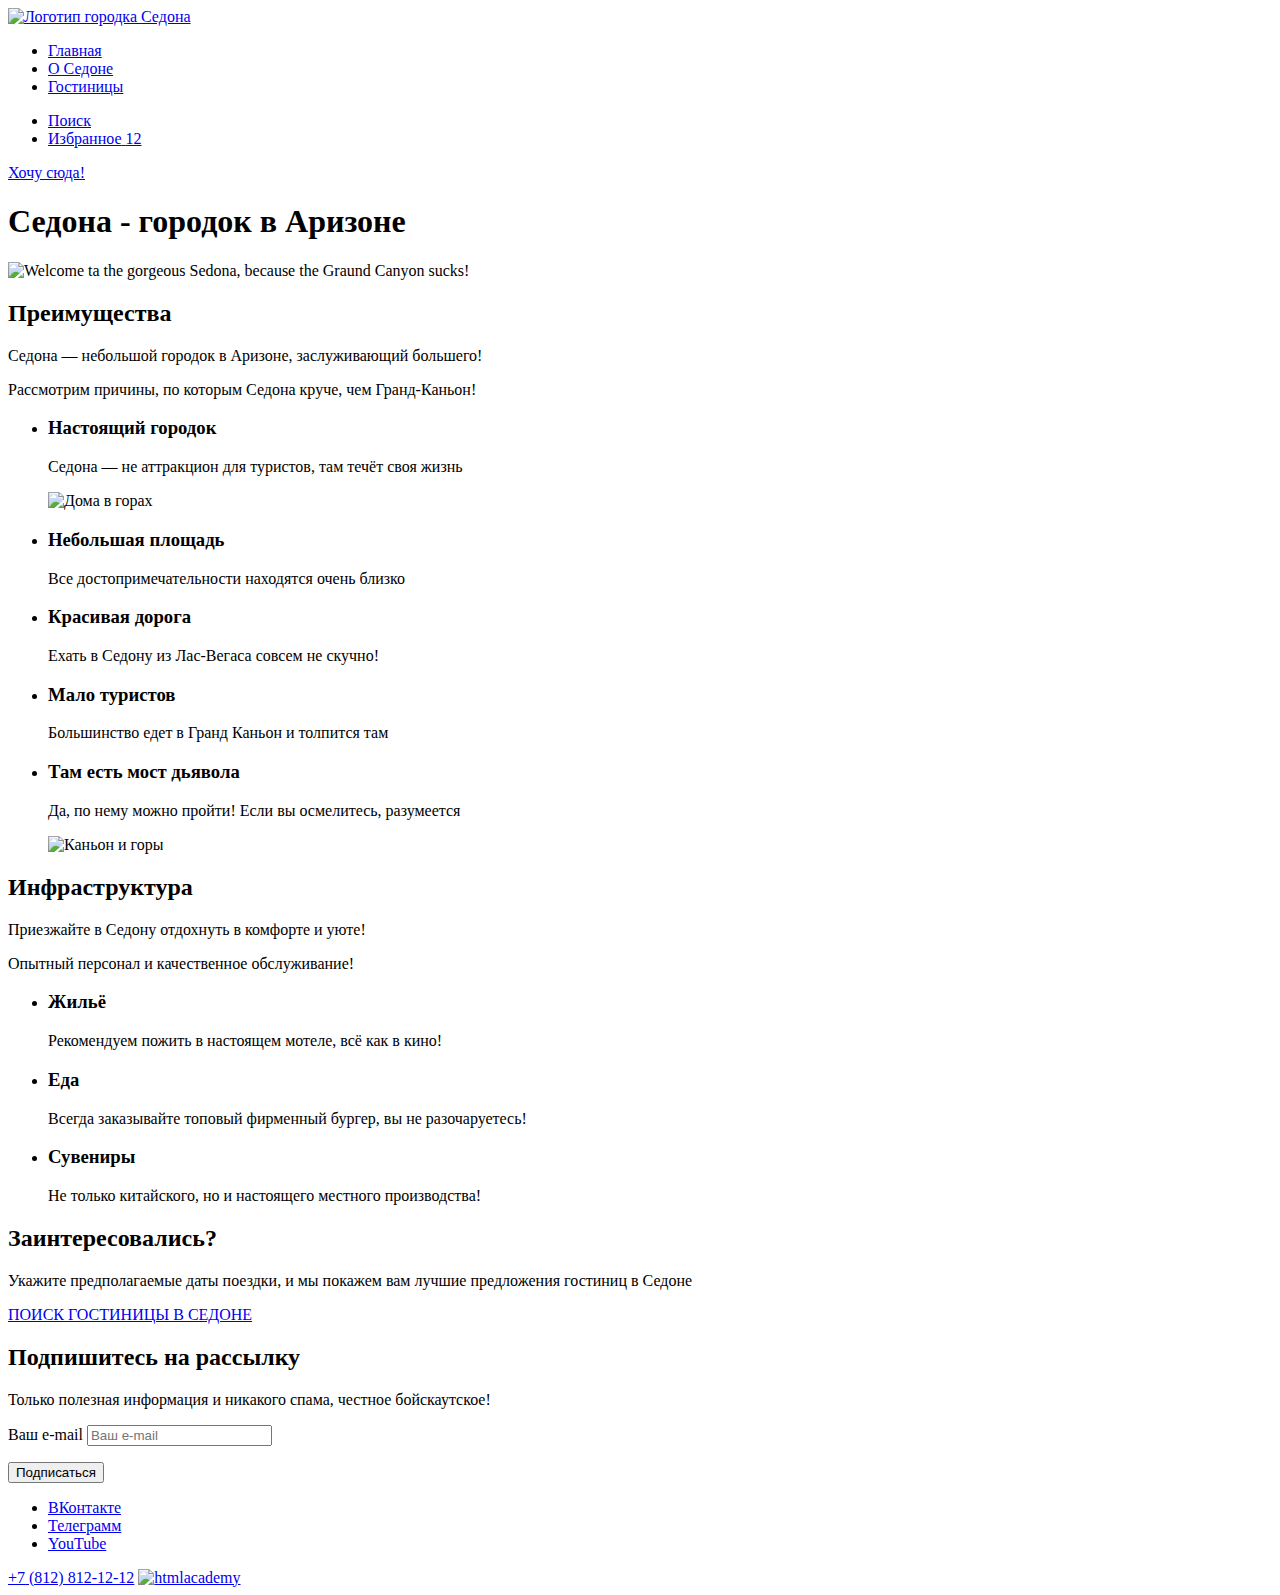
==== index.html @ f375169c "Добавляет разметку всех страниц" ====
<!DOCTYPE html>
<html lang="ru">
    <head>
        <meta charset="UTF-8" />
        <meta name="viewport" content="width=device-width, initial-scale=1.0" />
        <title>Гостиницы Седоны</title>
    </head>
    <body>
        <header class="page-header">
            <nav class="navigation">
                <a class="navigation-logo" href="#">
                    <img
                        class="page-header-logo"
                        src="#"
                        alt="Логотип городка Седона"
                    />
                </a>
                <ul class="navigation-list">
                    <li class="navigation-item">
                        <a
                            class="navigation-link navigation-link-current"
                            href="#"
                            >Главная</a
                        >
                    </li>
                    <li class="navigation-item">
                        <a class="navigation-link" href="#">О Седоне</a>
                    </li>
                    <li class="navigation-item">
                        <a class="navigation-link" href="catalog.html"
                            >Гостиницы</a
                        >
                    </li>
                </ul>

                <ul class="navigation-user">
                    <li class="navigation-user-item">
                        <a class="navigation-user-link" href="#">
                            <span class="visually-hidden">Поиск</span>
                        </a>
                    </li>
                    <li class="navigation-user-item">
                        <a
                            class="navigation-user-link navigation-user-link-favorite"
                            href="#"
                        >
                            <span class="visually-hidden">Избранное</span>
                            <span class="favorite-icon">12</span>
                        </a>
                    </li>
                </ul>
            </nav>
            <a class="header-button" href="#">Хочу сюда!</a>
        </header>

        <main class="main-index">
            <section class="hero">
                <h1 class="visually-hidden">Седона - городок в Аризоне</h1>
                <img
                    class="hero-img"
                    src="#"
                    alt="Welcome ta the gorgeous Sedona, because the Graund Canyon sucks!"
                />
            </section>

            <section class="advantages">
                <h2 class="visually-hidden">Преимущества</h2>
                <p class="leader">
                    Седона — небольшой городок в Аризоне, заслуживающий
                    большего!
                </p>
                <p class="advantages-list-title">
                    Рассмотрим причины, по которым Седона круче, чем
                    Гранд-Каньон!
                </p>
                <ul class="advantages-list">
                    <li class="advantages-item advantages-item-wide">
                        <h3 class="advantages-title">Настоящий городок</h3>
                        <p class="advantages-description">
                            Седона — не аттракцион для туристов, там течёт своя
                            жизнь
                        </p>
                        <img
                            class="advantages-img"
                            src="#"
                            alt="Дома в горах"
                        />
                    </li>
                    <li class="advantages-item">
                        <h3 class="advantages-title">Небольшая площадь</h3>
                        <p class="advantages-description">
                            Все достопримечательности находятся очень близко
                        </p>
                    </li>
                    <li class="advantages-item advantages-item-dark">
                        <h3 class="advantages-title">Красивая дорога</h3>
                        <p class="advantages-description">
                            Ехать в Седону из Лас-Вегаса совсем не скучно!
                        </p>
                    </li>
                    <li class="advantages-item">
                        <h3 class="advantages-title">Мало туристов</h3>
                        <p class="advantages-description">
                            Большинство едет в Гранд Каньон и толпится там
                        </p>
                    </li>
                    <li
                        class="advantages-item advantages-item-wide advantages-item-wide-reverse"
                    >
                        <h3 class="advantages-title">Там есть мост дьявола</h3>
                        <p class="advantages-description">
                            Да, по нему можно пройти! Если вы осмелитесь,
                            разумеется
                        </p>
                        <img src="#" alt="Каньон и горы" />
                    </li>
                </ul>
            </section>

            <section class="infrastructure">
                <h2 class="visually-hidden">Инфраструктура</h2>
                <p class="infrastructure-leader">
                    Приезжайте в Седону отдохнуть в комфорте и уюте!
                </p>
                <p class="infrastructure-leader-text">
                    Опытный персонал и качественное обслуживание!
                </p>
                <ul class="infrastructure-list">
                    <li class="infrastructure-item infrastructure-item-home">
                        <h3 class="infrastructure-title">Жильё</h3>
                        <p class="infrastructure-description">
                            Рекомендуем пожить в настоящем мотеле, всё как в
                            кино!
                        </p>
                    </li>
                    <li class="infrastructure-item infrastructure-item-meal">
                        <h3 class="infrastructure-title">Еда</h3>
                        <p class="infrastructure-description">
                            Всегда заказывайте топовый фирменный бургер, вы не
                            разочаруетесь!
                        </p>
                    </li>
                    <li
                        class="infrastructure-item infrastructure-item-souvenir"
                    >
                        <h3 class="infrastructure-title">Сувениры</h3>
                        <p class="infrastructure-description">
                            Не только китайского, но и настоящего местного
                            производства!
                        </p>
                    </li>
                </ul>
            </section>

            <section class="search">
                <h2 class="search-title">Заинтересовались?</h2>
                <p class="search-description">
                    Укажите предполагаемые даты поездки, и мы покажем вам лучшие
                    предложения гостиниц в Седоне
                </p>
                <a class="search-button" href="#">ПОИСК ГОСТИНИЦЫ В СЕДОНЕ</a>
            </section>

            <section class="subscribe">
                <h2 class="subscribe-title">Подпишитесь на рассылку</h2>
                <p class="subscribe-description">
                    Только полезная информация и никакого спама, честное
                    бойскаутское!
                </p>
                <form
                    class="subscribe-form"
                    action="https://htmlacademy.ru/"
                    method="get"
                >
                    <p class="subscribe-form-name">
                        <label class="visually-hidden" for="user-email"
                            >Ваш e-mail</label
                        >
                        <input
                            class="field"
                            type="text"
                            name="user-email"
                            id="user-email"
                            placeholder="Ваш e-mail"
                            required
                        />
                    </p>
                    <button class="subscribe-button" type="submit">
                        Подписаться
                    </button>
                </form>
            </section>
        </main>

        <footer class="page-footer">
            <ul class="footer-social-list">
                <li class="footer-social-item">
                    <a
                        class="footer-social-link"
                        href="https://vk.com/htmlacademy"
                    >
                        <span class="visually-hidden">ВКонтакте</span>
                    </a>
                </li>
                <li class="footer-social-item">
                    <a
                        class="footer-social-link"
                        href="https://t.me/htmlacademy"
                    >
                        <span class="visually-hidden">Телеграмм</span>
                    </a>
                </li>
                <li class="footer-social-item">
                    <a
                        class="footer-social-link"
                        href="https://www.youtube.com/user/htmlacademyru"
                    >
                        <span class="visually-hidden">YouTube</span>
                    </a>
                </li>
            </ul>
            <a class="footer-phone" href="tel:+78128121212"
                >+7 (812) 812-12-12</a
            >
            <a class="copyright" href="https://htmlacademy.ru/">
                <!-- img, svg  или другой формат картинки -->
                <img src="#" alt="htmlacademy" />
            </a>
        </footer>
    </body>
</html>
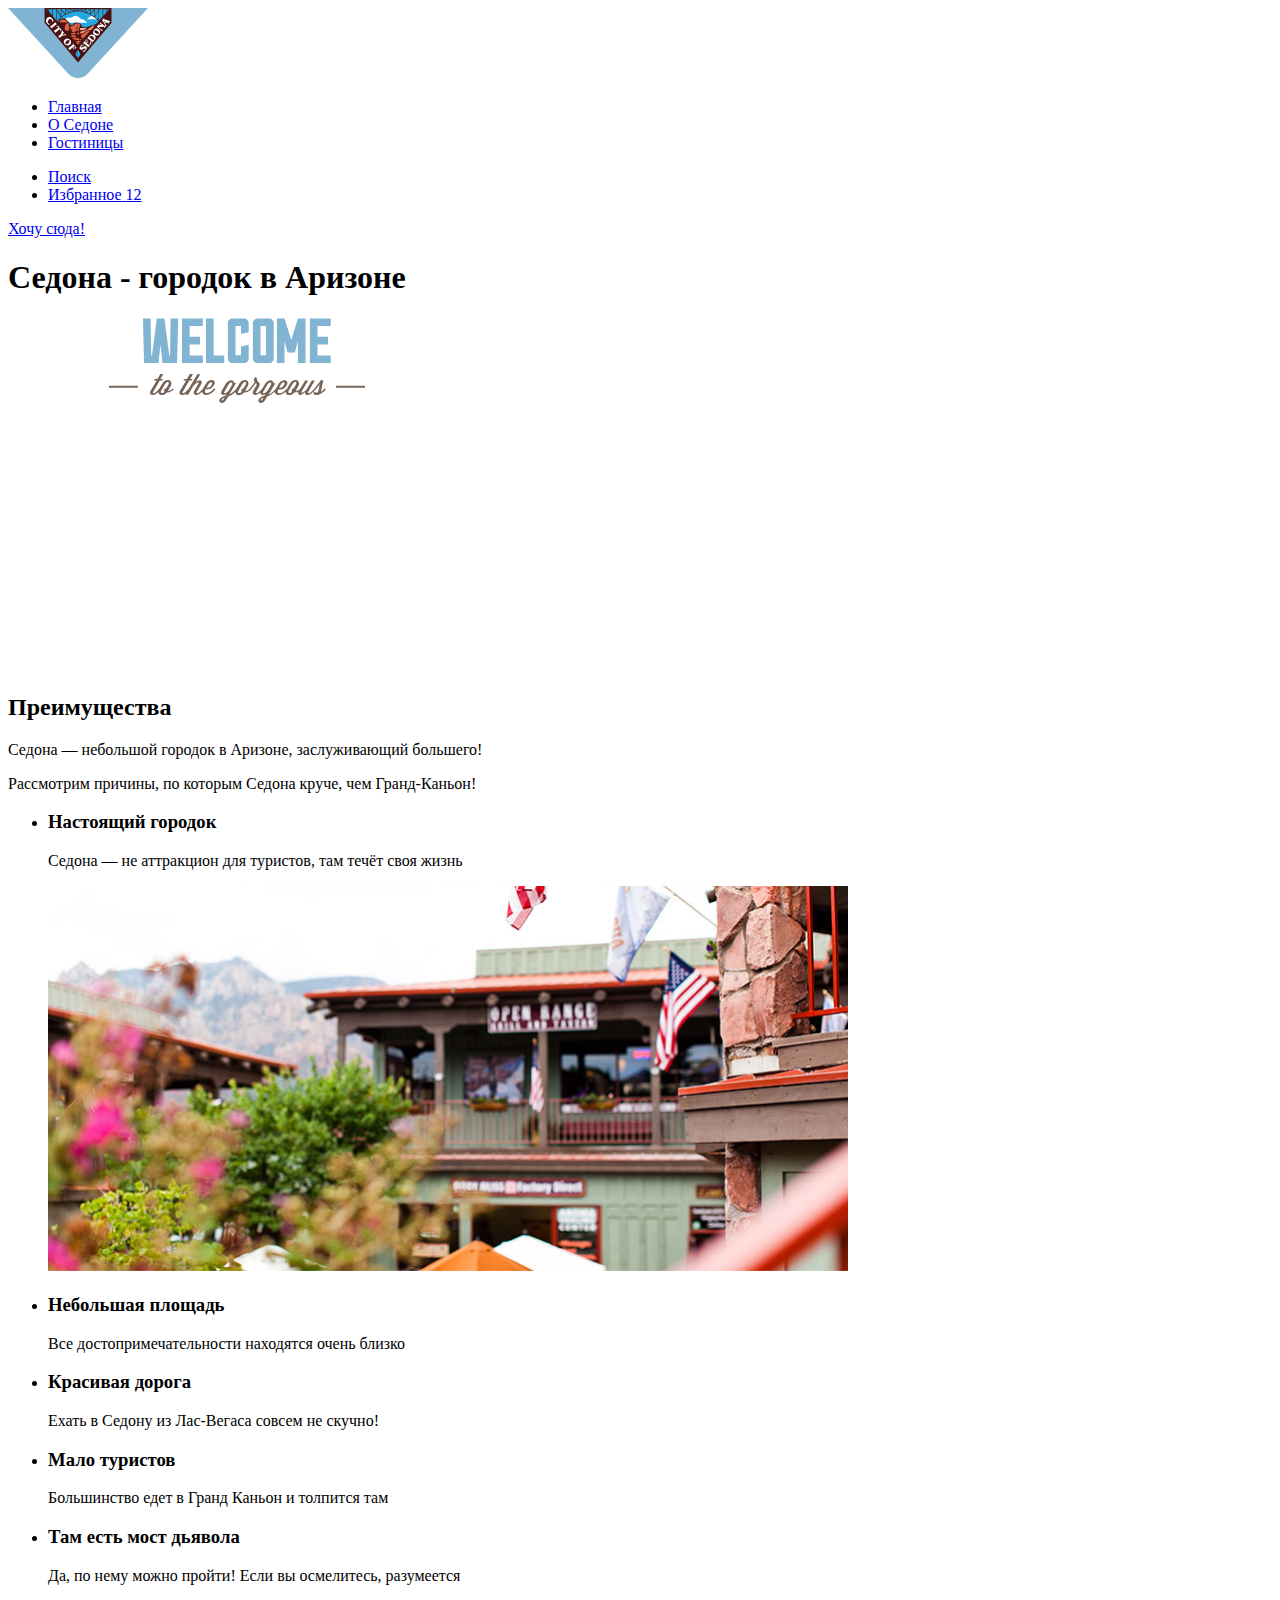
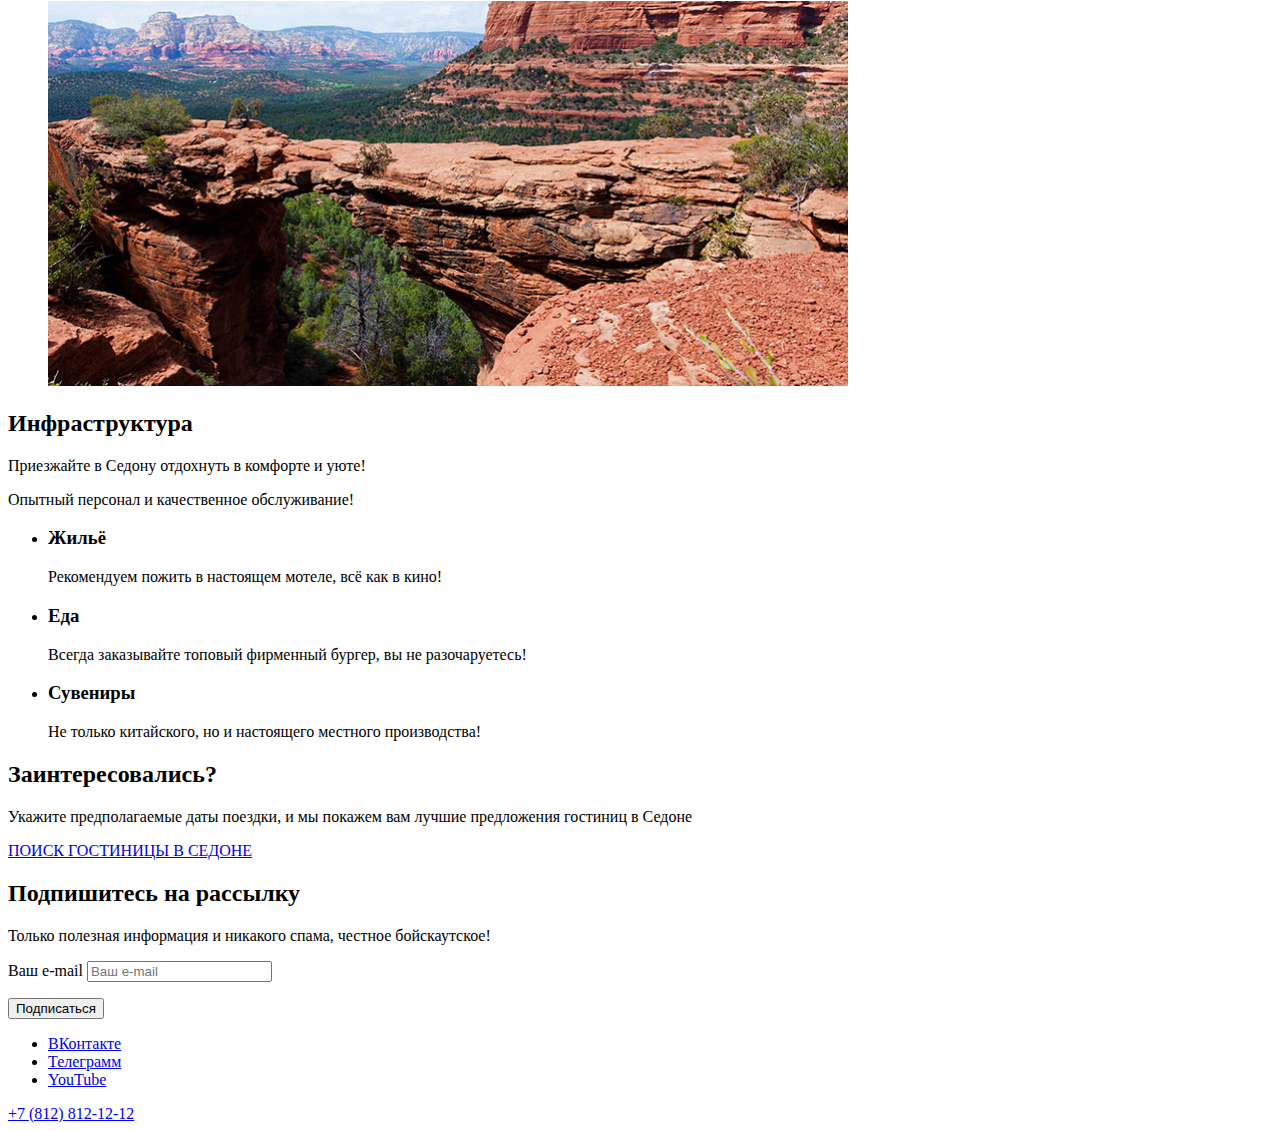
==== commit a77e06a0: "Добавляет все изображения" ====
--- a/index.html
+++ b/index.html
@@ -1,35 +1,26 @@
 <!DOCTYPE html>
 <html lang="ru">
     <head>
-        <meta charset="UTF-8" />
-        <meta name="viewport" content="width=device-width, initial-scale=1.0" />
-        <title>Гостиницы Седоны</title>
+        <meta charset="UTF-8"/>
+        <meta name="viewport" content="width=device-width, initial-scale=1.0"/>
+        <title>Седона. Городок в Аризоне</title>
+        <!--  -->
     </head>
     <body>
         <header class="page-header">
             <nav class="navigation">
                 <a class="navigation-logo" href="#">
-                    <img
-                        class="page-header-logo"
-                        src="#"
-                        alt="Логотип городка Седона"
-                    />
+                    <img class="page-header-logo" src="images/logo.svg" width="140" height="70" alt="Логотип городка Седона"/>
                 </a>
                 <ul class="navigation-list">
                     <li class="navigation-item">
-                        <a
-                            class="navigation-link navigation-link-current"
-                            href="#"
-                            >Главная</a
-                        >
+                        <a class="navigation-link navigation-link-current" href="#">Главная</a>
                     </li>
                     <li class="navigation-item">
                         <a class="navigation-link" href="#">О Седоне</a>
                     </li>
                     <li class="navigation-item">
-                        <a class="navigation-link" href="catalog.html"
-                            >Гостиницы</a
-                        >
+                        <a class="navigation-link" href="catalog.html">Гостиницы</a>
                     </li>
                 </ul>
 
@@ -40,10 +31,7 @@
                         </a>
                     </li>
                     <li class="navigation-user-item">
-                        <a
-                            class="navigation-user-link navigation-user-link-favorite"
-                            href="#"
-                        >
+                        <a class="navigation-user-link navigation-user-link-favorite" href="#">
                             <span class="visually-hidden">Избранное</span>
                             <span class="favorite-icon">12</span>
                         </a>
@@ -56,35 +44,24 @@
         <main class="main-index">
             <section class="hero">
                 <h1 class="visually-hidden">Седона - городок в Аризоне</h1>
-                <img
-                    class="hero-img"
-                    src="#"
-                    alt="Welcome ta the gorgeous Sedona, because the Graund Canyon sucks!"
-                />
+                <img class="hero-img" src="images/welcome.svg" width="458" height="352" alt="Welcome ta the gorgeous Sedona, because the Graund Canyon sucks!"/>
             </section>
 
             <section class="advantages">
                 <h2 class="visually-hidden">Преимущества</h2>
                 <p class="leader">
-                    Седона — небольшой городок в Аризоне, заслуживающий
-                    большего!
+                    Седона — небольшой городок в Аризоне, заслуживающий большего!
                 </p>
                 <p class="advantages-list-title">
-                    Рассмотрим причины, по которым Седона круче, чем
-                    Гранд-Каньон!
+                    Рассмотрим причины, по которым Седона круче, чем Гранд-Каньон!
                 </p>
                 <ul class="advantages-list">
                     <li class="advantages-item advantages-item-wide">
                         <h3 class="advantages-title">Настоящий городок</h3>
                         <p class="advantages-description">
-                            Седона — не аттракцион для туристов, там течёт своя
-                            жизнь
+                            Седона — не аттракцион для туристов, там течёт своя жизнь
                         </p>
-                        <img
-                            class="advantages-img"
-                            src="#"
-                            alt="Дома в горах"
-                        />
+                        <img class="advantages-img" src="images/photo-1.jpg" width="800" height="385" alt="Дома в горах"/>
                     </li>
                     <li class="advantages-item">
                         <h3 class="advantages-title">Небольшая площадь</h3>
@@ -105,14 +82,12 @@
                         </p>
                     </li>
                     <li
-                        class="advantages-item advantages-item-wide advantages-item-wide-reverse"
-                    >
-                        <h3 class="advantages-title">Там есть мост дьявола</h3>
+                        class="advantages-item advantages-item-wide advantages-item-wide-reverse">
+                        <h3 class="advantages-title">Там есть мост дьявола</h3> <!-- нужно использовать <br> -->
                         <p class="advantages-description">
-                            Да, по нему можно пройти! Если вы осмелитесь,
-                            разумеется
+                            Да, по нему можно пройти! Если вы осмелитесь, разумеется
                         </p>
-                        <img src="#" alt="Каньон и горы" />
+                        <img class="advantages-img" src="images/photo-2.jpg" width="800" height="385" alt="Каньон и горы"/>
                     </li>
                 </ul>
             </section>
@@ -129,24 +104,23 @@
                     <li class="infrastructure-item infrastructure-item-home">
                         <h3 class="infrastructure-title">Жильё</h3>
                         <p class="infrastructure-description">
-                            Рекомендуем пожить в настоящем мотеле, всё как в
-                            кино!
+                            <!-- нужно использовать &nbsp; - символ неразрывного пробела и <br>  -->
+                            Рекомендуем пожить в настоящем мотеле, всё как в кино!
                         </p>
                     </li>
                     <li class="infrastructure-item infrastructure-item-meal">
                         <h3 class="infrastructure-title">Еда</h3>
                         <p class="infrastructure-description">
-                            Всегда заказывайте топовый фирменный бургер, вы не
-                            разочаруетесь!
+                            <!-- нужно использовать &nbsp; - символ неразрывного пробела и <br> -->
+                            Всегда заказывайте топовый фирменный бургер, вы не разочаруетесь!
                         </p>
                     </li>
                     <li
-                        class="infrastructure-item infrastructure-item-souvenir"
-                    >
+                        class="infrastructure-item infrastructure-item-souvenir">
                         <h3 class="infrastructure-title">Сувениры</h3>
                         <p class="infrastructure-description">
-                            Не только китайского, но и настоящего местного
-                            производства!
+                            <!-- нужно использовать &nbsp; - символ неразрывного пробела и <br> -->
+                            Не только китайского, но и настоящего местного производства!
                         </p>
                     </li>
                 </ul>
@@ -155,8 +129,8 @@
             <section class="search">
                 <h2 class="search-title">Заинтересовались?</h2>
                 <p class="search-description">
-                    Укажите предполагаемые даты поездки, и мы покажем вам лучшие
-                    предложения гостиниц в Седоне
+                    <!-- нужно использовать <br> -->
+                    Укажите предполагаемые даты поездки, и мы покажем вам лучшие предложения гостиниц в Седоне
                 </p>
                 <a class="search-button" href="#">ПОИСК ГОСТИНИЦЫ В СЕДОНЕ</a>
             </section>
@@ -164,26 +138,12 @@
             <section class="subscribe">
                 <h2 class="subscribe-title">Подпишитесь на рассылку</h2>
                 <p class="subscribe-description">
-                    Только полезная информация и никакого спама, честное
-                    бойскаутское!
+                    Только полезная информация и никакого спама, честное бойскаутское!
                 </p>
-                <form
-                    class="subscribe-form"
-                    action="https://htmlacademy.ru/"
-                    method="get"
-                >
+                <form class="subscribe-form" action="https://htmlacademy.ru/" method="get" >
                     <p class="subscribe-form-name">
-                        <label class="visually-hidden" for="user-email"
-                            >Ваш e-mail</label
-                        >
-                        <input
-                            class="field"
-                            type="text"
-                            name="user-email"
-                            id="user-email"
-                            placeholder="Ваш e-mail"
-                            required
-                        />
+                        <label class="visually-hidden" for="user-email">Ваш e-mail</label>
+                        <input class="field" type="text" name="user-email" id="user-email" placeholder="Ваш e-mail" required/>
                     </p>
                     <button class="subscribe-button" type="submit">
                         Подписаться
@@ -195,36 +155,31 @@
         <footer class="page-footer">
             <ul class="footer-social-list">
                 <li class="footer-social-item">
-                    <a
-                        class="footer-social-link"
-                        href="https://vk.com/htmlacademy"
-                    >
+                    <a class="footer-social-link" href="https://vk.com/htmlacademy">
                         <span class="visually-hidden">ВКонтакте</span>
+                        <!-- svg картинки ВКонтакте-->
+                        <!-- <svg class="footer-social-img" xmlns="http://www.w3.org/2000/svg" width="25" height="15" fill="none"><path fill="#83B3D3" fill-rule="evenodd" clip-rule="evenodd" d="M24.12 1.8c.16-.54 0-.94-.8-.94H20.7c-.67 0-.98.34-1.15.73 0 0-1.33 3.2-3.22 5.27-.61.6-.9.8-1.23.8-.16 0-.41-.2-.41-.75v-5.1c0-.66-.19-.95-.74-.95H9.82c-.42 0-.67.3-.67.59 0 .62.95.76 1.04 2.51v3.8c0 .83-.15.98-.48.98-.9 0-3.06-3.2-4.34-6.88-.25-.72-.5-1-1.18-1H1.57c-.75 0-.9.34-.9.73 0 .68.89 4.07 4.14 8.55 2.17 3.06 5.23 4.72 8 4.72 1.68 0 1.88-.37 1.88-1v-2.32c0-.74.16-.88.7-.88.38 0 1.05.19 2.6 1.66 1.79 1.75 2.08 2.54 3.08 2.54h2.63c.75 0 1.12-.37.9-1.1-.23-.72-1.08-1.77-2.2-3.02-.62-.71-1.54-1.48-1.82-1.86-.39-.5-.28-.71 0-1.15 0 0 3.2-4.42 3.54-5.93Z"/></svg> -->
                     </a>
                 </li>
                 <li class="footer-social-item">
-                    <a
-                        class="footer-social-link"
-                        href="https://t.me/htmlacademy"
-                    >
+                    <a class="footer-social-link" href="https://t.me/htmlacademy">
                         <span class="visually-hidden">Телеграмм</span>
+                        <!-- svg картинки Телеграмм-->
+                        <!-- <svg class="footer-social-img" xmlns="http://www.w3.org/2000/svg" width="18" height="16" fill="none"><path fill="#83B3D3" d="M16.79.96.84 7.1c-1.09.44-1.08 1.05-.2 1.32l4.1 1.28 9.47-5.98c.44-.27.85-.13.52.17l-7.68 6.93-.28 4.22c.41 0 .6-.2.83-.41l1.99-1.94 4.13 3.06c.77.42 1.31.2 1.5-.71l2.72-12.8c.28-1.1-.43-1.61-1.16-1.28Z"/></svg> -->
                     </a>
                 </li>
                 <li class="footer-social-item">
-                    <a
-                        class="footer-social-link"
-                        href="https://www.youtube.com/user/htmlacademyru"
-                    >
+                    <a class="footer-social-link" href="https://www.youtube.com/user/htmlacademyru">
                         <span class="visually-hidden">YouTube</span>
+                        <!-- svg картинки YouTube-->
+                        <!-- <svg class="footer-social-img" xmlns="http://www.w3.org/2000/svg" width="23" height="18" fill="none"><path fill="#83B3D3" d="M18.94.36H3.51C1.65.36.33 1.95.33 3.76v10.09c0 1.91 1.32 3.5 3.18 3.5h15.65c1.64 0 3.17-1.59 3.17-3.4V3.76c-.22-1.8-1.53-3.4-3.39-3.4ZM7.99 12.89V4.82l7.34 4.04-7.34 4.03Z"/></svg> -->
                     </a>
                 </li>
             </ul>
-            <a class="footer-phone" href="tel:+78128121212"
-                >+7 (812) 812-12-12</a
-            >
+            <a class="footer-phone" href="tel:+78128121212">+7 (812) 812-12-12</a>
             <a class="copyright" href="https://htmlacademy.ru/">
-                <!-- img, svg  или другой формат картинки -->
-                <img src="#" alt="htmlacademy" />
+                <!-- svg картинки .htmlacademy-->
+                <!-- <svg xmlns="http://www.w3.org/2000/svg" width="115" height="33" fill="none"><path fill="#000" d="M0 13.26v2.6h2.5v-2.6H0ZM11.6 4.86c-1.6 0-2.8.7-3.6 1.7h-.1V.36h-2v15.5h2v-5.3c0-2.1 1.3-3.6 3.3-3.6 1.8 0 2.9 1.4 2.9 3.2v5.7h2v-6.1c.1-3-1.8-4.9-4.5-4.9ZM26.6 5.16h-4.8v-3.7h-2v3.8h-1.9v2h1.9v6c0 1.7 1 2.7 2.7 2.7h4.1v-2h-3.7c-.7 0-1.1-.4-1.1-1.1v-5.7h4.8v-2ZM41.1 4.96c-1.6 0-2.9.8-3.5 2.1h-.1c-.6-1.2-1.8-2.1-3.4-2.1-1.4 0-2.5.8-3.1 1.8h-.1v-1.6H29v10.6h2v-5.4c0-2 1-3.5 2.6-3.5 1.5 0 2.4 1 2.4 2.6v6.3h2v-5.6c0-2.4 1.4-3.3 2.6-3.3 1.5 0 2.4 1 2.4 2.6v6.3h2v-6.5c.1-2.5-1.4-4.3-3.9-4.3ZM47.8 13.06c0 1.7 1 2.7 2.8 2.7h2v-2h-1.7c-.7 0-1.1-.4-1.1-1.1V.36h-2v12.7ZM28.9 20.06c-.9-1.1-2.2-1.8-3.9-1.8-3.1 0-5.4 2.3-5.4 5.6s2.3 5.6 5.4 5.6c1.8 0 3-.8 3.8-1.9h.1v1.6h2v-10.6h-2v1.5Zm-3.6 7.4c-2.2 0-3.6-1.6-3.6-3.6s1.4-3.6 3.6-3.6 3.6 1.6 3.6 3.6c0 1.9-1.4 3.6-3.6 3.6ZM44.2 22.36c-.5-2.4-2.6-4.1-5.4-4.1a5.4 5.4 0 0 0-5.6 5.6c0 3.1 2.2 5.6 5.6 5.6 2.8 0 4.9-1.8 5.4-4.2h-2.1a3.4 3.4 0 0 1-3.3 2.3c-2.2 0-3.6-1.6-3.6-3.6s1.4-3.6 3.6-3.6c1.6 0 2.8 1 3.3 2.2h2.1v-.2ZM55.1 20.06c-.9-1.1-2.2-1.8-3.9-1.8-3.1 0-5.4 2.3-5.4 5.6s2.3 5.6 5.4 5.6c1.8 0 3-.8 3.8-1.9h.1v1.6h2v-10.6h-2v1.5Zm-3.6 7.4c-2.2 0-3.6-1.6-3.6-3.6s1.4-3.6 3.6-3.6 3.6 1.6 3.6 3.6c0 1.9-1.5 3.6-3.6 3.6ZM68.7 20.16c-.9-1.1-2.2-1.9-3.9-1.9-3.1 0-5.4 2.3-5.4 5.6s2.2 5.6 5.4 5.6c1.7 0 3-.8 3.8-1.8h.1v1.5h2v-15.4h-2v6.4Zm-3.6 7.3c-2.2 0-3.6-1.6-3.6-3.6s1.4-3.6 3.6-3.6 3.6 1.6 3.6 3.6c-.1 2-1.5 3.6-3.6 3.6ZM78.3 18.26c-3.3 0-5.5 2.5-5.5 5.6 0 3 2.1 5.6 5.5 5.6 2.5 0 4.5-1.3 5.2-3.6h-2.1c-.5 1-1.6 1.6-3 1.6-1.9 0-3.3-1.3-3.4-2.9h8.8c.2-3.6-2-6.3-5.5-6.3Zm0 1.9c1.7 0 3 1 3.3 2.6h-6.5c.3-1.5 1.5-2.6 3.2-2.6ZM98.2 18.26c-1.6 0-2.9.8-3.6 2h-.1c-.6-1.2-1.8-2-3.4-2-1.4 0-2.5.7-3.1 1.8v-1.5h-1.9v10.6h2v-5.4c0-2 1-3.4 2.6-3.5 1.5 0 2.4 1 2.4 2.6v6.3h2v-5.6c0-2.4 1.4-3.3 2.6-3.3 1.5 0 2.4 1 2.4 2.6v6.3h2v-6.5c.1-2.6-1.4-4.4-3.9-4.4ZM109.4 27.36l-3.6-8.9h-2.2l4.8 11.6c-.3.9-.7 1.2-1.7 1.2h-2.5v2h2.5c1.8 0 2.8-.8 3.5-2.6l4.7-12.2h-2.1l-3.4 8.9Z"/></svg> -->
             </a>
         </footer>
     </body>
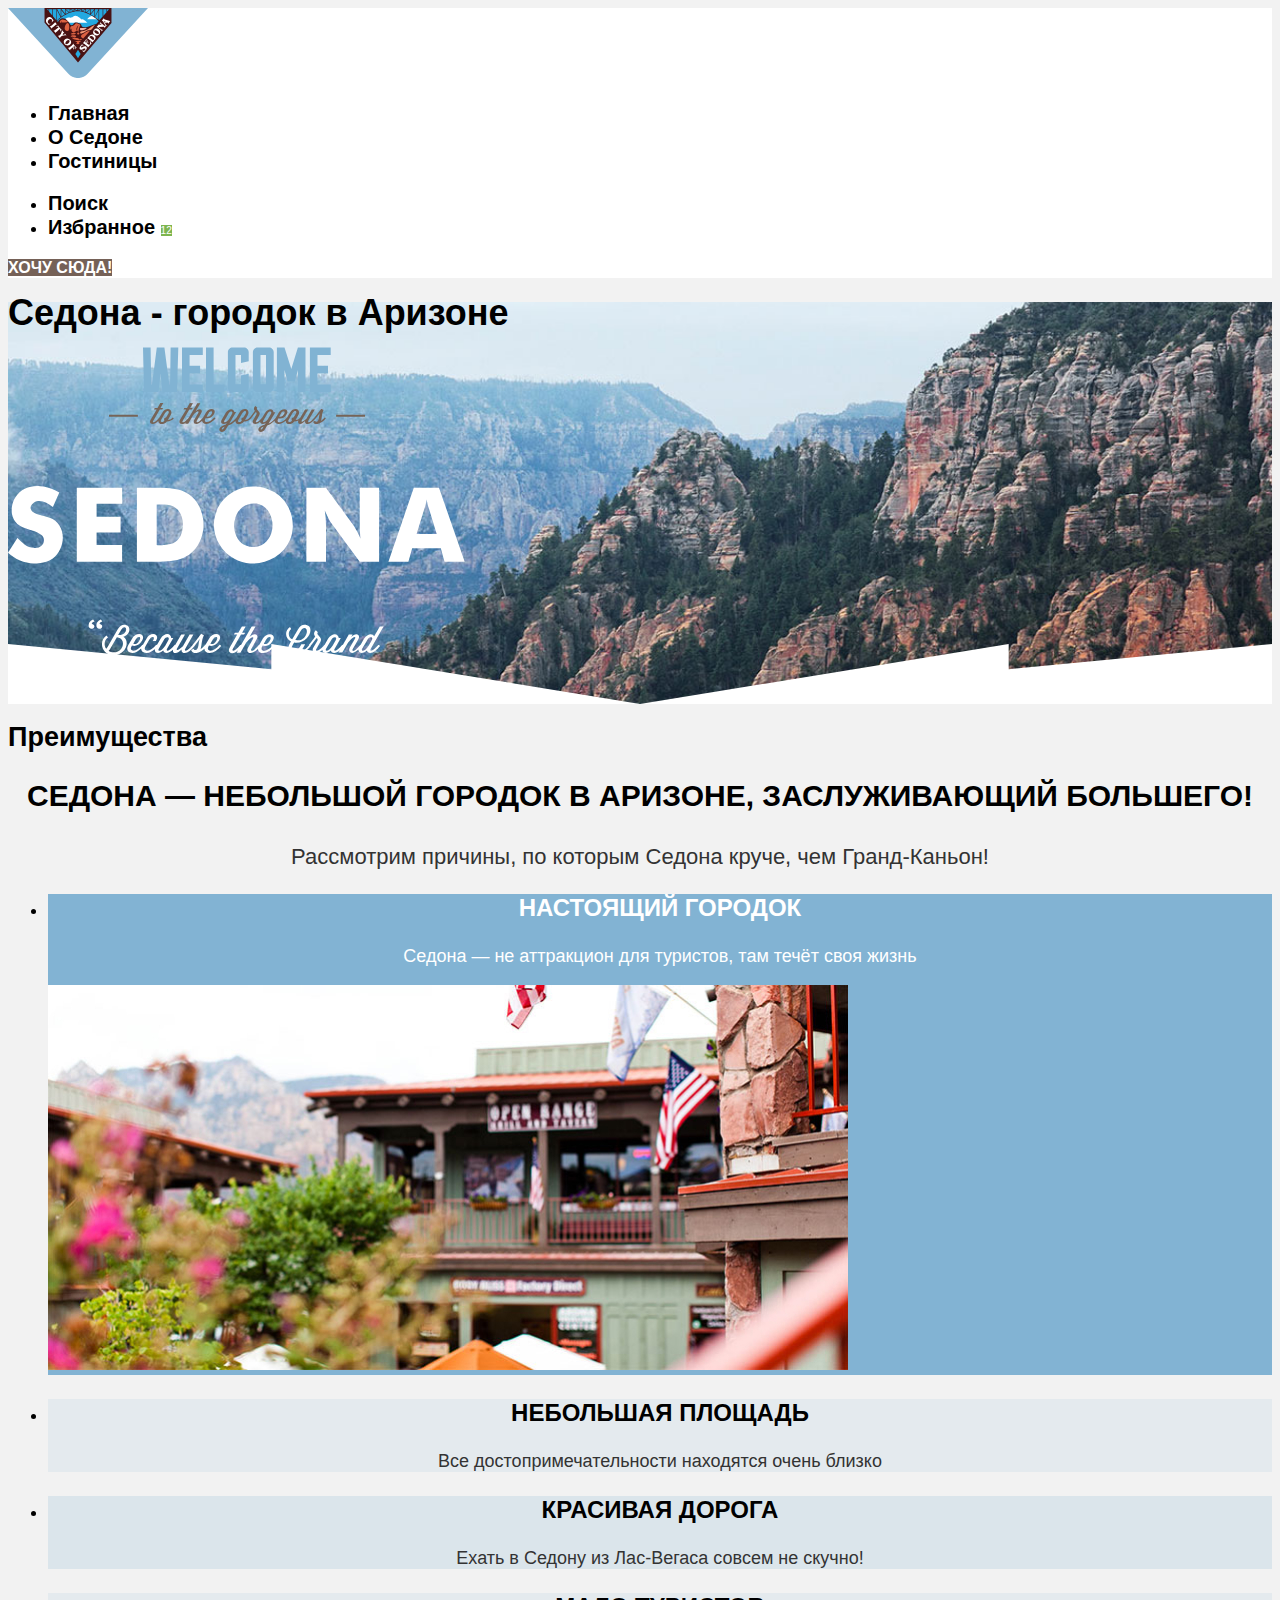
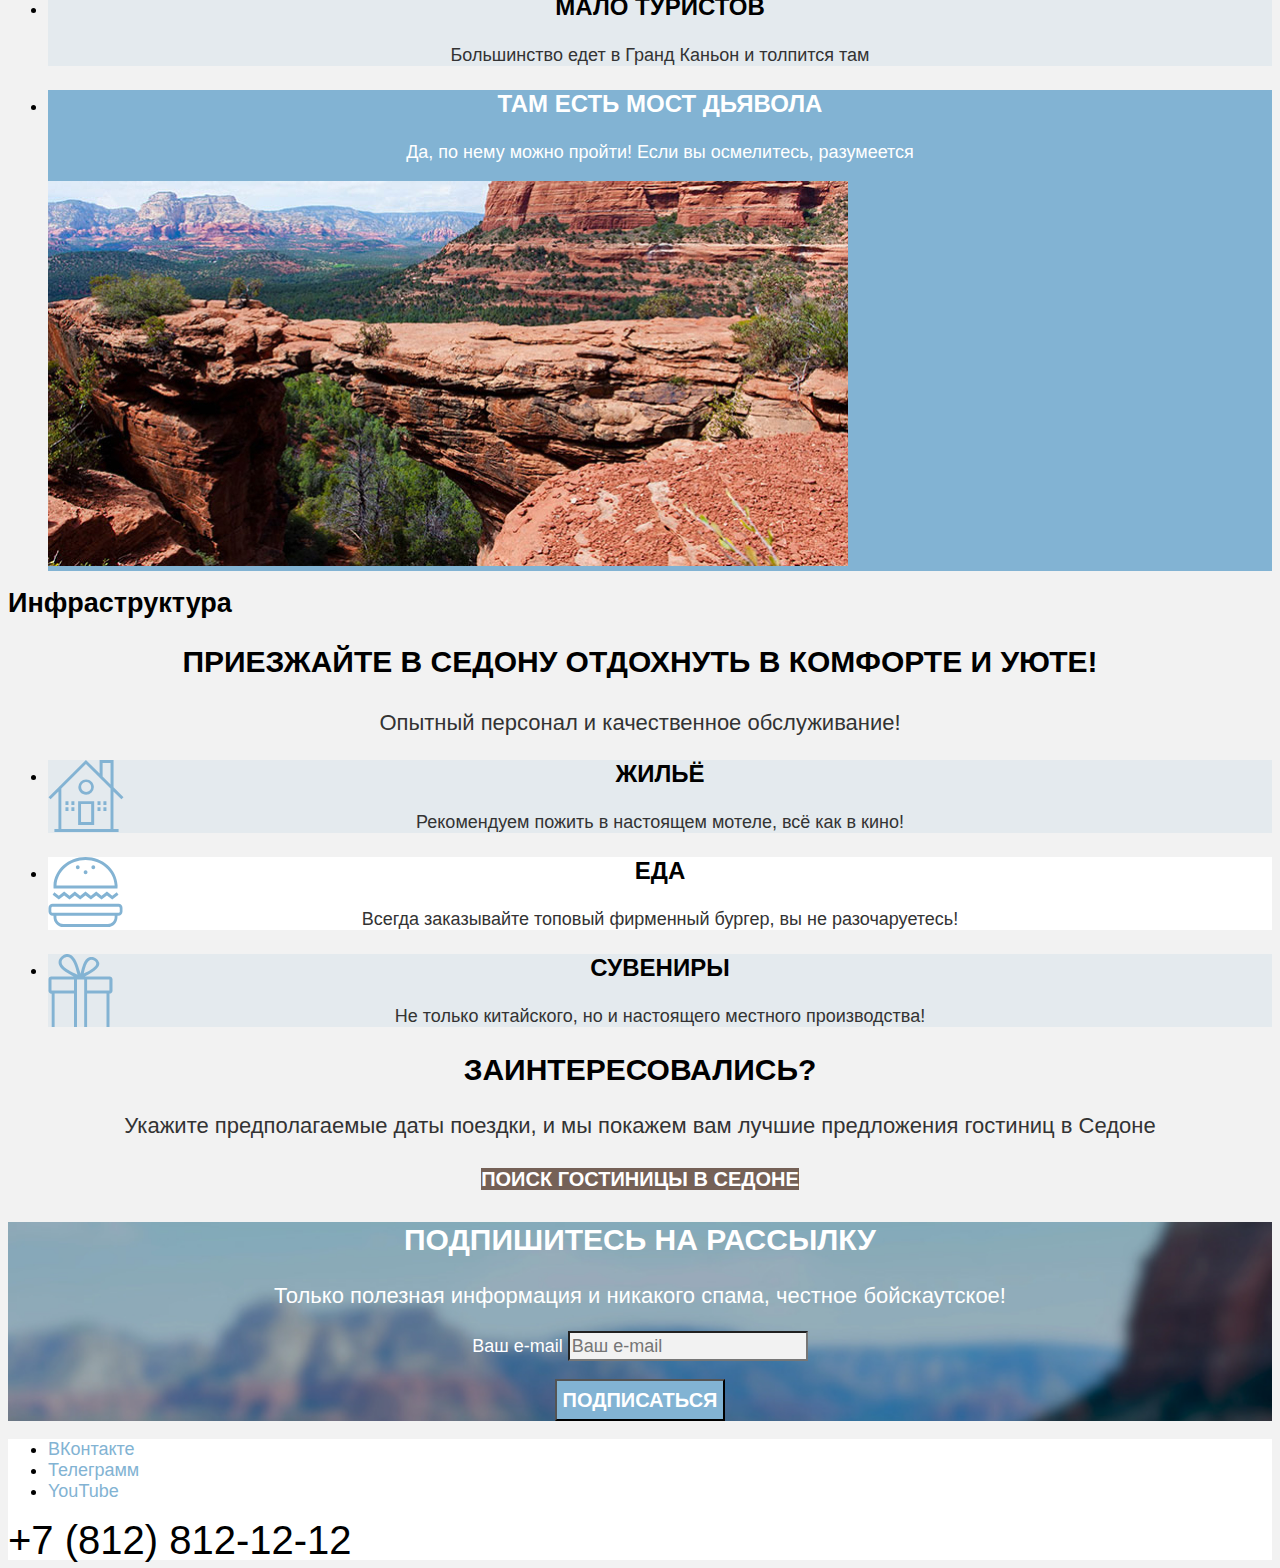
==== commit 7b927fb6: "Добавляет базовую стилизацию" ====
--- a/index.html
+++ b/index.html
@@ -4,7 +4,7 @@
         <meta charset="UTF-8"/>
         <meta name="viewport" content="width=device-width, initial-scale=1.0"/>
         <title>Седона. Городок в Аризоне</title>
-        <!--  -->
+        <link rel="stylesheet" href="styles/styles.css">
     </head>
     <body>
         <header class="page-header">
@@ -41,7 +41,7 @@
             <a class="header-button" href="#">Хочу сюда!</a>
         </header>
 
-        <main class="main-index">
+        <main class="main-index">   <!-- нужен ли здесь второй класс для стилизации в CSS??? -->
             <section class="hero">
                 <h1 class="visually-hidden">Седона - городок в Аризоне</h1>
                 <img class="hero-img" src="images/welcome.svg" width="458" height="352" alt="Welcome ta the gorgeous Sedona, because the Graund Canyon sucks!"/>
@@ -135,7 +135,7 @@
                 <a class="search-button" href="#">ПОИСК ГОСТИНИЦЫ В СЕДОНЕ</a>
             </section>
 
-            <section class="subscribe">
+            <section class="subscribe subscribe-theme-custom">
                 <h2 class="subscribe-title">Подпишитесь на рассылку</h2>
                 <p class="subscribe-description">
                     Только полезная информация и никакого спама, честное бойскаутское!
--- a/styles/styles.css
+++ b/styles/styles.css
@@ -0,0 +1,589 @@
+@font-face {
+    font-family: "PT Sans";
+    src: url(../fonts/ptsans-400.woff2);
+    font-weight: 400;
+    font-style: normal;
+    font-display: swap;
+}
+
+@font-face {
+    font-family: "PT Sans";
+    src: url(../fonts/ptsans-700.woff2);
+    font-weight: 700;
+    font-style: normal;
+    font-display: swap;
+}
+
+body {
+    font-family: "PT Sans", sans-serif;
+    font-size: 18px;
+    line-height: 21px;
+    color: #000000;
+    background-color: #F2F2F2;
+}
+
+/* ================================page-header=========================== */
+
+.page-header {
+    background-color: #ffffff;
+}
+
+.navigation {}
+
+.navigation-logo {}
+
+.page-header-logo {}
+
+/* ------------------------navigation-list------------------------ */
+
+.navigation-list {}
+
+.navigation-item {}
+
+.navigation-link {
+    font-size: 20px;
+    line-height: 24px;
+    font-weight: 700;
+    color: #000000;
+    text-decoration: none;
+}
+
+.navigation-link-current {}
+
+/* --------------------------navigation-user-------------------------- */
+
+.navigation-user {}
+
+.navigation-user-item {}
+
+.navigation-user-link {
+    font-size: 20px;
+    line-height: 24px;
+    font-weight: 700;
+    color: #000000;
+    text-decoration: none;
+}
+
+.visually-hidden {}
+
+.navigation-user-link-favorite {}
+
+.favorite-icon {
+    font-size: 10px;
+    font-weight: 400;
+    line-height: 10px;
+    text-align: center;
+    color: #ffffff;
+    background-color: #7DB54F;
+}
+
+.header-button {
+    font-family: inherit;
+    font-size: 16px;
+    font-weight: 700;
+    line-height: 20px;
+    text-align: center;
+    color: #ffffff;
+    background-color: #756157;
+    text-transform: uppercase;
+    text-decoration: none;
+}
+
+/* ================================page-header=========================== */
+
+/* ================================main-index=========================== */
+
+.main-index {}
+
+/* --------------------------------hero-------------------------------- */
+
+.hero {
+    background-color: #d9eaf2;
+    background-image: url("../images/divider.svg"), url("../images/background/background.jpg");
+    background-repeat: no-repeat;
+    background-size: contain, cover;
+    background-position: center bottom, center;
+}
+
+.visually-hidden {}
+
+.hero-img {}
+
+/* ----------------------------advantages---------------------------- */
+
+.advantages {}
+
+.visually-hidden {}
+
+.leader {
+    font-weight: 700;
+    font-size: 30px;
+    line-height: 36px;
+    text-transform: uppercase;
+    text-align: center;
+}
+
+.advantages-list-title {
+    font-size: 22px;
+    line-height: 26px;
+    text-align: center;
+    color: #333333;
+}
+
+.advantages-list {}
+
+.advantages-item {
+    background-color: rgba(131, 179, 211, 0.12);
+}
+
+.advantages-item-wide {
+    background-color: #82B3D3;
+}
+
+.advantages-title {
+    font-weight: 700;
+    font-size: 24px;
+    line-height: 28px;
+    text-transform: uppercase;
+    text-align: center;
+}
+
+.advantages-description {
+    text-align: center;
+    color: #333333;
+}
+
+.advantages-img {}
+
+.advantages-item-dark {
+    background-color: rgba(131, 179, 211, 0.2);
+}
+
+.advantages-item-wide-reverse {}
+
+.advantages-item-wide .advantages-title {
+    color: #ffffff;
+}
+
+.advantages-item-wide .advantages-description {
+    color: #ffffff;
+}
+
+/* -----------------------infrastructure----------------------- */
+
+.infrastructure {}
+
+.visually-hidden {}
+
+.infrastructure-leader {
+    font-weight: 700;
+    font-size: 30px;
+    line-height: 36px;
+    text-transform: uppercase;
+    text-align: center;
+}
+
+.infrastructure-leader-text {
+    font-size: 22px;
+    line-height: 26px;
+    text-align: center;
+    color: #333333;
+}
+
+.infrastructure-list {}
+
+.infrastructure-item {
+    background-color: rgba(131, 179, 211, 0.12);
+}
+
+.infrastructure-item:nth-child(2n) {
+    background-color: #ffffff;
+}
+
+.infrastructure-item-home {
+    background-image: url("../images/house.svg");
+    background-repeat: no-repeat;
+}
+
+.infrastructure-title {
+    font-size: 24px;
+    font-weight: 700;
+    line-height: 28px;
+    text-align: center;
+    text-transform: uppercase;
+}
+
+.infrastructure-description {
+    text-align: center;
+    color: #333333;
+}
+
+.infrastructure-item-meal {
+    background-image: url("../images/food.svg");
+    background-repeat: no-repeat;
+}
+
+.infrastructure-item-souvenir {
+    background-image: url("../images/souvenirs.svg");
+    background-repeat: no-repeat;
+}
+
+/* ----------------------------search---------------------------- */
+
+.search {
+    text-align: center;
+}
+
+.search-title {
+    font-size: 30px;
+    font-weight: 700;
+    line-height: 36px;
+    text-transform: uppercase;
+}
+
+.search-description {
+    font-size: 22px;
+    font-weight: 400;
+    line-height: 26px;
+    color: #333333;
+}
+
+.search-button {
+    font-family: inherit;
+    font-size: 20px;
+    font-weight: 700;
+    line-height: 36px;
+    text-align: center;
+    text-transform: uppercase;
+    text-decoration: none;
+    color: #ffffff;
+    background-color: #756157;
+}
+
+/* ---------------------------subscribe--------------------------- */
+
+.subscribe {
+    text-align: center;
+}
+
+.subscribe-theme-custom {
+    color: #ffffff;
+    background-color: #83b3d3;
+    background-image: url("../images/background/background-subscribe.jpg");
+    background-repeat: no-repeat;
+    background-size: cover;
+}
+
+.subscribe-title {
+    font-size: 30px;
+    font-weight: 700;
+    line-height: 36px;
+    text-transform: uppercase;
+}
+
+.subscribe-description {
+    font-size: 22px;
+    font-weight: 400;
+    line-height: 26px;
+}
+
+.subscribe-form {}
+
+.subscribe-form-name {}
+
+.visually-hidden {}
+
+.field {
+    font-family: inherit;
+    font-size: 18px;
+    font-weight: 400;
+    line-height: 24px;
+    background-color: #f2f2f2;
+}
+
+.subscribe-button {
+    font-family: inherit;
+    font-size: 20px;
+    font-weight: 700;
+    line-height: 36px;
+    color: #ffffff;
+    background-color: #82B3D3;
+    text-align: center;
+    text-transform: uppercase;
+    text-decoration: none;
+}
+
+/* ================================main-index=========================== */
+
+/* =============================page-footer============================= */
+
+.page-footer {
+    background-color: #fff;
+}
+
+.footer-social-list {}
+
+.footer-social-item {}
+
+.footer-social-link {
+    color: #82B3D3;
+    text-decoration: none;
+}
+
+.visually-hidden {}
+
+.footer-phone {
+    font-size: 40px;
+    line-height: 40px;
+    color: #000000;
+    text-transform: uppercase;
+    text-decoration: none;
+    text-align: center;
+}
+
+.copyright {
+    color: #000000;
+}
+
+/* =============================page-footer============================= */
+
+/* =============================main-inner============================= */
+
+.main-inner {}
+
+.main-inner-header {
+    background-color: #82B3D3;
+    background-image: url("../images/background/background-filters.jpg");
+    background-repeat: no-repeat;
+    background-size: cover;
+}
+
+.inner-header-title {
+    font-size: 60px;
+    line-height: 78px;
+    color: #ffffff;
+}
+
+.breadcrumbs {}
+
+.breadcrumbs-item {}
+
+.breadcrumbs-link {
+    font-size: 16px;
+    line-height: 21px;
+    color: #ffffff;
+    text-decoration: none;
+}
+
+.visually-hidden {}
+
+/* ---------------------------filters--------------------------- */
+
+.filters {}
+
+.visually-hidden {}
+
+.catalog-filter {}
+
+.catalog-filter-group {}
+
+.catalog-filter-title {
+    font-weight: 700;
+    font-size: 20px;
+    line-height: 24px;
+    color: #ffffff;
+    text-transform: capitalize;
+}
+
+.catalog-filter-list {}
+
+.catalog-filter-item {}
+
+.control {}
+
+.control-input {}
+
+.control-label {
+    font-size: 18px;
+    line-height: 23px;
+    color: #ffffff;
+}
+
+.catalog-filter-label {}
+
+.range-input-label {
+    line-height: 24px;
+    color: #000000;
+    opacity: 0.3;
+}
+
+.range-input {
+    font-family: inherit;
+    font-weight: 700;
+    font-size: 18px;
+    line-height: 24px;
+    color: #000000;
+    background-color: #F2F2F2;
+}
+
+.range-input-min {}
+
+.range-input-max {}
+
+.range-toggle {}
+
+.toggle-min {}
+
+.toggle-max {}
+
+.catalog-filter-submit {
+    font-family: inherit;
+    font-weight: 700;
+    font-size: 16px;
+    line-height: 20px;
+    color: #ffffff;
+    background-color: #82B3D3;
+    text-transform: uppercase;
+    text-decoration: none;
+    text-align: center;
+}
+
+.catalog-filter-reset {
+    font-family: inherit;
+    font-weight: 700;
+    font-size: 16px;
+    line-height: 20px;
+    color: #ffffff;
+    background-color: transparent;
+    text-transform: uppercase;
+    text-decoration: none;
+    text-align: center;
+}
+
+/* -----------------------catalog-products----------------------- */
+
+.catalog-products {}
+
+.catalog-products-title {
+    font-size: 30px;
+    line-height: 36px;
+    text-transform: uppercase;
+}
+
+.select-control {
+    font-family: inherit;
+    font-size: 18px;
+    line-height: 21px;
+    color: #333333;
+    background-color: #fff;
+}
+
+.view-buttons {}
+
+.view-button-item {}
+
+.view-button {}
+
+.view-button-current {}
+
+.view-button-tile {}
+
+.view-button-card {}
+
+.view-button-list {}
+
+.visually-hidden {}
+
+.product-list {}
+
+.product-card {
+    color: #333333;
+}
+
+.product-card-link {
+    text-decoration: none;
+}
+
+.product-card-img {}
+
+.product-card-title {
+    font-size: 24px;
+    line-height: 28px;
+    color: #000000;
+}
+
+.product-card-tipe {}
+
+.product-card-price {}
+
+.product-card-button {
+    font-weight: 700;
+    font-size: 16px;
+    line-height: 20px;
+    color: #ffffff;
+    background-color: #756157;
+    text-transform: uppercase;
+    text-decoration: none;
+    text-align: center;
+}
+
+.add-favorite-button {
+    font-weight: 700;
+    font-size: 16px;
+    line-height: 20px;
+    color: #ffffff;
+    background-color: #82B3D3;
+    text-transform: uppercase;
+    text-decoration: none;
+    text-align: center;
+}
+
+.favorite-button {
+    font-weight: 700;
+    font-size: 16px;
+    line-height: 20px;
+    color: #ffffff;
+    background-color: #7DB54F;
+    text-transform: uppercase;
+    text-decoration: none;
+    text-align: center;
+}
+
+.product-card-stars {}
+
+.product-card-stars-4 {}
+
+.product-card-rating {
+    font-weight: 400;
+    font-size: 16px;
+    line-height: 20px;
+    background-color: #F2F2F2;
+    text-transform: uppercase;
+    /* text-align: center; */
+}
+
+.paginstion {
+    font-size: 22px;
+    line-height: 26px;
+    color: #000000;
+}
+
+.paginstion-item {}
+
+.paginstion-link {
+    font-weight: 700;
+    font-size: 20px;
+    line-height: 36px;
+    color: #ffffff;
+    background-color: #82b3d3;
+    text-transform: uppercase;
+    text-decoration: none;
+    text-align: center;
+}
+
+.paginstion-current {
+    color: #000000;
+    background-color: #F2F2F2;
+}
+
+.paginstion-text {}
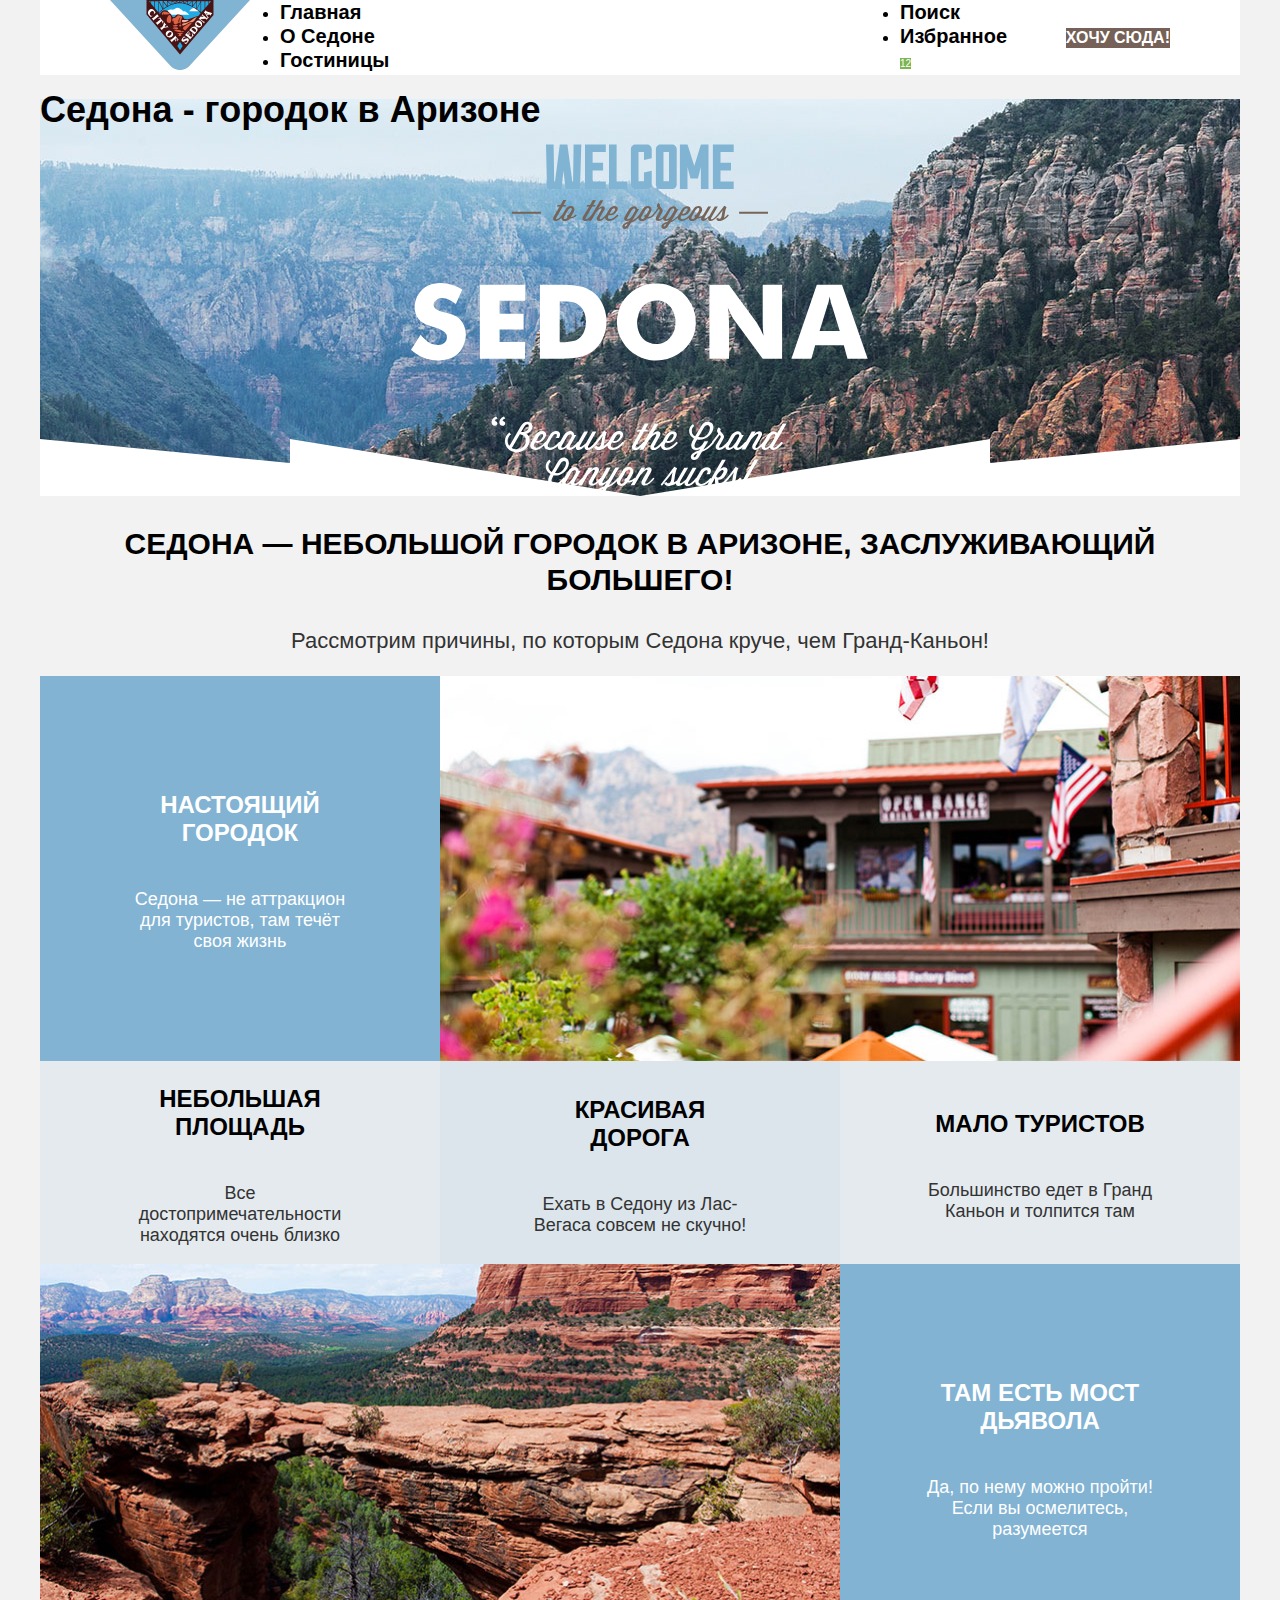
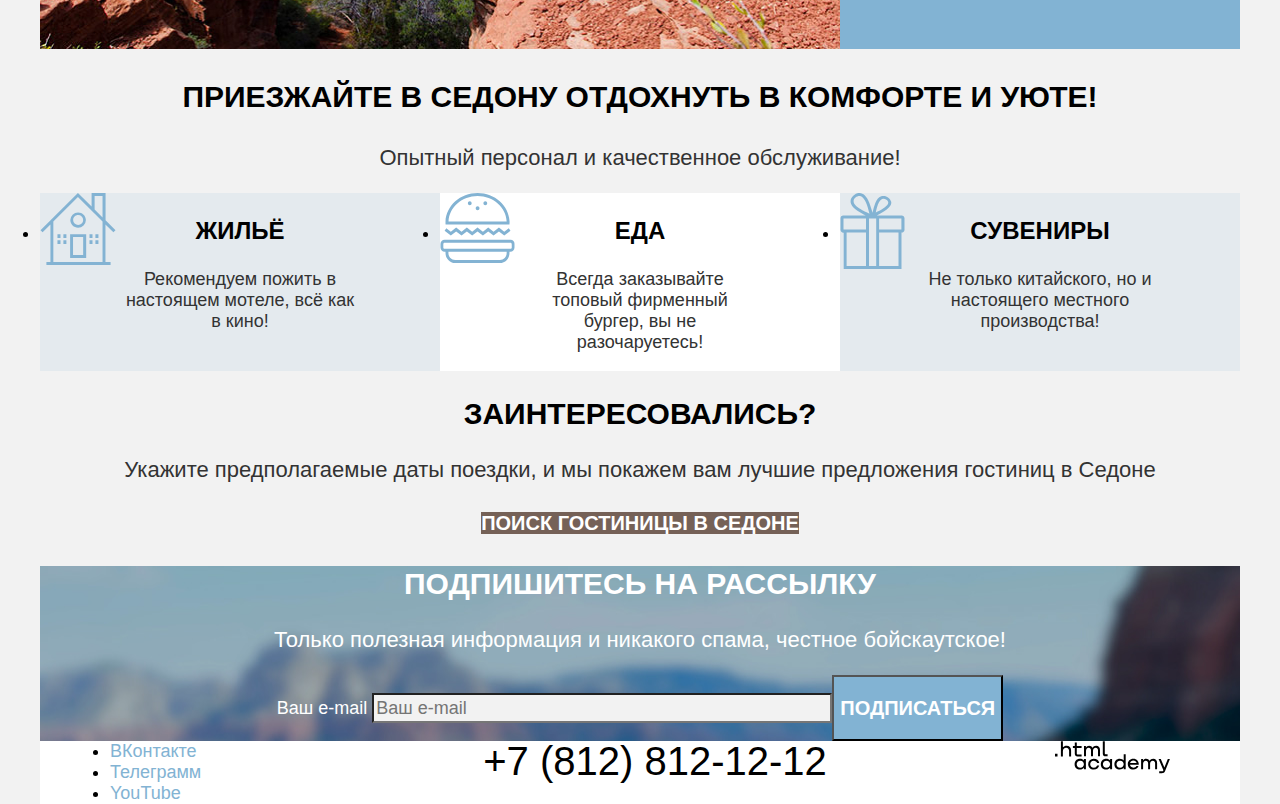
==== commit 77080473: "Добавляет сетку страниц и крупных блоков страниц" ====
--- a/index.html
+++ b/index.html
@@ -7,180 +7,196 @@
         <link rel="stylesheet" href="styles/styles.css">
     </head>
     <body>
-        <header class="page-header">
-            <nav class="navigation">
-                <a class="navigation-logo" href="#">
-                    <img class="page-header-logo" src="images/logo.svg" width="140" height="70" alt="Логотип городка Седона"/>
-                </a>
-                <ul class="navigation-list">
-                    <li class="navigation-item">
-                        <a class="navigation-link navigation-link-current" href="#">Главная</a>
-                    </li>
-                    <li class="navigation-item">
-                        <a class="navigation-link" href="#">О Седоне</a>
-                    </li>
-                    <li class="navigation-item">
-                        <a class="navigation-link" href="catalog.html">Гостиницы</a>
-                    </li>
-                </ul>
-
-                <ul class="navigation-user">
-                    <li class="navigation-user-item">
-                        <a class="navigation-user-link" href="#">
-                            <span class="visually-hidden">Поиск</span>
+        <div class="page-container">
+            <header class="page-header">
+                <div class="page-header-container">
+                    <nav class="navigation">
+                        <a class="navigation-logo" href="#">
+                            <img class="page-header-logo" src="images/logo.svg" width="140" height="70" alt="Логотип городка Седона"/>
                         </a>
-                    </li>
-                    <li class="navigation-user-item">
-                        <a class="navigation-user-link navigation-user-link-favorite" href="#">
-                            <span class="visually-hidden">Избранное</span>
-                            <span class="favorite-icon">12</span>
-                        </a>
-                    </li>
-                </ul>
-            </nav>
-            <a class="header-button" href="#">Хочу сюда!</a>
-        </header>
-
-        <main class="main-index">   <!-- нужен ли здесь второй класс для стилизации в CSS??? -->
-            <section class="hero">
-                <h1 class="visually-hidden">Седона - городок в Аризоне</h1>
-                <img class="hero-img" src="images/welcome.svg" width="458" height="352" alt="Welcome ta the gorgeous Sedona, because the Graund Canyon sucks!"/>
-            </section>
-
-            <section class="advantages">
-                <h2 class="visually-hidden">Преимущества</h2>
-                <p class="leader">
-                    Седона — небольшой городок в Аризоне, заслуживающий большего!
-                </p>
-                <p class="advantages-list-title">
-                    Рассмотрим причины, по которым Седона круче, чем Гранд-Каньон!
-                </p>
-                <ul class="advantages-list">
-                    <li class="advantages-item advantages-item-wide">
-                        <h3 class="advantages-title">Настоящий городок</h3>
-                        <p class="advantages-description">
-                            Седона — не аттракцион для туристов, там течёт своя жизнь
+                        <ul class="navigation-list">
+                            <li class="navigation-item">
+                                <a class="navigation-link navigation-link-current" href="#">Главная</a>
+                            </li>
+                            <li class="navigation-item">
+                                <a class="navigation-link" href="#">О Седоне</a>
+                            </li>
+                            <li class="navigation-item">
+                                <a class="navigation-link" href="catalog.html">Гостиницы</a>
+                            </li>
+                        </ul>
+                        <ul class="navigation-user">
+                            <li class="navigation-user-item">
+                                <a class="navigation-user-link" href="#">
+                                    <span class="visually-hidden">Поиск</span>
+                                </a>
+                            </li>
+                            <li class="navigation-user-item">
+                                <a class="navigation-user-link navigation-user-link-favorite" href="#">
+                                    <span class="visually-hidden">Избранное</span>
+                                    <span class="favorite-icon">12</span>
+                                </a>
+                            </li>
+                        </ul>
+                    </nav>
+                    <a class="header-button" href="#">Хочу сюда!</a>
+                </div>
+            </header>
+
+            <main class="main-container main-index">
+                <section class="hero">
+                    <h1 class="visually-hidden">Седона - городок в Аризоне</h1>
+                    <img class="hero-img" src="images/welcome.svg" width="458" height="352" alt="Welcome ta the gorgeous Sedona, because the Graund Canyon sucks!"/>
+                </section>
+
+                <section class="advantages">
+                    <h2 class="visually-hidden" hidden>Преимущества</h2>
+                    <p class="leader">
+                        Седона — небольшой городок в Аризоне, заслуживающий большего!
+                    </p>
+                    <p class="advantages-list-title">
+                        Рассмотрим причины, по которым Седона круче, чем Гранд-Каньон!
+                    </p>
+                    <ul class="advantages-list">
+                        <li class="advantages-item advantages-item-wide">
+                            <div class="advantages-item-container">
+                                <h3 class="advantages-title">Настоящий городок</h3>
+                                <p class="advantages-description">
+                                    Седона — не аттракцион для туристов, там течёт своя жизнь
+                                </p>
+                            </div>
+                            <img class="advantages-img" src="images/photo-1.jpg" width="800" height="385" alt="Дома в горах"/>
+                        </li>
+                        <li class="advantages-item">
+                            <div class="advantages-item-container">
+                                <h3 class="advantages-title">Небольшая площадь</h3>
+                                <p class="advantages-description">
+                                    Все достопримечательности находятся очень близко
+                                </p>
+                            </div>
+                        </li>
+                        <li class="advantages-item advantages-item-dark">
+                            <div class="advantages-item-container">
+                                <h3 class="advantages-title">Красивая дорога</h3>
+                                <p class="advantages-description">
+                                    Ехать в Седону из Лас-Вегаса совсем не скучно!
+                                </p>
+                            </div>
+                        </li>
+                        <li class="advantages-item">
+                            <div class="advantages-item-container">
+                                <h3 class="advantages-title">Мало туристов</h3>
+                                <p class="advantages-description">
+                                    Большинство едет в Гранд Каньон и толпится там
+                                </p>
+                            </div>
+                        </li>
+                        <li
+                            class="advantages-item advantages-item-wide advantages-item-wide-reverse">
+                            <div class="advantages-item-container">
+                                <h3 class="advantages-title">Там есть мост дьявола</h3> <!-- нужно использовать <br> -->
+                                <p class="advantages-description">
+                                    Да, по нему можно пройти! Если вы осмелитесь, разумеется
+                                </p>
+                            </div>
+                            <img class="advantages-img" src="images/photo-2.jpg" width="800" height="385" alt="Каньон и горы"/>
+                        </li>
+                    </ul>
+                </section>
+
+                <section class="infrastructure">
+                    <h2 class="visually-hidden" hidden>Инфраструктура</h2>
+                    <p class="infrastructure-leader">
+                        Приезжайте в Седону отдохнуть в комфорте и уюте!
+                    </p>
+                    <p class="infrastructure-leader-text">
+                        Опытный персонал и качественное обслуживание!
+                    </p>
+                    <ul class="infrastructure-list">
+                        <li class="infrastructure-item infrastructure-item-home">
+                            <h3 class="infrastructure-title">Жильё</h3>
+                            <p class="infrastructure-description">
+                                <!-- нужно использовать &nbsp; - символ неразрывного пробела и <br>  -->
+                                Рекомендуем пожить в настоящем мотеле, всё как в кино!
+                            </p>
+                        </li>
+                        <li class="infrastructure-item infrastructure-item-meal">
+                            <h3 class="infrastructure-title">Еда</h3>
+                            <p class="infrastructure-description">
+                                <!-- нужно использовать &nbsp; - символ неразрывного пробела и <br> -->
+                                Всегда заказывайте топовый фирменный бургер, вы не разочаруетесь!
+                            </p>
+                        </li>
+                        <li
+                            class="infrastructure-item infrastructure-item-souvenir">
+                            <h3 class="infrastructure-title">Сувениры</h3>
+                            <p class="infrastructure-description">
+                                <!-- нужно использовать &nbsp; - символ неразрывного пробела и <br> -->
+                                Не только китайского, но и настоящего местного производства!
+                            </p>
+                        </li>
+                    </ul>
+                </section>
+
+                <section class="search">
+                    <h2 class="search-title">Заинтересовались?</h2>
+                    <p class="search-description">
+                        <!-- нужно использовать <br> -->
+                        Укажите предполагаемые даты поездки, и мы покажем вам лучшие предложения гостиниц в Седоне
+                    </p>
+                    <a class="search-button" href="#">ПОИСК ГОСТИНИЦЫ В СЕДОНЕ</a>
+                </section>
+
+                <section class="subscribe subscribe-theme-custom">
+                    <h2 class="subscribe-title">Подпишитесь на рассылку</h2>
+                    <p class="subscribe-description">
+                        Только полезная информация и никакого спама, честное бойскаутское!
+                    </p>
+                    <form class="subscribe-form" action="https://htmlacademy.ru/" method="get" >
+                        <p class="subscribe-form-name">
+                            <label class="visually-hidden" for="user-email">Ваш e-mail</label>
+                            <input class="field" type="text" name="user-email" id="user-email" placeholder="Ваш e-mail" required/>
                         </p>
-                        <img class="advantages-img" src="images/photo-1.jpg" width="800" height="385" alt="Дома в горах"/>
-                    </li>
-                    <li class="advantages-item">
-                        <h3 class="advantages-title">Небольшая площадь</h3>
-                        <p class="advantages-description">
-                            Все достопримечательности находятся очень близко
-                        </p>
-                    </li>
-                    <li class="advantages-item advantages-item-dark">
-                        <h3 class="advantages-title">Красивая дорога</h3>
-                        <p class="advantages-description">
-                            Ехать в Седону из Лас-Вегаса совсем не скучно!
-                        </p>
-                    </li>
-                    <li class="advantages-item">
-                        <h3 class="advantages-title">Мало туристов</h3>
-                        <p class="advantages-description">
-                            Большинство едет в Гранд Каньон и толпится там
-                        </p>
-                    </li>
-                    <li
-                        class="advantages-item advantages-item-wide advantages-item-wide-reverse">
-                        <h3 class="advantages-title">Там есть мост дьявола</h3> <!-- нужно использовать <br> -->
-                        <p class="advantages-description">
-                            Да, по нему можно пройти! Если вы осмелитесь, разумеется
-                        </p>
-                        <img class="advantages-img" src="images/photo-2.jpg" width="800" height="385" alt="Каньон и горы"/>
-                    </li>
-                </ul>
-            </section>
-
-            <section class="infrastructure">
-                <h2 class="visually-hidden">Инфраструктура</h2>
-                <p class="infrastructure-leader">
-                    Приезжайте в Седону отдохнуть в комфорте и уюте!
-                </p>
-                <p class="infrastructure-leader-text">
-                    Опытный персонал и качественное обслуживание!
-                </p>
-                <ul class="infrastructure-list">
-                    <li class="infrastructure-item infrastructure-item-home">
-                        <h3 class="infrastructure-title">Жильё</h3>
-                        <p class="infrastructure-description">
-                            <!-- нужно использовать &nbsp; - символ неразрывного пробела и <br>  -->
-                            Рекомендуем пожить в настоящем мотеле, всё как в кино!
-                        </p>
-                    </li>
-                    <li class="infrastructure-item infrastructure-item-meal">
-                        <h3 class="infrastructure-title">Еда</h3>
-                        <p class="infrastructure-description">
-                            <!-- нужно использовать &nbsp; - символ неразрывного пробела и <br> -->
-                            Всегда заказывайте топовый фирменный бургер, вы не разочаруетесь!
-                        </p>
-                    </li>
-                    <li
-                        class="infrastructure-item infrastructure-item-souvenir">
-                        <h3 class="infrastructure-title">Сувениры</h3>
-                        <p class="infrastructure-description">
-                            <!-- нужно использовать &nbsp; - символ неразрывного пробела и <br> -->
-                            Не только китайского, но и настоящего местного производства!
-                        </p>
-                    </li>
-                </ul>
-            </section>
-
-            <section class="search">
-                <h2 class="search-title">Заинтересовались?</h2>
-                <p class="search-description">
-                    <!-- нужно использовать <br> -->
-                    Укажите предполагаемые даты поездки, и мы покажем вам лучшие предложения гостиниц в Седоне
-                </p>
-                <a class="search-button" href="#">ПОИСК ГОСТИНИЦЫ В СЕДОНЕ</a>
-            </section>
-
-            <section class="subscribe subscribe-theme-custom">
-                <h2 class="subscribe-title">Подпишитесь на рассылку</h2>
-                <p class="subscribe-description">
-                    Только полезная информация и никакого спама, честное бойскаутское!
-                </p>
-                <form class="subscribe-form" action="https://htmlacademy.ru/" method="get" >
-                    <p class="subscribe-form-name">
-                        <label class="visually-hidden" for="user-email">Ваш e-mail</label>
-                        <input class="field" type="text" name="user-email" id="user-email" placeholder="Ваш e-mail" required/>
-                    </p>
-                    <button class="subscribe-button" type="submit">
-                        Подписаться
-                    </button>
-                </form>
-            </section>
-        </main>
-
-        <footer class="page-footer">
-            <ul class="footer-social-list">
-                <li class="footer-social-item">
-                    <a class="footer-social-link" href="https://vk.com/htmlacademy">
-                        <span class="visually-hidden">ВКонтакте</span>
-                        <!-- svg картинки ВКонтакте-->
-                        <!-- <svg class="footer-social-img" xmlns="http://www.w3.org/2000/svg" width="25" height="15" fill="none"><path fill="#83B3D3" fill-rule="evenodd" clip-rule="evenodd" d="M24.12 1.8c.16-.54 0-.94-.8-.94H20.7c-.67 0-.98.34-1.15.73 0 0-1.33 3.2-3.22 5.27-.61.6-.9.8-1.23.8-.16 0-.41-.2-.41-.75v-5.1c0-.66-.19-.95-.74-.95H9.82c-.42 0-.67.3-.67.59 0 .62.95.76 1.04 2.51v3.8c0 .83-.15.98-.48.98-.9 0-3.06-3.2-4.34-6.88-.25-.72-.5-1-1.18-1H1.57c-.75 0-.9.34-.9.73 0 .68.89 4.07 4.14 8.55 2.17 3.06 5.23 4.72 8 4.72 1.68 0 1.88-.37 1.88-1v-2.32c0-.74.16-.88.7-.88.38 0 1.05.19 2.6 1.66 1.79 1.75 2.08 2.54 3.08 2.54h2.63c.75 0 1.12-.37.9-1.1-.23-.72-1.08-1.77-2.2-3.02-.62-.71-1.54-1.48-1.82-1.86-.39-.5-.28-.71 0-1.15 0 0 3.2-4.42 3.54-5.93Z"/></svg> -->
+                        <button class="subscribe-button" type="submit">
+                            Подписаться
+                        </button>
+                    </form>
+                </section>
+            </main>
+
+            <footer class="page-footer">
+                <div class="page-footer-container">
+                    <ul class="footer-social-list">
+                        <li class="footer-social-item">
+                            <a class="footer-social-link" href="https://vk.com/htmlacademy">
+                                <span class="visually-hidden">ВКонтакте</span>
+                                <!-- svg картинки ВКонтакте-->
+                                <!-- <svg class="footer-social-img" xmlns="http://www.w3.org/2000/svg" width="25" height="15" fill="none"><path fill="#83B3D3" fill-rule="evenodd" clip-rule="evenodd" d="M24.12 1.8c.16-.54 0-.94-.8-.94H20.7c-.67 0-.98.34-1.15.73 0 0-1.33 3.2-3.22 5.27-.61.6-.9.8-1.23.8-.16 0-.41-.2-.41-.75v-5.1c0-.66-.19-.95-.74-.95H9.82c-.42 0-.67.3-.67.59 0 .62.95.76 1.04 2.51v3.8c0 .83-.15.98-.48.98-.9 0-3.06-3.2-4.34-6.88-.25-.72-.5-1-1.18-1H1.57c-.75 0-.9.34-.9.73 0 .68.89 4.07 4.14 8.55 2.17 3.06 5.23 4.72 8 4.72 1.68 0 1.88-.37 1.88-1v-2.32c0-.74.16-.88.7-.88.38 0 1.05.19 2.6 1.66 1.79 1.75 2.08 2.54 3.08 2.54h2.63c.75 0 1.12-.37.9-1.1-.23-.72-1.08-1.77-2.2-3.02-.62-.71-1.54-1.48-1.82-1.86-.39-.5-.28-.71 0-1.15 0 0 3.2-4.42 3.54-5.93Z"/></svg> -->
+                            </a>
+                        </li>
+                        <li class="footer-social-item">
+                            <a class="footer-social-link" href="https://t.me/htmlacademy">
+                                <span class="visually-hidden">Телеграмм</span>
+                                <!-- svg картинки Телеграмм-->
+                                <!-- <svg class="footer-social-img" xmlns="http://www.w3.org/2000/svg" width="18" height="16" fill="none"><path fill="#83B3D3" d="M16.79.96.84 7.1c-1.09.44-1.08 1.05-.2 1.32l4.1 1.28 9.47-5.98c.44-.27.85-.13.52.17l-7.68 6.93-.28 4.22c.41 0 .6-.2.83-.41l1.99-1.94 4.13 3.06c.77.42 1.31.2 1.5-.71l2.72-12.8c.28-1.1-.43-1.61-1.16-1.28Z"/></svg> -->
+                            </a>
+                        </li>
+                        <li class="footer-social-item">
+                            <a class="footer-social-link" href="https://www.youtube.com/user/htmlacademyru">
+                                <span class="visually-hidden">YouTube</span>
+                                <!-- svg картинки YouTube-->
+                                <!-- <svg class="footer-social-img" xmlns="http://www.w3.org/2000/svg" width="23" height="18" fill="none"><path fill="#83B3D3" d="M18.94.36H3.51C1.65.36.33 1.95.33 3.76v10.09c0 1.91 1.32 3.5 3.18 3.5h15.65c1.64 0 3.17-1.59 3.17-3.4V3.76c-.22-1.8-1.53-3.4-3.39-3.4ZM7.99 12.89V4.82l7.34 4.04-7.34 4.03Z"/></svg> -->
+                            </a>
+                        </li>
+                    </ul>
+                    <a class="footer-phone" href="tel:+78128121212">+7 (812) 812-12-12</a>
+                    <a class="copyright" href="https://htmlacademy.ru/">
+                        <img class="copyright-img" src="images/htmlacademy.svg" width="115" height="33" alt="Логотип htmlacademy">
+                        <!-- svg картинки .htmlacademy-->
+                        <!-- <svg xmlns="http://www.w3.org/2000/svg" width="115" height="33" fill="none"><path fill="#000" d="M0 13.26v2.6h2.5v-2.6H0ZM11.6 4.86c-1.6 0-2.8.7-3.6 1.7h-.1V.36h-2v15.5h2v-5.3c0-2.1 1.3-3.6 3.3-3.6 1.8 0 2.9 1.4 2.9 3.2v5.7h2v-6.1c.1-3-1.8-4.9-4.5-4.9ZM26.6 5.16h-4.8v-3.7h-2v3.8h-1.9v2h1.9v6c0 1.7 1 2.7 2.7 2.7h4.1v-2h-3.7c-.7 0-1.1-.4-1.1-1.1v-5.7h4.8v-2ZM41.1 4.96c-1.6 0-2.9.8-3.5 2.1h-.1c-.6-1.2-1.8-2.1-3.4-2.1-1.4 0-2.5.8-3.1 1.8h-.1v-1.6H29v10.6h2v-5.4c0-2 1-3.5 2.6-3.5 1.5 0 2.4 1 2.4 2.6v6.3h2v-5.6c0-2.4 1.4-3.3 2.6-3.3 1.5 0 2.4 1 2.4 2.6v6.3h2v-6.5c.1-2.5-1.4-4.3-3.9-4.3ZM47.8 13.06c0 1.7 1 2.7 2.8 2.7h2v-2h-1.7c-.7 0-1.1-.4-1.1-1.1V.36h-2v12.7ZM28.9 20.06c-.9-1.1-2.2-1.8-3.9-1.8-3.1 0-5.4 2.3-5.4 5.6s2.3 5.6 5.4 5.6c1.8 0 3-.8 3.8-1.9h.1v1.6h2v-10.6h-2v1.5Zm-3.6 7.4c-2.2 0-3.6-1.6-3.6-3.6s1.4-3.6 3.6-3.6 3.6 1.6 3.6 3.6c0 1.9-1.4 3.6-3.6 3.6ZM44.2 22.36c-.5-2.4-2.6-4.1-5.4-4.1a5.4 5.4 0 0 0-5.6 5.6c0 3.1 2.2 5.6 5.6 5.6 2.8 0 4.9-1.8 5.4-4.2h-2.1a3.4 3.4 0 0 1-3.3 2.3c-2.2 0-3.6-1.6-3.6-3.6s1.4-3.6 3.6-3.6c1.6 0 2.8 1 3.3 2.2h2.1v-.2ZM55.1 20.06c-.9-1.1-2.2-1.8-3.9-1.8-3.1 0-5.4 2.3-5.4 5.6s2.3 5.6 5.4 5.6c1.8 0 3-.8 3.8-1.9h.1v1.6h2v-10.6h-2v1.5Zm-3.6 7.4c-2.2 0-3.6-1.6-3.6-3.6s1.4-3.6 3.6-3.6 3.6 1.6 3.6 3.6c0 1.9-1.5 3.6-3.6 3.6ZM68.7 20.16c-.9-1.1-2.2-1.9-3.9-1.9-3.1 0-5.4 2.3-5.4 5.6s2.2 5.6 5.4 5.6c1.7 0 3-.8 3.8-1.8h.1v1.5h2v-15.4h-2v6.4Zm-3.6 7.3c-2.2 0-3.6-1.6-3.6-3.6s1.4-3.6 3.6-3.6 3.6 1.6 3.6 3.6c-.1 2-1.5 3.6-3.6 3.6ZM78.3 18.26c-3.3 0-5.5 2.5-5.5 5.6 0 3 2.1 5.6 5.5 5.6 2.5 0 4.5-1.3 5.2-3.6h-2.1c-.5 1-1.6 1.6-3 1.6-1.9 0-3.3-1.3-3.4-2.9h8.8c.2-3.6-2-6.3-5.5-6.3Zm0 1.9c1.7 0 3 1 3.3 2.6h-6.5c.3-1.5 1.5-2.6 3.2-2.6ZM98.2 18.26c-1.6 0-2.9.8-3.6 2h-.1c-.6-1.2-1.8-2-3.4-2-1.4 0-2.5.7-3.1 1.8v-1.5h-1.9v10.6h2v-5.4c0-2 1-3.4 2.6-3.5 1.5 0 2.4 1 2.4 2.6v6.3h2v-5.6c0-2.4 1.4-3.3 2.6-3.3 1.5 0 2.4 1 2.4 2.6v6.3h2v-6.5c.1-2.6-1.4-4.4-3.9-4.4ZM109.4 27.36l-3.6-8.9h-2.2l4.8 11.6c-.3.9-.7 1.2-1.7 1.2h-2.5v2h2.5c1.8 0 2.8-.8 3.5-2.6l4.7-12.2h-2.1l-3.4 8.9Z"/></svg> -->
                     </a>
-                </li>
-                <li class="footer-social-item">
-                    <a class="footer-social-link" href="https://t.me/htmlacademy">
-                        <span class="visually-hidden">Телеграмм</span>
-                        <!-- svg картинки Телеграмм-->
-                        <!-- <svg class="footer-social-img" xmlns="http://www.w3.org/2000/svg" width="18" height="16" fill="none"><path fill="#83B3D3" d="M16.79.96.84 7.1c-1.09.44-1.08 1.05-.2 1.32l4.1 1.28 9.47-5.98c.44-.27.85-.13.52.17l-7.68 6.93-.28 4.22c.41 0 .6-.2.83-.41l1.99-1.94 4.13 3.06c.77.42 1.31.2 1.5-.71l2.72-12.8c.28-1.1-.43-1.61-1.16-1.28Z"/></svg> -->
-                    </a>
-                </li>
-                <li class="footer-social-item">
-                    <a class="footer-social-link" href="https://www.youtube.com/user/htmlacademyru">
-                        <span class="visually-hidden">YouTube</span>
-                        <!-- svg картинки YouTube-->
-                        <!-- <svg class="footer-social-img" xmlns="http://www.w3.org/2000/svg" width="23" height="18" fill="none"><path fill="#83B3D3" d="M18.94.36H3.51C1.65.36.33 1.95.33 3.76v10.09c0 1.91 1.32 3.5 3.18 3.5h15.65c1.64 0 3.17-1.59 3.17-3.4V3.76c-.22-1.8-1.53-3.4-3.39-3.4ZM7.99 12.89V4.82l7.34 4.04-7.34 4.03Z"/></svg> -->
-                    </a>
-                </li>
-            </ul>
-            <a class="footer-phone" href="tel:+78128121212">+7 (812) 812-12-12</a>
-            <a class="copyright" href="https://htmlacademy.ru/">
-                <!-- svg картинки .htmlacademy-->
-                <!-- <svg xmlns="http://www.w3.org/2000/svg" width="115" height="33" fill="none"><path fill="#000" d="M0 13.26v2.6h2.5v-2.6H0ZM11.6 4.86c-1.6 0-2.8.7-3.6 1.7h-.1V.36h-2v15.5h2v-5.3c0-2.1 1.3-3.6 3.3-3.6 1.8 0 2.9 1.4 2.9 3.2v5.7h2v-6.1c.1-3-1.8-4.9-4.5-4.9ZM26.6 5.16h-4.8v-3.7h-2v3.8h-1.9v2h1.9v6c0 1.7 1 2.7 2.7 2.7h4.1v-2h-3.7c-.7 0-1.1-.4-1.1-1.1v-5.7h4.8v-2ZM41.1 4.96c-1.6 0-2.9.8-3.5 2.1h-.1c-.6-1.2-1.8-2.1-3.4-2.1-1.4 0-2.5.8-3.1 1.8h-.1v-1.6H29v10.6h2v-5.4c0-2 1-3.5 2.6-3.5 1.5 0 2.4 1 2.4 2.6v6.3h2v-5.6c0-2.4 1.4-3.3 2.6-3.3 1.5 0 2.4 1 2.4 2.6v6.3h2v-6.5c.1-2.5-1.4-4.3-3.9-4.3ZM47.8 13.06c0 1.7 1 2.7 2.8 2.7h2v-2h-1.7c-.7 0-1.1-.4-1.1-1.1V.36h-2v12.7ZM28.9 20.06c-.9-1.1-2.2-1.8-3.9-1.8-3.1 0-5.4 2.3-5.4 5.6s2.3 5.6 5.4 5.6c1.8 0 3-.8 3.8-1.9h.1v1.6h2v-10.6h-2v1.5Zm-3.6 7.4c-2.2 0-3.6-1.6-3.6-3.6s1.4-3.6 3.6-3.6 3.6 1.6 3.6 3.6c0 1.9-1.4 3.6-3.6 3.6ZM44.2 22.36c-.5-2.4-2.6-4.1-5.4-4.1a5.4 5.4 0 0 0-5.6 5.6c0 3.1 2.2 5.6 5.6 5.6 2.8 0 4.9-1.8 5.4-4.2h-2.1a3.4 3.4 0 0 1-3.3 2.3c-2.2 0-3.6-1.6-3.6-3.6s1.4-3.6 3.6-3.6c1.6 0 2.8 1 3.3 2.2h2.1v-.2ZM55.1 20.06c-.9-1.1-2.2-1.8-3.9-1.8-3.1 0-5.4 2.3-5.4 5.6s2.3 5.6 5.4 5.6c1.8 0 3-.8 3.8-1.9h.1v1.6h2v-10.6h-2v1.5Zm-3.6 7.4c-2.2 0-3.6-1.6-3.6-3.6s1.4-3.6 3.6-3.6 3.6 1.6 3.6 3.6c0 1.9-1.5 3.6-3.6 3.6ZM68.7 20.16c-.9-1.1-2.2-1.9-3.9-1.9-3.1 0-5.4 2.3-5.4 5.6s2.2 5.6 5.4 5.6c1.7 0 3-.8 3.8-1.8h.1v1.5h2v-15.4h-2v6.4Zm-3.6 7.3c-2.2 0-3.6-1.6-3.6-3.6s1.4-3.6 3.6-3.6 3.6 1.6 3.6 3.6c-.1 2-1.5 3.6-3.6 3.6ZM78.3 18.26c-3.3 0-5.5 2.5-5.5 5.6 0 3 2.1 5.6 5.5 5.6 2.5 0 4.5-1.3 5.2-3.6h-2.1c-.5 1-1.6 1.6-3 1.6-1.9 0-3.3-1.3-3.4-2.9h8.8c.2-3.6-2-6.3-5.5-6.3Zm0 1.9c1.7 0 3 1 3.3 2.6h-6.5c.3-1.5 1.5-2.6 3.2-2.6ZM98.2 18.26c-1.6 0-2.9.8-3.6 2h-.1c-.6-1.2-1.8-2-3.4-2-1.4 0-2.5.7-3.1 1.8v-1.5h-1.9v10.6h2v-5.4c0-2 1-3.4 2.6-3.5 1.5 0 2.4 1 2.4 2.6v6.3h2v-5.6c0-2.4 1.4-3.3 2.6-3.3 1.5 0 2.4 1 2.4 2.6v6.3h2v-6.5c.1-2.6-1.4-4.4-3.9-4.4ZM109.4 27.36l-3.6-8.9h-2.2l4.8 11.6c-.3.9-.7 1.2-1.7 1.2h-2.5v2h2.5c1.8 0 2.8-.8 3.5-2.6l4.7-12.2h-2.1l-3.4 8.9Z"/></svg> -->
-            </a>
-        </footer>
+                </div>
+            </footer>
+        </div>
     </body>
 </html>
--- a/styles/styles.css
+++ b/styles/styles.css
@@ -14,7 +14,13 @@
     font-display: swap;
 }
 
+html {
+    height: 100%;
+}
+
 body {
+    height: 100%;
+    margin: 0;
     font-family: "PT Sans", sans-serif;
     font-size: 18px;
     line-height: 21px;
@@ -22,21 +28,48 @@
     background-color: #F2F2F2;
 }
 
+.page-container {
+    width: 1200px;
+    min-height: 100%;
+    margin: 0 auto;
+    display: flex;
+    flex-direction: column;
+}
+
 /* ================================page-header=========================== */
 
 .page-header {
     background-color: #ffffff;
-}
-
-.navigation {}
-
-.navigation-logo {}
+
+}
+
+.page-header-container {
+    display: flex;
+    align-items: center;
+    padding-left: 70px;
+    padding-right: 70px;
+}
+
+.navigation {
+    display: flex;
+    width: 880px;
+    margin-right: auto;
+}
+
+.navigation-logo {
+    width: 140px;
+    margin-right: 30px;
+}
 
 .page-header-logo {}
 
 /* ------------------------navigation-list------------------------ */
 
-.navigation-list {}
+.navigation-list {
+    width: 340px;
+    margin: 0;
+    padding: 0;
+}
 
 .navigation-item {}
 
@@ -52,7 +85,12 @@
 
 /* --------------------------navigation-user-------------------------- */
 
-.navigation-user {}
+.navigation-user {
+    max-width: 90px;
+    margin: 0;
+    margin-left: auto;
+    padding: 0;
+}
 
 .navigation-user-item {}
 
@@ -92,6 +130,10 @@
 /* ================================page-header=========================== */
 
 /* ================================main-index=========================== */
+
+.main-container {
+    flex-grow: 1;
+}
 
 .main-index {}
 
@@ -107,7 +149,10 @@
 
 .visually-hidden {}
 
-.hero-img {}
+.hero-img {
+    display: block;
+    margin: 0 auto;
+}
 
 /* ----------------------------advantages---------------------------- */
 
@@ -130,10 +175,25 @@
     color: #333333;
 }
 
-.advantages-list {}
+.advantages-list {
+    display: flex;
+    flex-wrap: wrap;
+    margin: 0;
+    padding: 0;
+}
 
 .advantages-item {
+    display: flex;
     background-color: rgba(131, 179, 211, 0.12);
+}
+
+.advantages-item-container {
+    width: 230px;
+    display: flex;
+    flex-direction: column;
+    justify-content: center;
+    padding-left: 85px;
+    padding-right: 85px;
 }
 
 .advantages-item-wide {
@@ -153,13 +213,17 @@
     color: #333333;
 }
 
-.advantages-img {}
+.advantages-img {
+    /* display: block; */
+}
 
 .advantages-item-dark {
     background-color: rgba(131, 179, 211, 0.2);
 }
 
-.advantages-item-wide-reverse {}
+.advantages-item-wide-reverse {
+    flex-direction: row-reverse;
+}
 
 .advantages-item-wide .advantages-title {
     color: #ffffff;
@@ -190,9 +254,16 @@
     color: #333333;
 }
 
-.infrastructure-list {}
+.infrastructure-list {
+    display: flex;
+    margin: 0;
+    padding: 0;
+}
 
 .infrastructure-item {
+    width: 230px;
+    padding-left: 85px;
+    padding-right: 85px;
     background-color: rgba(131, 179, 211, 0.12);
 }
 
@@ -287,13 +358,18 @@
     line-height: 26px;
 }
 
-.subscribe-form {}
+.subscribe-form {
+    display: flex;
+    justify-content: center;
+}
 
 .subscribe-form-name {}
 
 .visually-hidden {}
 
 .field {
+    width: 452px;
+    margin: 0;
     font-family: inherit;
     font-size: 18px;
     font-weight: 400;
@@ -321,7 +397,17 @@
     background-color: #fff;
 }
 
-.footer-social-list {}
+.page-footer-container {
+    display: flex;
+    padding-left: 70px;
+    padding-right: 70px;
+}
+
+.footer-social-list {
+    width: 145px;
+    margin: 0;
+    padding: 0;
+}
 
 .footer-social-item {}
 
@@ -333,6 +419,9 @@
 .visually-hidden {}
 
 .footer-phone {
+    max-width: 720px;
+    margin-left: auto;
+    margin-right: auto;
     font-size: 40px;
     line-height: 40px;
     color: #000000;
@@ -342,7 +431,12 @@
 }
 
 .copyright {
-    color: #000000;
+    width: 115px;
+    color: #000000;
+}
+
+.copyright-img {
+    display: block;
 }
 
 /* =============================page-footer============================= */
@@ -358,13 +452,21 @@
     background-size: cover;
 }
 
+.main-inner-header-container {
+    padding-left: 70px;
+    padding-right: 70px;
+}
+
 .inner-header-title {
     font-size: 60px;
     line-height: 78px;
     color: #ffffff;
 }
 
-.breadcrumbs {}
+.breadcrumbs {
+    margin: 0;
+    padding: 0;
+}
 
 .breadcrumbs-item {}
 
@@ -383,9 +485,25 @@
 
 .visually-hidden {}
 
-.catalog-filter {}
-
-.catalog-filter-group {}
+.catalog-filter {
+    display: flex;
+}
+
+.catalog-filter-group {
+    width: 150px;
+    margin: 0;
+    margin-right: 70px;
+    padding: 0;
+}
+
+.catalog-filter-group:nth-child(2) {
+    margin-right: 140px;
+}
+
+.catalog-filter-group:nth-child(3) {
+    width: 360px;
+    margin-right: 0;
+}
 
 .catalog-filter-title {
     font-weight: 700;
@@ -395,7 +513,10 @@
     text-transform: capitalize;
 }
 
-.catalog-filter-list {}
+.catalog-filter-list {
+    margin: 0;
+    padding: 0;
+}
 
 .catalog-filter-item {}
 
@@ -464,13 +585,31 @@
 
 .catalog-products {}
 
+.catalog-products-container {
+    padding-right: 70px;
+    padding-left: 70px;
+}
+
+.catalog-products-header {
+    display: flex;
+}
+
 .catalog-products-title {
+    max-width: 350px;
     font-size: 30px;
     line-height: 36px;
     text-transform: uppercase;
 }
 
+.select {
+    display: flex;
+    width: 292px;
+    margin-left: auto;
+    margin-right: 70px;
+}
+
 .select-control {
+    width: 100%;
     font-family: inherit;
     font-size: 18px;
     line-height: 21px;
@@ -478,7 +617,11 @@
     background-color: #fff;
 }
 
-.view-buttons {}
+.view-buttons {
+    max-width: 160px;
+    margin: 0;
+    padding: 0;
+}
 
 .view-button-item {}
 
@@ -494,11 +637,24 @@
 
 .visually-hidden {}
 
-.product-list {}
+/* Или gap или margin-right */
+.product-list {
+    display: flex;
+    flex-wrap: wrap;
+    gap: 20px;
+    margin: 0;
+    padding: 0;
+}
 
 .product-card {
+    width: 340px;
+    /* margin-right: 20px; */
     color: #333333;
 }
+
+/* .product-card:nth-child(3) {
+    margin-right: 0;
+} */
 
 .product-card-link {
     text-decoration: none;
@@ -562,15 +718,24 @@
     /* text-align: center; */
 }
 
-.paginstion {
+.pagination {
+    display: flex;
+    margin: 0;
+    padding: 0;
     font-size: 22px;
     line-height: 26px;
     color: #000000;
 }
 
-.paginstion-item {}
-
-.paginstion-link {
+.pagination-item {
+    margin-right: 8px;
+}
+
+.pagination-item:last-child {
+    margin-right: 0;
+}
+
+.pagination-link {
     font-weight: 700;
     font-size: 20px;
     line-height: 36px;
@@ -581,9 +746,9 @@
     text-align: center;
 }
 
-.paginstion-current {
+.pagination-current {
     color: #000000;
     background-color: #F2F2F2;
 }
 
-.paginstion-text {}
+.pagination-text {}
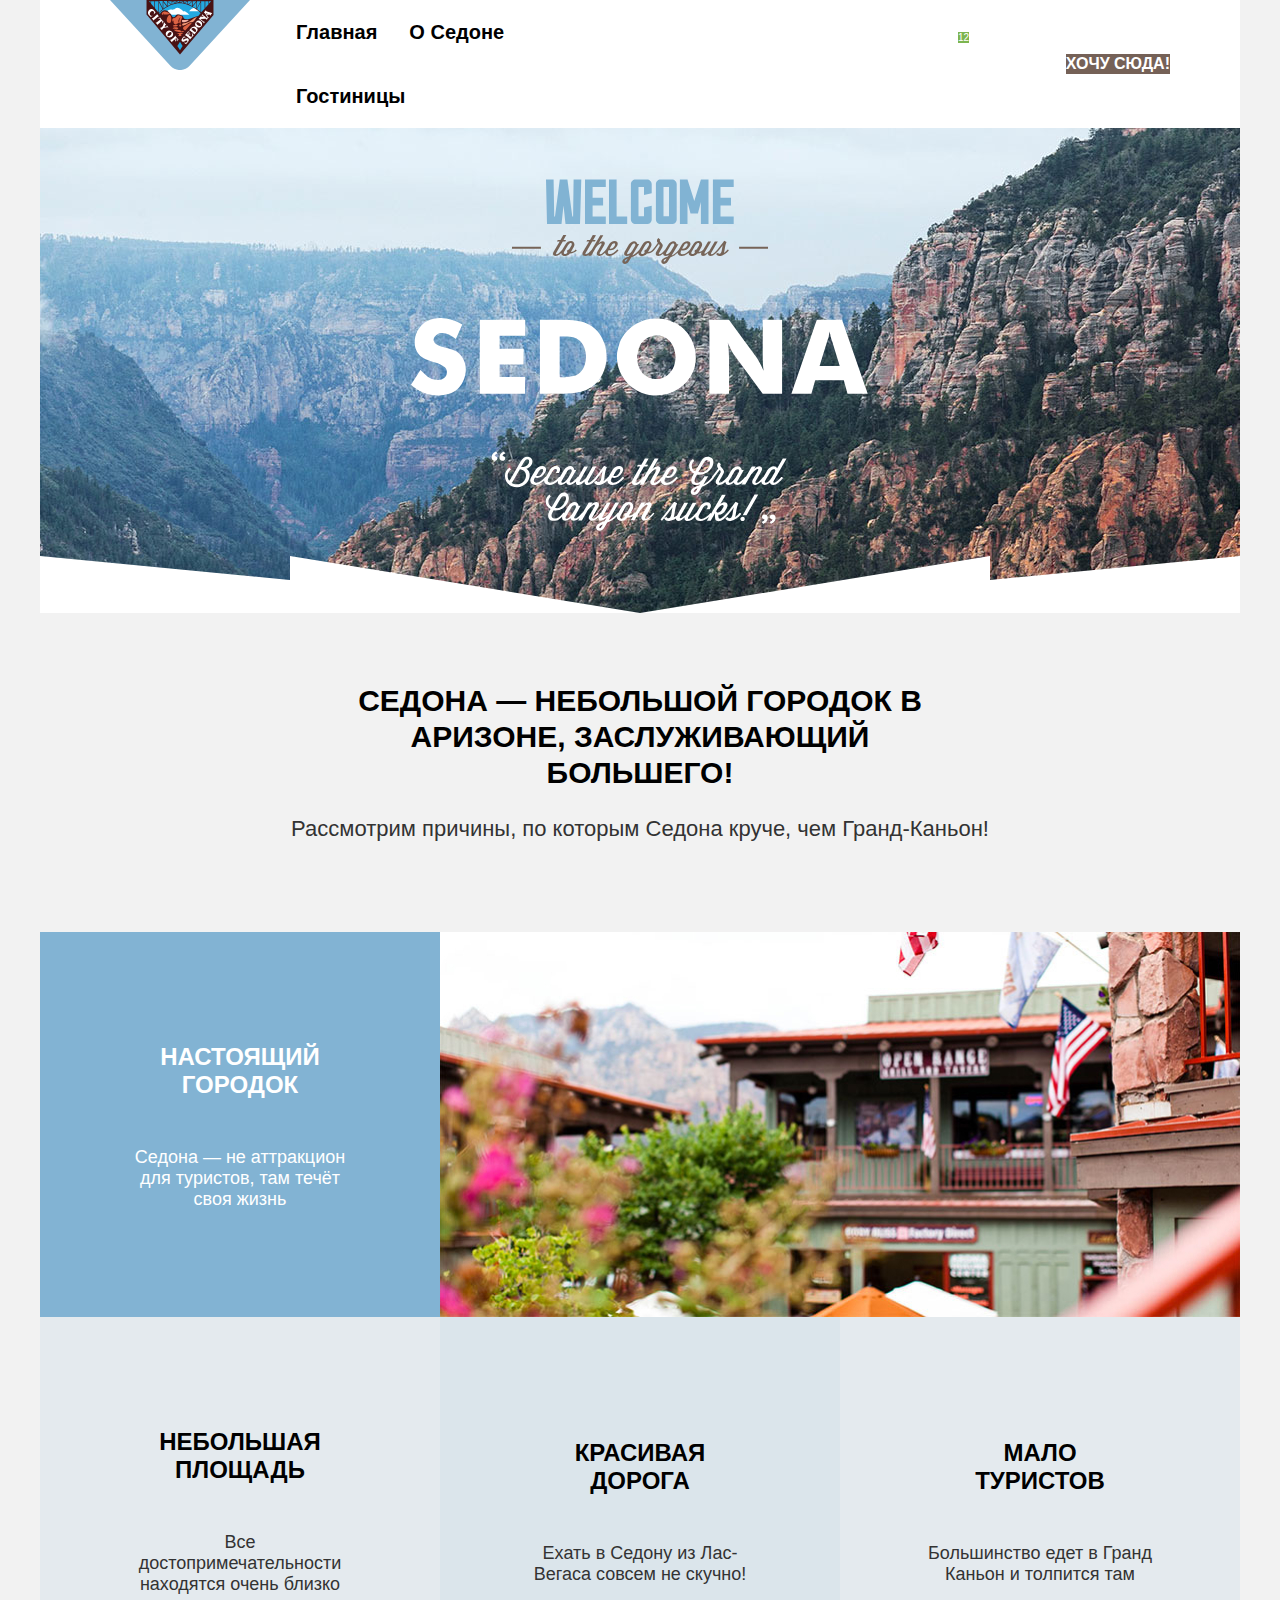
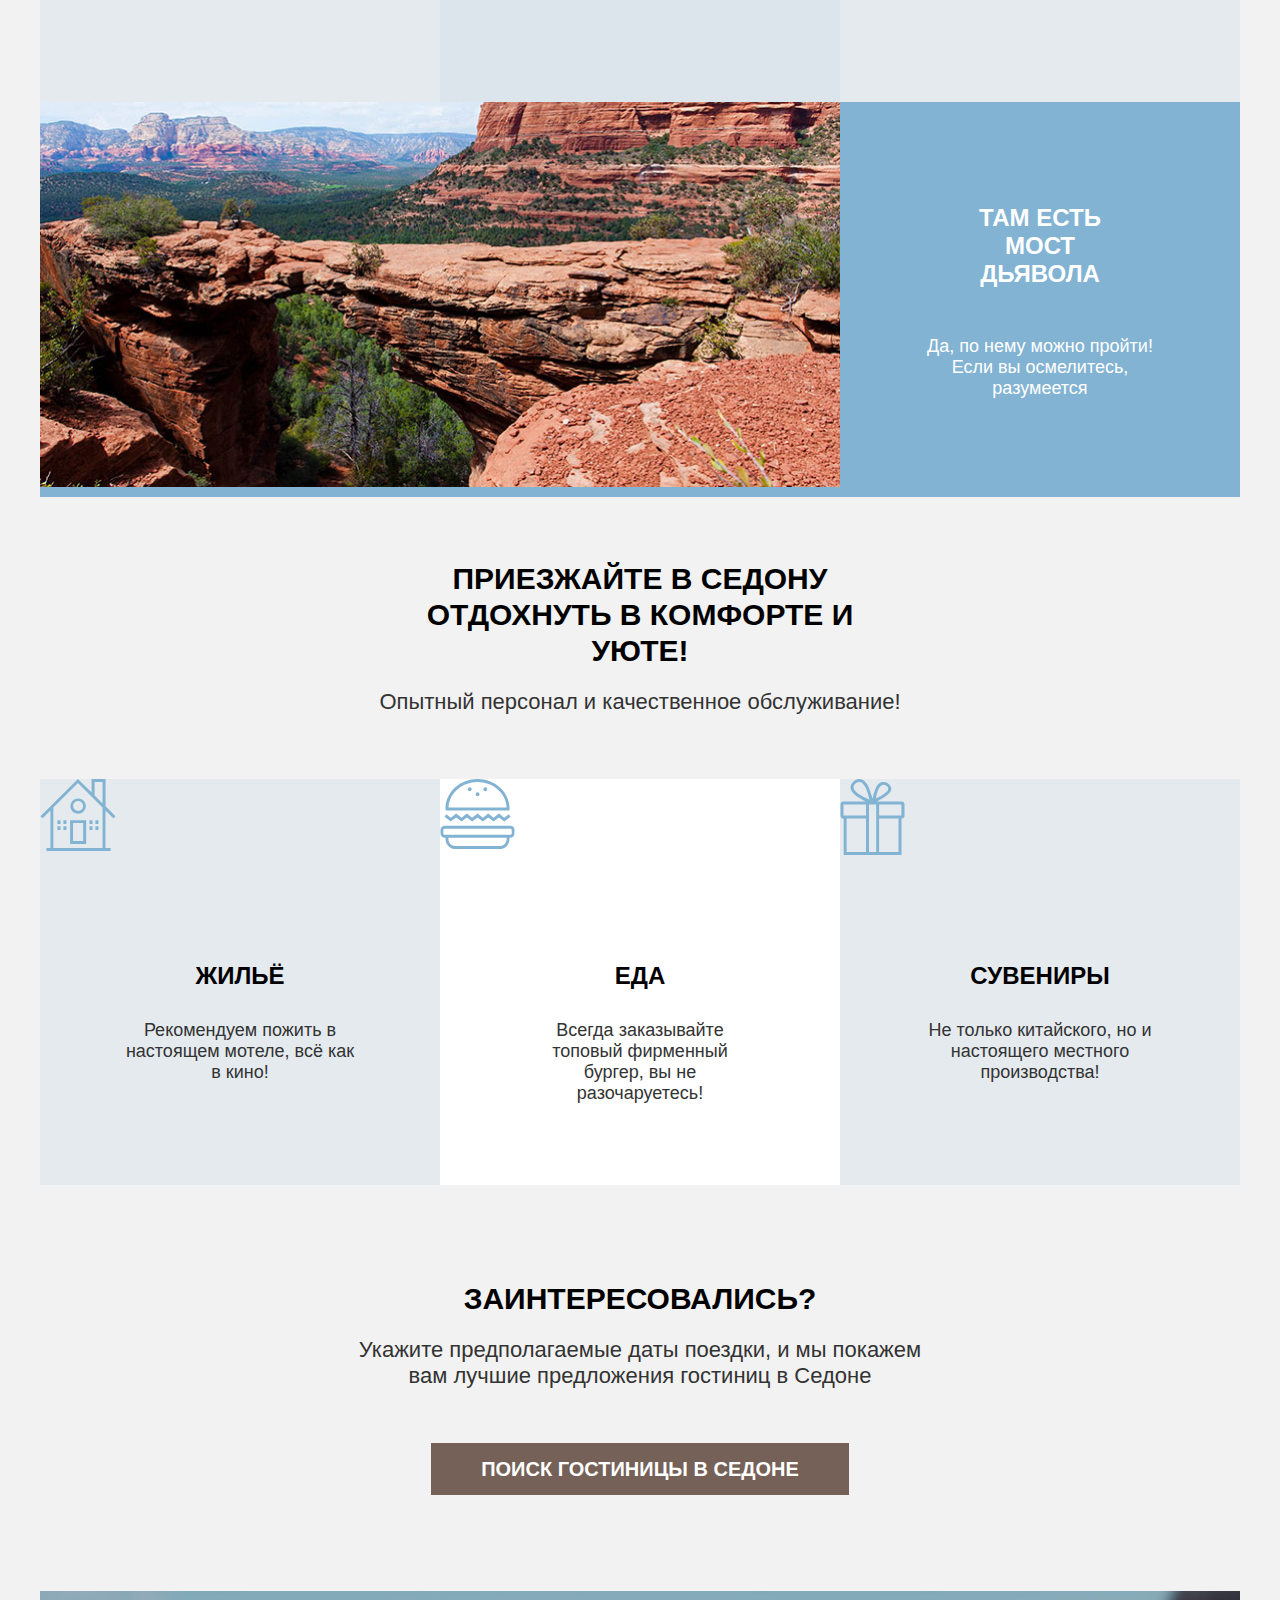
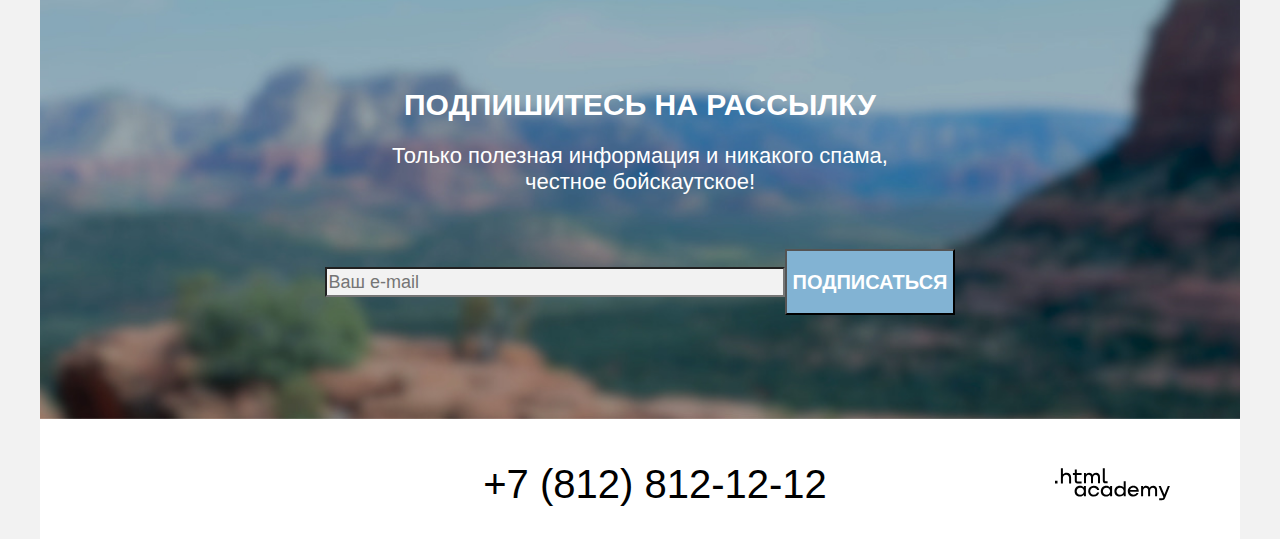
==== commit f31eb8bf: "Добавляет микросетки на флексах для всех страниц" ====
--- a/index.html
+++ b/index.html
@@ -27,7 +27,7 @@
                         </ul>
                         <ul class="navigation-user">
                             <li class="navigation-user-item">
-                                <a class="navigation-user-link" href="#">
+                                <a class="navigation-user-link navigation-user-link-search" href="#">
                                     <span class="visually-hidden">Поиск</span>
                                 </a>
                             </li>
@@ -50,7 +50,7 @@
                 </section>
 
                 <section class="advantages">
-                    <h2 class="visually-hidden" hidden>Преимущества</h2>
+                    <h2 class="visually-hidden">Преимущества</h2>
                     <p class="leader">
                         Седона — небольшой городок в Аризоне, заслуживающий большего!
                     </p>
@@ -105,7 +105,7 @@
                 </section>
 
                 <section class="infrastructure">
-                    <h2 class="visually-hidden" hidden>Инфраструктура</h2>
+                    <h2 class="visually-hidden">Инфраструктура</h2>
                     <p class="infrastructure-leader">
                         Приезжайте в Седону отдохнуть в комфорте и уюте!
                     </p>
--- a/styles/styles.css
+++ b/styles/styles.css
@@ -29,18 +29,28 @@
 }
 
 .page-container {
+    display: flex;
+    flex-direction: column;
+    min-height: 100%;
     width: 1200px;
-    min-height: 100%;
     margin: 0 auto;
-    display: flex;
-    flex-direction: column;
+}
+
+.visually-hidden {
+    position: absolute;
+    width: 1px;
+    height: 1px;
+    margin: -1px;
+    padding: 0;
+    border: 0;
+    clip: rect(0 0 0 0);
+    overflow: hidden;
 }
 
 /* ================================page-header=========================== */
 
 .page-header {
     background-color: #ffffff;
-
 }
 
 .page-header-container {
@@ -61,19 +71,26 @@
     margin-right: 30px;
 }
 
-.page-header-logo {}
+.page-header-logo {
+    display: block;
+}
 
 /* ------------------------navigation-list------------------------ */
 
 .navigation-list {
+    display: flex;
+    flex-wrap: wrap;
     width: 340px;
     margin: 0;
     padding: 0;
+    list-style-type: none;
 }
 
 .navigation-item {}
 
 .navigation-link {
+    display: block;
+    padding: 20px 16px;
     font-size: 20px;
     line-height: 24px;
     font-weight: 700;
@@ -86,15 +103,22 @@
 /* --------------------------navigation-user-------------------------- */
 
 .navigation-user {
+    display: flex;
+    flex-wrap: wrap;
     max-width: 90px;
     margin: 0;
     margin-left: auto;
     padding: 0;
+    list-style-type: none;
 }
 
 .navigation-user-item {}
 
 .navigation-user-link {
+    display: block;
+    padding: 22px 12px;
+    width: 20px;
+    height: 20px;
     font-size: 20px;
     line-height: 24px;
     font-weight: 700;
@@ -102,7 +126,7 @@
     text-decoration: none;
 }
 
-.visually-hidden {}
+.navigation-user-link-search {}
 
 .navigation-user-link-favorite {}
 
@@ -140,6 +164,8 @@
 /* --------------------------------hero-------------------------------- */
 
 .hero {
+    padding-top: 51px;
+    padding-bottom: 82px;
     background-color: #d9eaf2;
     background-image: url("../images/divider.svg"), url("../images/background/background.jpg");
     background-repeat: no-repeat;
@@ -147,8 +173,6 @@
     background-position: center bottom, center;
 }
 
-.visually-hidden {}
-
 .hero-img {
     display: block;
     margin: 0 auto;
@@ -156,11 +180,13 @@
 
 /* ----------------------------advantages---------------------------- */
 
-.advantages {}
-
-.visually-hidden {}
+.advantages {
+    padding-top: 70px;
+}
 
 .leader {
+    max-width: 620px;
+    margin: 0 auto 25px;
     font-weight: 700;
     font-size: 30px;
     line-height: 36px;
@@ -169,6 +195,10 @@
 }
 
 .advantages-list-title {
+    margin-top: 0;
+    margin-bottom: 90px;
+    padding-left: 20px;
+    padding-right: 20px;
     font-size: 22px;
     line-height: 26px;
     text-align: center;
@@ -180,6 +210,7 @@
     flex-wrap: wrap;
     margin: 0;
     padding: 0;
+    list-style-type: none;
 }
 
 .advantages-item {
@@ -188,12 +219,15 @@
 }
 
 .advantages-item-container {
-    width: 230px;
     display: flex;
     flex-direction: column;
     justify-content: center;
-    padding-left: 85px;
-    padding-right: 85px;
+    align-items: center;
+    width: 230px;
+    min-height: 203px;
+    padding: 102px 85px 80px;
+    /* margin-top: auto; */
+    /* margin-bottom: auto; */
 }
 
 .advantages-item-wide {
@@ -201,6 +235,9 @@
 }
 
 .advantages-title {
+    max-width: 175px;
+    margin-top: 0;
+    margin-bottom: 30px;
     font-weight: 700;
     font-size: 24px;
     line-height: 28px;
@@ -209,6 +246,8 @@
 }
 
 .advantages-description {
+    /* margin-top: 0; */
+    /* margin-bottom: 22px; */
     text-align: center;
     color: #333333;
 }
@@ -235,11 +274,13 @@
 
 /* -----------------------infrastructure----------------------- */
 
-.infrastructure {}
-
-.visually-hidden {}
+.infrastructure {
+    padding-top: 64px;
+}
 
 .infrastructure-leader {
+    max-width: 510px;
+    margin: 0 auto 20px;
     font-weight: 700;
     font-size: 30px;
     line-height: 36px;
@@ -248,6 +289,8 @@
 }
 
 .infrastructure-leader-text {
+    margin-top: 0;
+    margin-bottom: 64px;
     font-size: 22px;
     line-height: 26px;
     text-align: center;
@@ -256,14 +299,15 @@
 
 .infrastructure-list {
     display: flex;
-    margin: 0;
-    padding: 0;
+    flex-wrap: wrap;
+    margin: 0;
+    padding: 0;
+    list-style-type: none;
 }
 
 .infrastructure-item {
     width: 230px;
-    padding-left: 85px;
-    padding-right: 85px;
+    padding: 183px 85px 81px;
     background-color: rgba(131, 179, 211, 0.12);
 }
 
@@ -277,6 +321,8 @@
 }
 
 .infrastructure-title {
+    margin-top: 0;
+    margin-bottom: 30px;
     font-size: 24px;
     font-weight: 700;
     line-height: 28px;
@@ -285,6 +331,7 @@
 }
 
 .infrastructure-description {
+    margin: 0;
     text-align: center;
     color: #333333;
 }
@@ -302,10 +349,13 @@
 /* ----------------------------search---------------------------- */
 
 .search {
+    padding: 96px 304px;
     text-align: center;
 }
 
 .search-title {
+    margin-top: 0;
+    margin-bottom: 20px;
     font-size: 30px;
     font-weight: 700;
     line-height: 36px;
@@ -313,6 +363,8 @@
 }
 
 .search-description {
+    margin-top: 0;
+    margin-bottom: 54px;
     font-size: 22px;
     font-weight: 400;
     line-height: 26px;
@@ -320,6 +372,8 @@
 }
 
 .search-button {
+    display: inline-block;
+    padding: 8px 50px;
     font-family: inherit;
     font-size: 20px;
     font-weight: 700;
@@ -334,6 +388,7 @@
 /* ---------------------------subscribe--------------------------- */
 
 .subscribe {
+    padding: 96px 258px 104px;
     text-align: center;
 }
 
@@ -346,6 +401,8 @@
 }
 
 .subscribe-title {
+    margin-top: 0;
+    margin-bottom: 20px;
     font-size: 30px;
     font-weight: 700;
     line-height: 36px;
@@ -353,6 +410,8 @@
 }
 
 .subscribe-description {
+    max-width: 545px;
+    margin: 0 auto 54px;
     font-size: 22px;
     font-weight: 400;
     line-height: 26px;
@@ -364,8 +423,6 @@
 }
 
 .subscribe-form-name {}
-
-.visually-hidden {}
 
 .field {
     width: 452px;
@@ -394,29 +451,39 @@
 /* =============================page-footer============================= */
 
 .page-footer {
+    padding-top: 45px;
+    padding-bottom: 35px;
     background-color: #fff;
 }
 
 .page-footer-container {
     display: flex;
+    align-items: center;
     padding-left: 70px;
     padding-right: 70px;
 }
 
 .footer-social-list {
+    display: flex;
+    flex-wrap: wrap;
     width: 145px;
     margin: 0;
     padding: 0;
+    list-style-type: none;
 }
 
 .footer-social-item {}
 
 .footer-social-link {
+    display: flex;
+    flex-wrap: wrap;
+    justify-content: center;
+    align-items: center;
+    width: 47px;
+    height: 40px;
     color: #82B3D3;
     text-decoration: none;
 }
-
-.visually-hidden {}
 
 .footer-phone {
     max-width: 720px;
@@ -446,6 +513,8 @@
 .main-inner {}
 
 .main-inner-header {
+    padding-top: 35px;
+    padding-bottom: 70px;
     background-color: #82B3D3;
     background-image: url("../images/background/background-filters.jpg");
     background-repeat: no-repeat;
@@ -458,32 +527,43 @@
 }
 
 .inner-header-title {
+    margin-top: 0;
+    margin-bottom: 8px;
     font-size: 60px;
     line-height: 78px;
     color: #ffffff;
 }
 
 .breadcrumbs {
-    margin: 0;
-    padding: 0;
-}
-
-.breadcrumbs-item {}
+    display: flex;
+    flex-wrap: wrap;
+    margin: 0;
+    margin-bottom: 40px;
+    padding: 0;
+    list-style-type: none;
+}
+
+.breadcrumbs-item {
+    display: flex;
+    align-items: center;
+}
 
 .breadcrumbs-link {
+    margin-right: 28px;
     font-size: 16px;
     line-height: 21px;
     color: #ffffff;
     text-decoration: none;
 }
 
-.visually-hidden {}
+.breadcrumbs-home-link {
+    width: 12px;
+    height: 12px;
+}
 
 /* ---------------------------filters--------------------------- */
 
 .filters {}
-
-.visually-hidden {}
 
 .catalog-filter {
     display: flex;
@@ -506,6 +586,8 @@
 }
 
 .catalog-filter-title {
+    padding: 0;
+    margin-bottom: 32px;
     font-weight: 700;
     font-size: 20px;
     line-height: 24px;
@@ -516,9 +598,16 @@
 .catalog-filter-list {
     margin: 0;
     padding: 0;
-}
-
-.catalog-filter-item {}
+    list-style-type: none;
+}
+
+.catalog-filter-item {
+    margin-bottom: 16px;
+}
+
+.catalog-filter-item:last-child {
+    margin-bottom: 0;
+}
 
 .control {}
 
@@ -583,7 +672,9 @@
 
 /* -----------------------catalog-products----------------------- */
 
-.catalog-products {}
+.catalog-products {
+    padding-top: 50px;
+}
 
 .catalog-products-container {
     padding-right: 70px;
@@ -592,17 +683,23 @@
 
 .catalog-products-header {
     display: flex;
+    align-items: center;
+    margin-bottom: 40px;
 }
 
 .catalog-products-title {
     max-width: 350px;
+    margin: 0;
     font-size: 30px;
     line-height: 36px;
     text-transform: uppercase;
 }
 
+/* select */
+
 .select {
     display: flex;
+    align-items: center;
     width: 292px;
     margin-left: auto;
     margin-right: 70px;
@@ -610,6 +707,8 @@
 
 .select-control {
     width: 100%;
+    padding: 14px 20px;
+    padding-right: 40px;
     font-family: inherit;
     font-size: 18px;
     line-height: 21px;
@@ -617,15 +716,32 @@
     background-color: #fff;
 }
 
+/* view-buttons */
+
 .view-buttons {
+    display: flex;
+    flex-wrap: wrap;
+    /* Или gap или margin-right .view-button-item */
+    /* gap: 8px; */
     max-width: 160px;
     margin: 0;
     padding: 0;
-}
-
-.view-button-item {}
-
-.view-button {}
+    list-style-type: none;
+}
+
+.view-button-item {
+    margin-right: 8px;
+}
+
+.view-button-item:last-child {
+    margin-right: 0;
+}
+
+.view-button {
+    display: block;
+    width: 48px;
+    height: 48px;
+}
 
 .view-button-current {}
 
@@ -635,15 +751,17 @@
 
 .view-button-list {}
 
-.visually-hidden {}
-
-/* Или gap или margin-right */
+/* product-list */
+
+/* flex Или grid; gap или margin-right */
 .product-list {
     display: flex;
     flex-wrap: wrap;
     gap: 20px;
     margin: 0;
-    padding: 0;
+    margin-bottom: 40px;
+    padding: 0;
+    list-style-type: none;
 }
 
 .product-card {
@@ -718,13 +836,17 @@
     /* text-align: center; */
 }
 
+/* pagination */
+
 .pagination {
     display: flex;
-    margin: 0;
+    flex-wrap: wrap;
+    margin: 0 0 60px 0;
     padding: 0;
     font-size: 22px;
     line-height: 26px;
     color: #000000;
+    list-style-type: none;
 }
 
 .pagination-item {
@@ -736,6 +858,11 @@
 }
 
 .pagination-link {
+    display: block;
+    width: 60px;
+    height: 60px;
+    padding: 10px;
+    box-sizing: border-box;
     font-weight: 700;
     font-size: 20px;
     line-height: 36px;
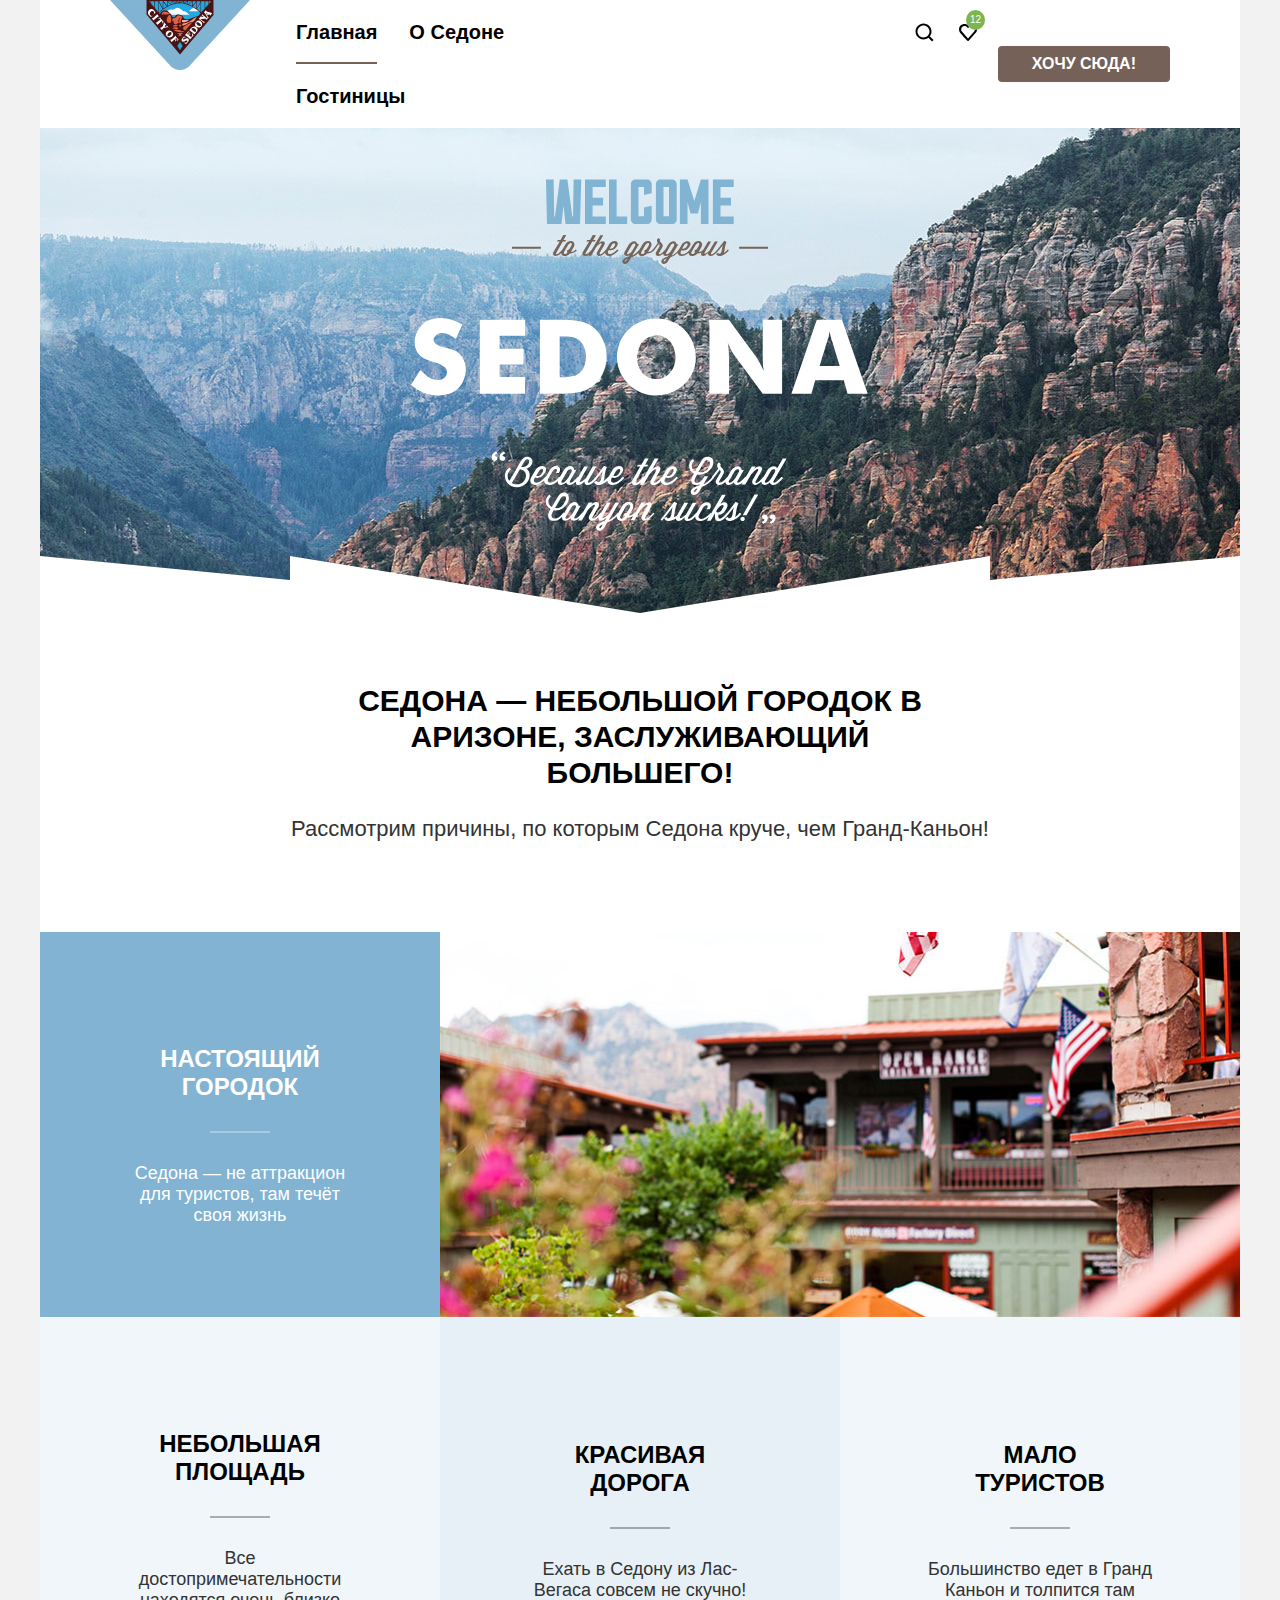
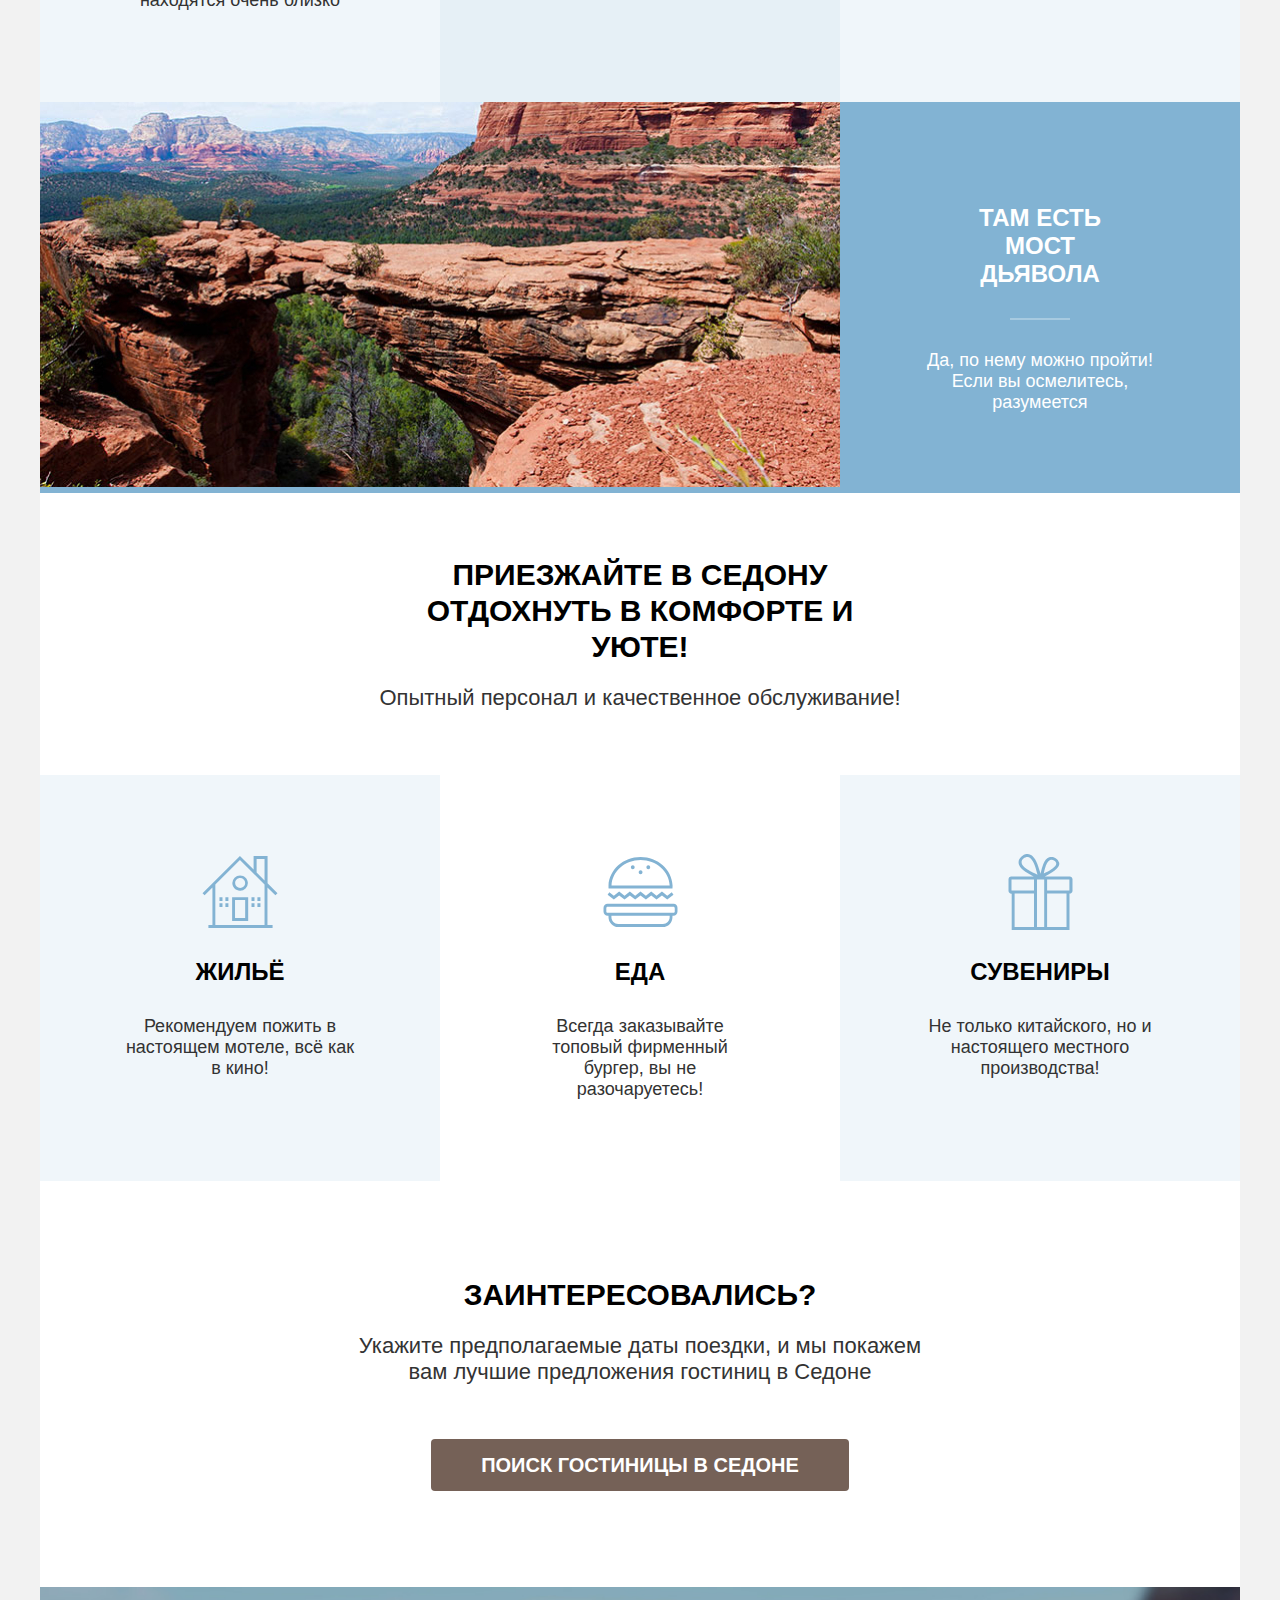
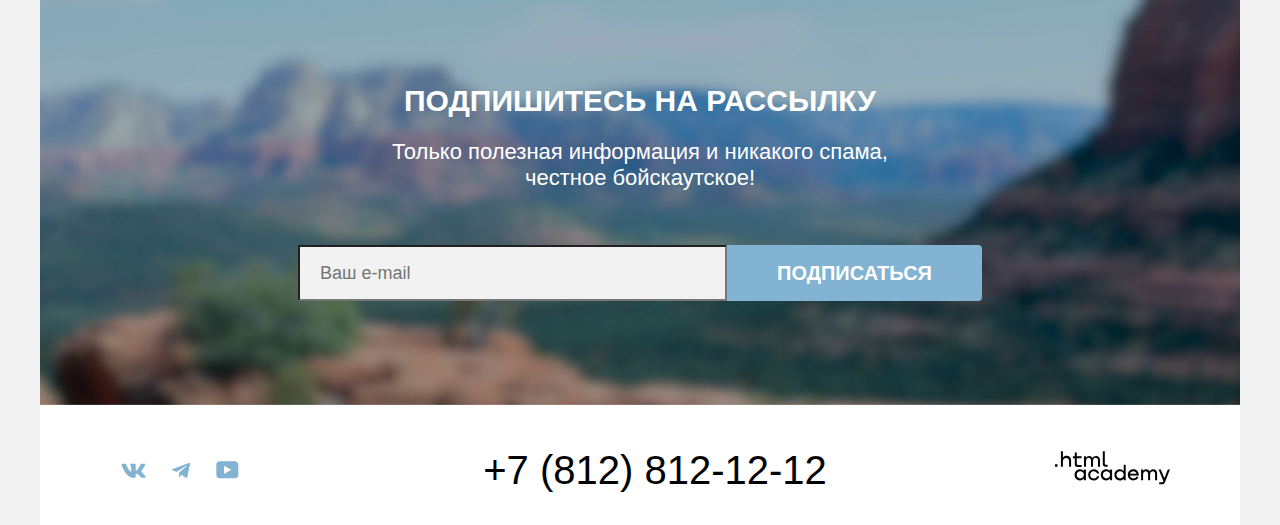
==== commit 2c18fe84: "Добавляет декоративные элементы всех страниц" ====
--- a/index.html
+++ b/index.html
@@ -4,6 +4,9 @@
         <meta charset="UTF-8"/>
         <meta name="viewport" content="width=device-width, initial-scale=1.0"/>
         <title>Седона. Городок в Аризоне</title>
+        <link rel="icon" type="image/png" sizes="32x32" href="images/favicon-32x32.png">
+        <link rel="icon" type="image/x-icon" href="favicon.ico">
+        <!-- <link rel="stylesheet" href="styles/outline.css"> -->
         <link rel="stylesheet" href="styles/styles.css">
     </head>
     <body>
@@ -39,7 +42,7 @@
                             </li>
                         </ul>
                     </nav>
-                    <a class="header-button" href="#">Хочу сюда!</a>
+                    <a class="header-button button" href="#">Хочу сюда!</a>
                 </div>
             </header>
 
@@ -91,8 +94,7 @@
                                 </p>
                             </div>
                         </li>
-                        <li
-                            class="advantages-item advantages-item-wide advantages-item-wide-reverse">
+                        <li class="advantages-item advantages-item-wide advantages-item-wide-reverse">
                             <div class="advantages-item-container">
                                 <h3 class="advantages-title">Там есть мост дьявола</h3> <!-- нужно использовать <br> -->
                                 <p class="advantages-description">
@@ -144,7 +146,7 @@
                         <!-- нужно использовать <br> -->
                         Укажите предполагаемые даты поездки, и мы покажем вам лучшие предложения гостиниц в Седоне
                     </p>
-                    <a class="search-button" href="#">ПОИСК ГОСТИНИЦЫ В СЕДОНЕ</a>
+                    <a class="search-button button" href="#">ПОИСК ГОСТИНИЦЫ В СЕДОНЕ</a>
                 </section>
 
                 <section class="subscribe subscribe-theme-custom">
@@ -157,7 +159,7 @@
                             <label class="visually-hidden" for="user-email">Ваш e-mail</label>
                             <input class="field" type="text" name="user-email" id="user-email" placeholder="Ваш e-mail" required/>
                         </p>
-                        <button class="subscribe-button" type="submit">
+                        <button class="subscribe-button button" type="submit">
                             Подписаться
                         </button>
                     </form>
@@ -170,30 +172,25 @@
                         <li class="footer-social-item">
                             <a class="footer-social-link" href="https://vk.com/htmlacademy">
                                 <span class="visually-hidden">ВКонтакте</span>
-                                <!-- svg картинки ВКонтакте-->
-                                <!-- <svg class="footer-social-img" xmlns="http://www.w3.org/2000/svg" width="25" height="15" fill="none"><path fill="#83B3D3" fill-rule="evenodd" clip-rule="evenodd" d="M24.12 1.8c.16-.54 0-.94-.8-.94H20.7c-.67 0-.98.34-1.15.73 0 0-1.33 3.2-3.22 5.27-.61.6-.9.8-1.23.8-.16 0-.41-.2-.41-.75v-5.1c0-.66-.19-.95-.74-.95H9.82c-.42 0-.67.3-.67.59 0 .62.95.76 1.04 2.51v3.8c0 .83-.15.98-.48.98-.9 0-3.06-3.2-4.34-6.88-.25-.72-.5-1-1.18-1H1.57c-.75 0-.9.34-.9.73 0 .68.89 4.07 4.14 8.55 2.17 3.06 5.23 4.72 8 4.72 1.68 0 1.88-.37 1.88-1v-2.32c0-.74.16-.88.7-.88.38 0 1.05.19 2.6 1.66 1.79 1.75 2.08 2.54 3.08 2.54h2.63c.75 0 1.12-.37.9-1.1-.23-.72-1.08-1.77-2.2-3.02-.62-.71-1.54-1.48-1.82-1.86-.39-.5-.28-.71 0-1.15 0 0 3.2-4.42 3.54-5.93Z"/></svg> -->
+                                <svg class="footer-social-img" aria-hidden="true" focusable="false" xmlns="http://www.w3.org/2000/svg" width="25" height="15" fill="currentColor" viewBox="0 0 25 15"><path fill-rule="evenodd" d="M24.12 1.8c.16-.54 0-.94-.8-.94H20.7c-.67 0-.98.34-1.15.73 0 0-1.33 3.2-3.22 5.27-.61.6-.9.8-1.23.8-.16 0-.41-.2-.41-.75v-5.1c0-.66-.19-.95-.74-.95H9.82c-.42 0-.67.3-.67.59 0 .62.95.76 1.04 2.51v3.8c0 .83-.15.98-.48.98-.9 0-3.06-3.2-4.34-6.88-.25-.72-.5-1-1.18-1H1.57c-.75 0-.9.34-.9.73 0 .68.89 4.07 4.14 8.55 2.17 3.06 5.23 4.72 8 4.72 1.68 0 1.88-.37 1.88-1v-2.32c0-.74.16-.88.7-.88.38 0 1.05.19 2.6 1.66 1.79 1.75 2.08 2.54 3.08 2.54h2.63c.75 0 1.12-.37.9-1.1-.23-.72-1.08-1.77-2.2-3.02-.62-.71-1.54-1.48-1.82-1.86-.39-.5-.28-.71 0-1.15 0 0 3.2-4.42 3.54-5.93Z" clip-rule="evenodd"/></svg>
                             </a>
                         </li>
                         <li class="footer-social-item">
                             <a class="footer-social-link" href="https://t.me/htmlacademy">
                                 <span class="visually-hidden">Телеграмм</span>
-                                <!-- svg картинки Телеграмм-->
-                                <!-- <svg class="footer-social-img" xmlns="http://www.w3.org/2000/svg" width="18" height="16" fill="none"><path fill="#83B3D3" d="M16.79.96.84 7.1c-1.09.44-1.08 1.05-.2 1.32l4.1 1.28 9.47-5.98c.44-.27.85-.13.52.17l-7.68 6.93-.28 4.22c.41 0 .6-.2.83-.41l1.99-1.94 4.13 3.06c.77.42 1.31.2 1.5-.71l2.72-12.8c.28-1.1-.43-1.61-1.16-1.28Z"/></svg> -->
+                                <svg class="footer-social-img" aria-hidden="true" focusable="false" xmlns="http://www.w3.org/2000/svg" width="18" height="16" fill="currentColor" viewBox="0 0 18 16"><path d="M16.79.96.84 7.1c-1.09.44-1.08 1.05-.2 1.32l4.1 1.28 9.47-5.98c.44-.27.85-.13.52.17l-7.68 6.93-.28 4.22c.41 0 .6-.2.83-.41l1.99-1.94 4.13 3.06c.77.42 1.31.2 1.5-.71l2.72-12.8c.28-1.1-.43-1.61-1.16-1.28Z"/></svg>
                             </a>
                         </li>
                         <li class="footer-social-item">
                             <a class="footer-social-link" href="https://www.youtube.com/user/htmlacademyru">
                                 <span class="visually-hidden">YouTube</span>
-                                <!-- svg картинки YouTube-->
-                                <!-- <svg class="footer-social-img" xmlns="http://www.w3.org/2000/svg" width="23" height="18" fill="none"><path fill="#83B3D3" d="M18.94.36H3.51C1.65.36.33 1.95.33 3.76v10.09c0 1.91 1.32 3.5 3.18 3.5h15.65c1.64 0 3.17-1.59 3.17-3.4V3.76c-.22-1.8-1.53-3.4-3.39-3.4ZM7.99 12.89V4.82l7.34 4.04-7.34 4.03Z"/></svg> -->
+                                <svg class="footer-social-img" aria-hidden="true" focusable="false" xmlns="http://www.w3.org/2000/svg" width="23" height="18" fill="currentColor" viewBox="0 0 23 18"><path d="M18.94.36H3.51C1.65.36.33 1.95.33 3.76v10.09c0 1.91 1.32 3.5 3.18 3.5h15.65c1.64 0 3.17-1.59 3.17-3.4V3.76c-.22-1.8-1.53-3.4-3.39-3.4ZM7.99 12.89V4.82l7.34 4.04-7.34 4.03Z"/></svg>
                             </a>
                         </li>
                     </ul>
                     <a class="footer-phone" href="tel:+78128121212">+7 (812) 812-12-12</a>
                     <a class="copyright" href="https://htmlacademy.ru/">
-                        <img class="copyright-img" src="images/htmlacademy.svg" width="115" height="33" alt="Логотип htmlacademy">
-                        <!-- svg картинки .htmlacademy-->
-                        <!-- <svg xmlns="http://www.w3.org/2000/svg" width="115" height="33" fill="none"><path fill="#000" d="M0 13.26v2.6h2.5v-2.6H0ZM11.6 4.86c-1.6 0-2.8.7-3.6 1.7h-.1V.36h-2v15.5h2v-5.3c0-2.1 1.3-3.6 3.3-3.6 1.8 0 2.9 1.4 2.9 3.2v5.7h2v-6.1c.1-3-1.8-4.9-4.5-4.9ZM26.6 5.16h-4.8v-3.7h-2v3.8h-1.9v2h1.9v6c0 1.7 1 2.7 2.7 2.7h4.1v-2h-3.7c-.7 0-1.1-.4-1.1-1.1v-5.7h4.8v-2ZM41.1 4.96c-1.6 0-2.9.8-3.5 2.1h-.1c-.6-1.2-1.8-2.1-3.4-2.1-1.4 0-2.5.8-3.1 1.8h-.1v-1.6H29v10.6h2v-5.4c0-2 1-3.5 2.6-3.5 1.5 0 2.4 1 2.4 2.6v6.3h2v-5.6c0-2.4 1.4-3.3 2.6-3.3 1.5 0 2.4 1 2.4 2.6v6.3h2v-6.5c.1-2.5-1.4-4.3-3.9-4.3ZM47.8 13.06c0 1.7 1 2.7 2.8 2.7h2v-2h-1.7c-.7 0-1.1-.4-1.1-1.1V.36h-2v12.7ZM28.9 20.06c-.9-1.1-2.2-1.8-3.9-1.8-3.1 0-5.4 2.3-5.4 5.6s2.3 5.6 5.4 5.6c1.8 0 3-.8 3.8-1.9h.1v1.6h2v-10.6h-2v1.5Zm-3.6 7.4c-2.2 0-3.6-1.6-3.6-3.6s1.4-3.6 3.6-3.6 3.6 1.6 3.6 3.6c0 1.9-1.4 3.6-3.6 3.6ZM44.2 22.36c-.5-2.4-2.6-4.1-5.4-4.1a5.4 5.4 0 0 0-5.6 5.6c0 3.1 2.2 5.6 5.6 5.6 2.8 0 4.9-1.8 5.4-4.2h-2.1a3.4 3.4 0 0 1-3.3 2.3c-2.2 0-3.6-1.6-3.6-3.6s1.4-3.6 3.6-3.6c1.6 0 2.8 1 3.3 2.2h2.1v-.2ZM55.1 20.06c-.9-1.1-2.2-1.8-3.9-1.8-3.1 0-5.4 2.3-5.4 5.6s2.3 5.6 5.4 5.6c1.8 0 3-.8 3.8-1.9h.1v1.6h2v-10.6h-2v1.5Zm-3.6 7.4c-2.2 0-3.6-1.6-3.6-3.6s1.4-3.6 3.6-3.6 3.6 1.6 3.6 3.6c0 1.9-1.5 3.6-3.6 3.6ZM68.7 20.16c-.9-1.1-2.2-1.9-3.9-1.9-3.1 0-5.4 2.3-5.4 5.6s2.2 5.6 5.4 5.6c1.7 0 3-.8 3.8-1.8h.1v1.5h2v-15.4h-2v6.4Zm-3.6 7.3c-2.2 0-3.6-1.6-3.6-3.6s1.4-3.6 3.6-3.6 3.6 1.6 3.6 3.6c-.1 2-1.5 3.6-3.6 3.6ZM78.3 18.26c-3.3 0-5.5 2.5-5.5 5.6 0 3 2.1 5.6 5.5 5.6 2.5 0 4.5-1.3 5.2-3.6h-2.1c-.5 1-1.6 1.6-3 1.6-1.9 0-3.3-1.3-3.4-2.9h8.8c.2-3.6-2-6.3-5.5-6.3Zm0 1.9c1.7 0 3 1 3.3 2.6h-6.5c.3-1.5 1.5-2.6 3.2-2.6ZM98.2 18.26c-1.6 0-2.9.8-3.6 2h-.1c-.6-1.2-1.8-2-3.4-2-1.4 0-2.5.7-3.1 1.8v-1.5h-1.9v10.6h2v-5.4c0-2 1-3.4 2.6-3.5 1.5 0 2.4 1 2.4 2.6v6.3h2v-5.6c0-2.4 1.4-3.3 2.6-3.3 1.5 0 2.4 1 2.4 2.6v6.3h2v-6.5c.1-2.6-1.4-4.4-3.9-4.4ZM109.4 27.36l-3.6-8.9h-2.2l4.8 11.6c-.3.9-.7 1.2-1.7 1.2h-2.5v2h2.5c1.8 0 2.8-.8 3.5-2.6l4.7-12.2h-2.1l-3.4 8.9Z"/></svg> -->
+                        <svg aria-hidden="true" focusable="false" xmlns="http://www.w3.org/2000/svg" width="115" height="34" fill="currentColor" viewBox="0 0 115 34"><path d="M0 13.26v2.6h2.5v-2.6H0ZM11.6 4.86c-1.6 0-2.8.7-3.6 1.7h-.1V.36h-2v15.5h2v-5.3c0-2.1 1.3-3.6 3.3-3.6 1.8 0 2.9 1.4 2.9 3.2v5.7h2v-6.1c.1-3-1.8-4.9-4.5-4.9ZM26.6 5.16h-4.8v-3.7h-2v3.8h-1.9v2h1.9v6c0 1.7 1 2.7 2.7 2.7h4.1v-2h-3.7c-.7 0-1.1-.4-1.1-1.1v-5.7h4.8v-2ZM41.1 4.96c-1.6 0-2.9.8-3.5 2.1h-.1c-.6-1.2-1.8-2.1-3.4-2.1-1.4 0-2.5.8-3.1 1.8h-.1v-1.6H29v10.6h2v-5.4c0-2 1-3.5 2.6-3.5 1.5 0 2.4 1 2.4 2.6v6.3h2v-5.6c0-2.4 1.4-3.3 2.6-3.3 1.5 0 2.4 1 2.4 2.6v6.3h2v-6.5c.1-2.5-1.4-4.3-3.9-4.3ZM47.8 13.06c0 1.7 1 2.7 2.8 2.7h2v-2h-1.7c-.7 0-1.1-.4-1.1-1.1V.36h-2v12.7ZM28.9 20.06c-.9-1.1-2.2-1.8-3.9-1.8-3.1 0-5.4 2.3-5.4 5.6s2.3 5.6 5.4 5.6c1.8 0 3-.8 3.8-1.9h.1v1.6h2v-10.6h-2v1.5Zm-3.6 7.4c-2.2 0-3.6-1.6-3.6-3.6s1.4-3.6 3.6-3.6 3.6 1.6 3.6 3.6c0 1.9-1.4 3.6-3.6 3.6ZM44.2 22.36c-.5-2.4-2.6-4.1-5.4-4.1a5.4 5.4 0 0 0-5.6 5.6c0 3.1 2.2 5.6 5.6 5.6 2.8 0 4.9-1.8 5.4-4.2h-2.1a3.4 3.4 0 0 1-3.3 2.3c-2.2 0-3.6-1.6-3.6-3.6s1.4-3.6 3.6-3.6c1.6 0 2.8 1 3.3 2.2h2.1v-.2ZM55.1 20.06c-.9-1.1-2.2-1.8-3.9-1.8-3.1 0-5.4 2.3-5.4 5.6s2.3 5.6 5.4 5.6c1.8 0 3-.8 3.8-1.9h.1v1.6h2v-10.6h-2v1.5Zm-3.6 7.4c-2.2 0-3.6-1.6-3.6-3.6s1.4-3.6 3.6-3.6 3.6 1.6 3.6 3.6c0 1.9-1.5 3.6-3.6 3.6ZM68.7 20.16c-.9-1.1-2.2-1.9-3.9-1.9-3.1 0-5.4 2.3-5.4 5.6s2.2 5.6 5.4 5.6c1.7 0 3-.8 3.8-1.8h.1v1.5h2v-15.4h-2v6.4Zm-3.6 7.3c-2.2 0-3.6-1.6-3.6-3.6s1.4-3.6 3.6-3.6 3.6 1.6 3.6 3.6c-.1 2-1.5 3.6-3.6 3.6ZM78.3 18.26c-3.3 0-5.5 2.5-5.5 5.6 0 3 2.1 5.6 5.5 5.6 2.5 0 4.5-1.3 5.2-3.6h-2.1c-.5 1-1.6 1.6-3 1.6-1.9 0-3.3-1.3-3.4-2.9h8.8c.2-3.6-2-6.3-5.5-6.3Zm0 1.9c1.7 0 3 1 3.3 2.6h-6.5c.3-1.5 1.5-2.6 3.2-2.6ZM98.2 18.26c-1.6 0-2.9.8-3.6 2h-.1c-.6-1.2-1.8-2-3.4-2-1.4 0-2.5.7-3.1 1.8v-1.5h-1.9v10.6h2v-5.4c0-2 1-3.4 2.6-3.5 1.5 0 2.4 1 2.4 2.6v6.3h2v-5.6c0-2.4 1.4-3.3 2.6-3.3 1.5 0 2.4 1 2.4 2.6v6.3h2v-6.5c.1-2.6-1.4-4.4-3.9-4.4ZM109.4 27.36l-3.6-8.9h-2.2l4.8 11.6c-.3.9-.7 1.2-1.7 1.2h-2.5v2h2.5c1.8 0 2.8-.8 3.5-2.6l4.7-12.2h-2.1l-3.4 8.9Z"/></svg>
                     </a>
                 </div>
             </footer>
--- a/styles/styles.css
+++ b/styles/styles.css
@@ -1,6 +1,6 @@
 @font-face {
     font-family: "PT Sans";
-    src: url(../fonts/ptsans-400.woff2);
+    src: url("../fonts/ptsans-400.woff2");
     font-weight: 400;
     font-style: normal;
     font-display: swap;
@@ -8,7 +8,7 @@
 
 @font-face {
     font-family: "PT Sans";
-    src: url(../fonts/ptsans-700.woff2);
+    src: url("../fonts/ptsans-700.woff2");
     font-weight: 700;
     font-style: normal;
     font-display: swap;
@@ -34,6 +34,7 @@
     min-height: 100%;
     width: 1200px;
     margin: 0 auto;
+    background-color: #fff;
 }
 
 .visually-hidden {
@@ -56,6 +57,7 @@
 .page-header-container {
     display: flex;
     align-items: center;
+    /* margin-bottom: -6px; */
     padding-left: 70px;
     padding-right: 70px;
 }
@@ -69,6 +71,8 @@
 .navigation-logo {
     width: 140px;
     margin-right: 30px;
+    margin-bottom: -6px;
+    z-index: 1;
 }
 
 .page-header-logo {
@@ -98,7 +102,19 @@
     text-decoration: none;
 }
 
-.navigation-link-current {}
+.navigation-link-current {
+    position: relative;
+}
+
+.navigation-link-current::after {
+    content: "";
+    position: absolute;
+    right: 16px;
+    bottom: 0;
+    left: 16px;
+    height: 2px;
+    background-color: #756257;
+}
 
 /* --------------------------navigation-user-------------------------- */
 
@@ -115,6 +131,7 @@
 .navigation-user-item {}
 
 .navigation-user-link {
+    position: relative;
     display: block;
     padding: 22px 12px;
     width: 20px;
@@ -126,20 +143,36 @@
     text-decoration: none;
 }
 
-.navigation-user-link-search {}
-
-.navigation-user-link-favorite {}
-
+.navigation-user-link-search {
+    background-image: url("../images/search.svg");
+    background-repeat: no-repeat;
+    background-position: center;
+}
+
+.navigation-user-link-favorite {
+    background-image: url("../images/favorite.svg");
+    background-repeat: no-repeat;
+    background-position: center;
+}
+
+/* Вопросы по св-вам: overflow: hidden; height: 20px; min-width: 20px; max-width: 3ch; */
 .favorite-icon {
+    position: absolute;
+    top: 10px;
+    right: 5px;
     font-size: 10px;
     font-weight: 400;
     line-height: 10px;
     text-align: center;
     color: #ffffff;
     background-color: #7DB54F;
+    border-radius: 50%;
+    padding: 5px 4px;
 }
 
 .header-button {
+    display: inline-block;
+    padding: 8px 34px;
     font-family: inherit;
     font-size: 16px;
     font-weight: 700;
@@ -147,8 +180,30 @@
     text-align: center;
     color: #ffffff;
     background-color: #756157;
-    text-transform: uppercase;
-    text-decoration: none;
+    border: none;
+    border-radius: 4px;
+    text-transform: uppercase;
+    text-decoration: none;
+    box-sizing: border-box;
+    cursor: pointer;
+}
+
+.header-button:hover {
+    background-color: #615048;
+}
+
+.header-button:focus-visible {
+    background-color: #615048;
+}
+
+.header-button:active {
+    background-color: #756157;
+    color: rgba(255, 255, 255, 0.3);
+}
+
+.header-button:disabled {
+    background-color: #E5E5E5;
+    pointer-events: none;
 }
 
 /* ================================page-header=========================== */
@@ -218,6 +273,10 @@
     background-color: rgba(131, 179, 211, 0.12);
 }
 
+.advantages-item-wide {
+    background-color: #82B3D3;
+}
+
 .advantages-item-container {
     display: flex;
     flex-direction: column;
@@ -230,8 +289,13 @@
     /* margin-bottom: auto; */
 }
 
-.advantages-item-wide {
-    background-color: #82B3D3;
+.advantages-item-container::before {
+    content: "";
+    margin-bottom: 30px;
+    order: 2;
+    width: 60px;
+    height: 2px;
+    background-color: rgba(0, 0, 0, 0.3);
 }
 
 .advantages-title {
@@ -246,10 +310,11 @@
 }
 
 .advantages-description {
-    /* margin-top: 0; */
-    /* margin-bottom: 22px; */
+    margin-top: 0;
+    margin-bottom: 0;
     text-align: center;
     color: #333333;
+    order: 3;
 }
 
 .advantages-img {
@@ -262,6 +327,10 @@
 
 .advantages-item-wide-reverse {
     flex-direction: row-reverse;
+}
+
+.advantages-item-wide .advantages-item-container::before {
+    background-color: rgba(255, 255, 255, 0.3);
 }
 
 .advantages-item-wide .advantages-title {
@@ -318,6 +387,7 @@
 .infrastructure-item-home {
     background-image: url("../images/house.svg");
     background-repeat: no-repeat;
+    background-position: center 81px;
 }
 
 .infrastructure-title {
@@ -339,11 +409,13 @@
 .infrastructure-item-meal {
     background-image: url("../images/food.svg");
     background-repeat: no-repeat;
+    background-position: center 82px;
 }
 
 .infrastructure-item-souvenir {
     background-image: url("../images/souvenirs.svg");
     background-repeat: no-repeat;
+    background-position: center 79px;
 }
 
 /* ----------------------------search---------------------------- */
@@ -383,6 +455,28 @@
     text-decoration: none;
     color: #ffffff;
     background-color: #756157;
+    border: none;
+    border-radius: 4px;
+    box-sizing: border-box;
+    cursor: pointer;
+}
+
+.search-button:hover {
+    background-color: #615048;
+}
+
+.search-button:focus-visible {
+    background-color: #615048;
+}
+
+.search-button:active {
+    background-color: #756157;
+    color: rgba(255, 255, 255, 0.3);
+}
+
+.search-button:disabled {
+    background-color: #E5E5E5;
+    pointer-events: none;
 }
 
 /* ---------------------------subscribe--------------------------- */
@@ -419,14 +513,18 @@
 
 .subscribe-form {
     display: flex;
-    justify-content: center;
-}
-
-.subscribe-form-name {}
+}
+
+.subscribe-form-name {
+    margin: 0;
+    flex-grow: 1;
+    display: flex;
+}
 
 .field {
-    width: 452px;
-    margin: 0;
+    width: 100%;
+    margin: 0;
+    padding: 14px 20px;
     font-family: inherit;
     font-size: 18px;
     font-weight: 400;
@@ -435,6 +533,8 @@
 }
 
 .subscribe-button {
+    display: inline-block;
+    padding: 8px 50px;
     font-family: inherit;
     font-size: 20px;
     font-weight: 700;
@@ -444,6 +544,27 @@
     text-align: center;
     text-transform: uppercase;
     text-decoration: none;
+    border: none;
+    border-radius: 0 4px 4px 0;
+    box-sizing: border-box;
+    cursor: pointer;
+}
+
+.subscribe-button:hover {
+    background-color: #68A2CA;
+}
+
+.subscribe-button:focus-visible {
+    background-color: #68A2CA;
+}
+
+.subscribe-button:active {
+    background-color: #82B3D3;
+    color: rgba(255, 255, 255, 0.3);
+}
+
+.subscribe-button:disabled {
+    background-color: #E5E5E5;
 }
 
 /* ================================main-index=========================== */
@@ -483,6 +604,19 @@
     height: 40px;
     color: #82B3D3;
     text-decoration: none;
+    box-sizing: border-box;
+}
+
+.footer-social-link:hover {
+    color: #68A2CA;
+}
+
+.footer-social-link:focus-visible {
+    color: #68A2CA;
+}
+
+.footer-social-link:active {
+    color: rgba(104, 162, 202, 0.3);
 }
 
 .footer-phone {
@@ -497,13 +631,33 @@
     text-align: center;
 }
 
+.footer-phone:hover {
+    color: #756157;
+}
+
+.footer-phone:focus-visible {
+    color: #756157;
+}
+
+.footer-phone:active {
+    color: rgba(117, 97, 87, 0.3);
+}
+
 .copyright {
     width: 115px;
     color: #000000;
 }
 
-.copyright-img {
-    display: block;
+.copyright:hover {
+    color: #756157;
+}
+
+.copyright:focus-visible {
+    color: #756157;
+}
+
+.copyright:active {
+    color: rgba(117, 97, 87, 0.3);
 }
 
 /* =============================page-footer============================= */
@@ -544,9 +698,38 @@
 }
 
 .breadcrumbs-item {
+    position: relative;
     display: flex;
     align-items: center;
 }
+
+/* Мой вариант */
+.breadcrumbs-item::after {
+    content: "";
+    position: absolute;
+    top: 6px;
+    left: 22px;
+    width: 8px;
+    height: 11px;
+    background-image: url("../images/arrow.svg");
+    background-repeat: no-repeat;
+}
+
+.breadcrumbs-item:last-child::after {
+    content: none;
+}
+
+/* Вариант sedona-38 (без margin-right: 28px; у .breadcrumbs-link) */
+/* .breadcrumbs-item:not(:last-child)::after {
+    width: 8px;
+    height: 11px;
+    margin-left: 10px;
+    margin-right: 10px;
+    background-image: url("../images/arrow.svg");
+    background-position: center;
+    background-repeat: no-repeat;
+    content: "";
+} */
 
 .breadcrumbs-link {
     margin-right: 28px;
@@ -559,6 +742,19 @@
 .breadcrumbs-home-link {
     width: 12px;
     height: 12px;
+    background-image: url("../images/home.svg");
+    background-repeat: no-repeat;
+    /* Можно ли размер указать в px или в % ? */
+    /* background-size: 12px 12px; */
+    background-size: cover;
+}
+
+.breadcrumbs-link:hover {
+    color: rgba(255, 255, 255, 0.6);
+}
+
+.breadcrumbs-link:active {
+    color: rgba(255, 255, 255, 0.3);
 }
 
 /* ---------------------------filters--------------------------- */
@@ -566,23 +762,18 @@
 .filters {}
 
 .catalog-filter {
-    display: flex;
+    display: grid;
+    grid-template-columns: 150px 150px auto 191px;
+    gap: 70px;
 }
 
 .catalog-filter-group {
-    width: 150px;
-    margin: 0;
-    margin-right: 70px;
+    margin: 0;
     padding: 0;
 }
 
-.catalog-filter-group:nth-child(2) {
-    margin-right: 140px;
-}
-
 .catalog-filter-group:nth-child(3) {
-    width: 360px;
-    margin-right: 0;
+    margin-left: auto;
 }
 
 .catalog-filter-title {
@@ -617,6 +808,18 @@
     font-size: 18px;
     line-height: 23px;
     color: #ffffff;
+}
+
+.range-wrapper-inputs {
+    display: flex;
+    gap: 2px;
+    width: 288px;
+    margin-bottom: 36px;
+    /* display: grid;
+    grid-template-columns: 1fr 1fr;
+    gap: 2px;
+    width: 288px;
+    margin-bottom: 36px; */
 }
 
 .catalog-filter-label {}
@@ -628,25 +831,41 @@
 }
 
 .range-input {
+    width: 100%;
+    padding: 12px 20px;
+    /* width: 100%;
+    padding: 12px 20px; */
     font-family: inherit;
     font-weight: 700;
     font-size: 18px;
     line-height: 24px;
     color: #000000;
     background-color: #F2F2F2;
+    box-sizing: border-box;
 }
 
 .range-input-min {}
 
 .range-input-max {}
 
-.range-toggle {}
+.range-toggle {
+    display: none;
+}
 
 .toggle-min {}
 
 .toggle-max {}
 
+.catalog-filter-button {
+    display: flex;
+    flex-direction: column;
+    padding-top: 56px;
+}
+
 .catalog-filter-submit {
+    display: inline-block;
+    margin-bottom: 32px;
+    padding: 8px 50px;
     font-family: inherit;
     font-weight: 700;
     font-size: 16px;
@@ -656,9 +875,28 @@
     text-transform: uppercase;
     text-decoration: none;
     text-align: center;
+    border: none;
+    border-radius: 4px;
+    cursor: pointer;
+}
+
+.catalog-filter-submit:hover,
+.catalog-filter-submit:focus-visible {
+    background-color: #68A2CA;
+}
+
+.catalog-filter-submit:active {
+    background-color: #82B3D3;
+    color: rgba(255, 255, 255, 0.3);
+}
+
+.catalog-filter-submit:disabled {
+    background-color: #E5E5E5;
 }
 
 .catalog-filter-reset {
+    display: inline-block;
+    padding: 8px 50px;
     font-family: inherit;
     font-weight: 700;
     font-size: 16px;
@@ -668,6 +906,29 @@
     text-transform: uppercase;
     text-decoration: none;
     text-align: center;
+    border: none;
+    border-radius: 4px;
+    cursor: pointer;
+}
+
+.catalog-filter-reset:hover {
+    color: rgba(255, 255, 255, 0.6);
+}
+
+.catalog-filter-reset:focus-visible {
+    outline: 3px solid #83B3D3;
+}
+
+.catalog-filter-reset:focus-visible {
+    outline: 3px solid #83B3D3;
+}
+
+.catalog-filter-reset:active {
+    color: rgba(255, 255, 255, 0.3);
+}
+
+.catalog-filter-reset:disabled {
+    color: rgba(255, 255, 255, 0.1);
 }
 
 /* -----------------------catalog-products----------------------- */
@@ -721,42 +982,55 @@
 .view-buttons {
     display: flex;
     flex-wrap: wrap;
-    /* Или gap или margin-right .view-button-item */
-    /* gap: 8px; */
+    gap: 8px;
     max-width: 160px;
     margin: 0;
     padding: 0;
     list-style-type: none;
-}
-
-.view-button-item {
-    margin-right: 8px;
-}
-
-.view-button-item:last-child {
-    margin-right: 0;
 }
 
 .view-button {
     display: block;
     width: 48px;
     height: 48px;
-}
-
-.view-button-current {}
-
-.view-button-tile {}
-
-.view-button-card {}
-
-.view-button-list {}
+    background-repeat: no-repeat;
+    background-position: center;
+    border: 2px solid #E5E5E5;
+    border-radius: 4px;
+    box-sizing: border-box;
+}
+
+.view-button-current {
+    border-color: #000000;
+}
+
+.view-button:hover,
+.view-button:active {
+    border: 2px solid #000000;
+}
+
+.view-button:focus-visible {
+    border: 2px solid #68A2CA;
+    outline: none;
+}
+
+.view-button-tile {
+    background-image: url("../images/tiles.svg");
+}
+
+.view-button-card {
+    background-image: url("../images/card.svg");
+}
+
+.view-button-list {
+    background-image: url("../images/list.svg");
+}
 
 /* product-list */
 
-/* flex Или grid; gap или margin-right */
 .product-list {
-    display: flex;
-    flex-wrap: wrap;
+    display: grid;
+    grid-template-columns: repeat(3, 340px);
     gap: 20px;
     margin: 0;
     margin-bottom: 40px;
@@ -765,32 +1039,62 @@
 }
 
 .product-card {
+    display: grid;
+    grid-template-columns: repeat(2, 140px);
+    gap: 16px 20px;
     width: 340px;
-    /* margin-right: 20px; */
+    padding: 20px;
     color: #333333;
-}
-
-/* .product-card:nth-child(3) {
-    margin-right: 0;
-} */
-
-.product-card-link {
-    text-decoration: none;
-}
-
-.product-card-img {}
+    box-sizing: border-box;
+    border: 1px solid #E5E5E5;
+    border-radius: 4px;
+}
+
+.product-card-img-link {
+    grid-column: 1 / -1;
+}
+
+.product-card-img-link:hover {
+    opacity: 0.6;
+}
+
+.product-card-img-link:focus-visible {
+    outline-offset: 3px;
+}
+
+.product-card-img-link:active {
+    opacity: 0.3;
+}
+
+.product-card-img {
+    display: block;
+}
+
+.product-card-title-link {
+    grid-column: 1 / -1;
+    text-decoration: none;
+}
 
 .product-card-title {
+    margin: 0;
     font-size: 24px;
     line-height: 28px;
     color: #000000;
 }
 
-.product-card-tipe {}
-
-.product-card-price {}
+.product-card-tipe {
+    margin: 0;
+}
+
+.product-card-price {
+    margin: 0;
+    text-align: right;
+}
 
 .product-card-button {
+    display: inline-block;
+    padding: 8px 20px;
+    font-family: inherit;
     font-weight: 700;
     font-size: 16px;
     line-height: 20px;
@@ -799,9 +1103,30 @@
     text-transform: uppercase;
     text-decoration: none;
     text-align: center;
+    border: none;
+    border-radius: 4px;
+    box-sizing: border-box;
+    cursor: pointer;
+}
+
+.product-card-button:hover,
+.product-card-button:focus-visible {
+    background-color: #615048;
+}
+
+.product-card-button:active {
+    background-color: #756157;
+    color: rgba(255, 255, 255, 0.3);
+}
+
+.product-card-button:disabled {
+    background-color: #E5E5E5;
 }
 
 .add-favorite-button {
+    display: inline-block;
+    padding: 8px 20px;
+    font-family: inherit;
     font-weight: 700;
     font-size: 16px;
     line-height: 20px;
@@ -810,9 +1135,26 @@
     text-transform: uppercase;
     text-decoration: none;
     text-align: center;
+    border: none;
+    border-radius: 4px;
+    box-sizing: border-box;
+    cursor: pointer;
+}
+
+.add-favorite-button:hover,
+.add-favorite-button:focus-visible {
+    background-color: #68A2CA;
+}
+
+.add-favorite-button:active {
+    background-color: #82B3D3;
+    color: rgba(255, 255, 255, 0.3);
 }
 
 .favorite-button {
+    display: inline-block;
+    padding: 8px 18px;
+    font-family: inherit;
     font-weight: 700;
     font-size: 16px;
     line-height: 20px;
@@ -821,19 +1163,51 @@
     text-transform: uppercase;
     text-decoration: none;
     text-align: center;
-}
-
-.product-card-stars {}
-
-.product-card-stars-4 {}
+    border: none;
+    border-radius: 4px;
+    box-sizing: border-box;
+    cursor: pointer;
+}
+
+.favorite-button:hover,
+.favorite-button:focus-visible {
+    background-color: #6C9E42;
+}
+
+.favorite-button:active {
+    background-color: #7DB54F;
+    color: rgba(255, 255, 255, 0.3);
+}
+
+.product-card-stars {
+    height: 17px;
+    margin: auto 0;
+    background-image: url("../images/star.svg");
+    background-repeat: space no-repeat;
+}
+
+.product-card-stars-2 {
+    width: 42px;
+}
+
+.product-card-stars-3 {
+    width: 66px;
+}
+
+.product-card-stars-4 {
+    width: 89px;
+}
 
 .product-card-rating {
+    margin: auto 0;
+    padding: 8px 20px;
     font-weight: 400;
     font-size: 16px;
     line-height: 20px;
     background-color: #F2F2F2;
     text-transform: uppercase;
-    /* text-align: center; */
+    text-align: center;
+    border-radius: 4px;
 }
 
 /* pagination */
@@ -858,9 +1232,11 @@
 }
 
 .pagination-link {
-    display: block;
-    width: 60px;
-    height: 60px;
+    display: flex;
+    align-items: center;
+    justify-content: center;
+    min-width: 60px;
+    min-height: 60px;
     padding: 10px;
     box-sizing: border-box;
     font-weight: 700;
@@ -871,11 +1247,29 @@
     text-transform: uppercase;
     text-decoration: none;
     text-align: center;
+    border-radius: 4px;
+}
+
+.pagination-link:hover,
+.pagination-link:focus-visible {
+    background-color: #68A2CA;
+}
+
+.pagination-link:active {
+    background-color: #82B3D3;
+    color: rgba(255, 255, 255, 0.3);
 }
 
 .pagination-current {
     color: #000000;
     background-color: #F2F2F2;
-}
-
-.pagination-text {}
+    pointer-events: none;
+}
+
+.pagination-text {
+    display: flex;
+    justify-content: center;
+    align-items: center;
+    min-width: 60px;
+    min-height: 60px;
+}
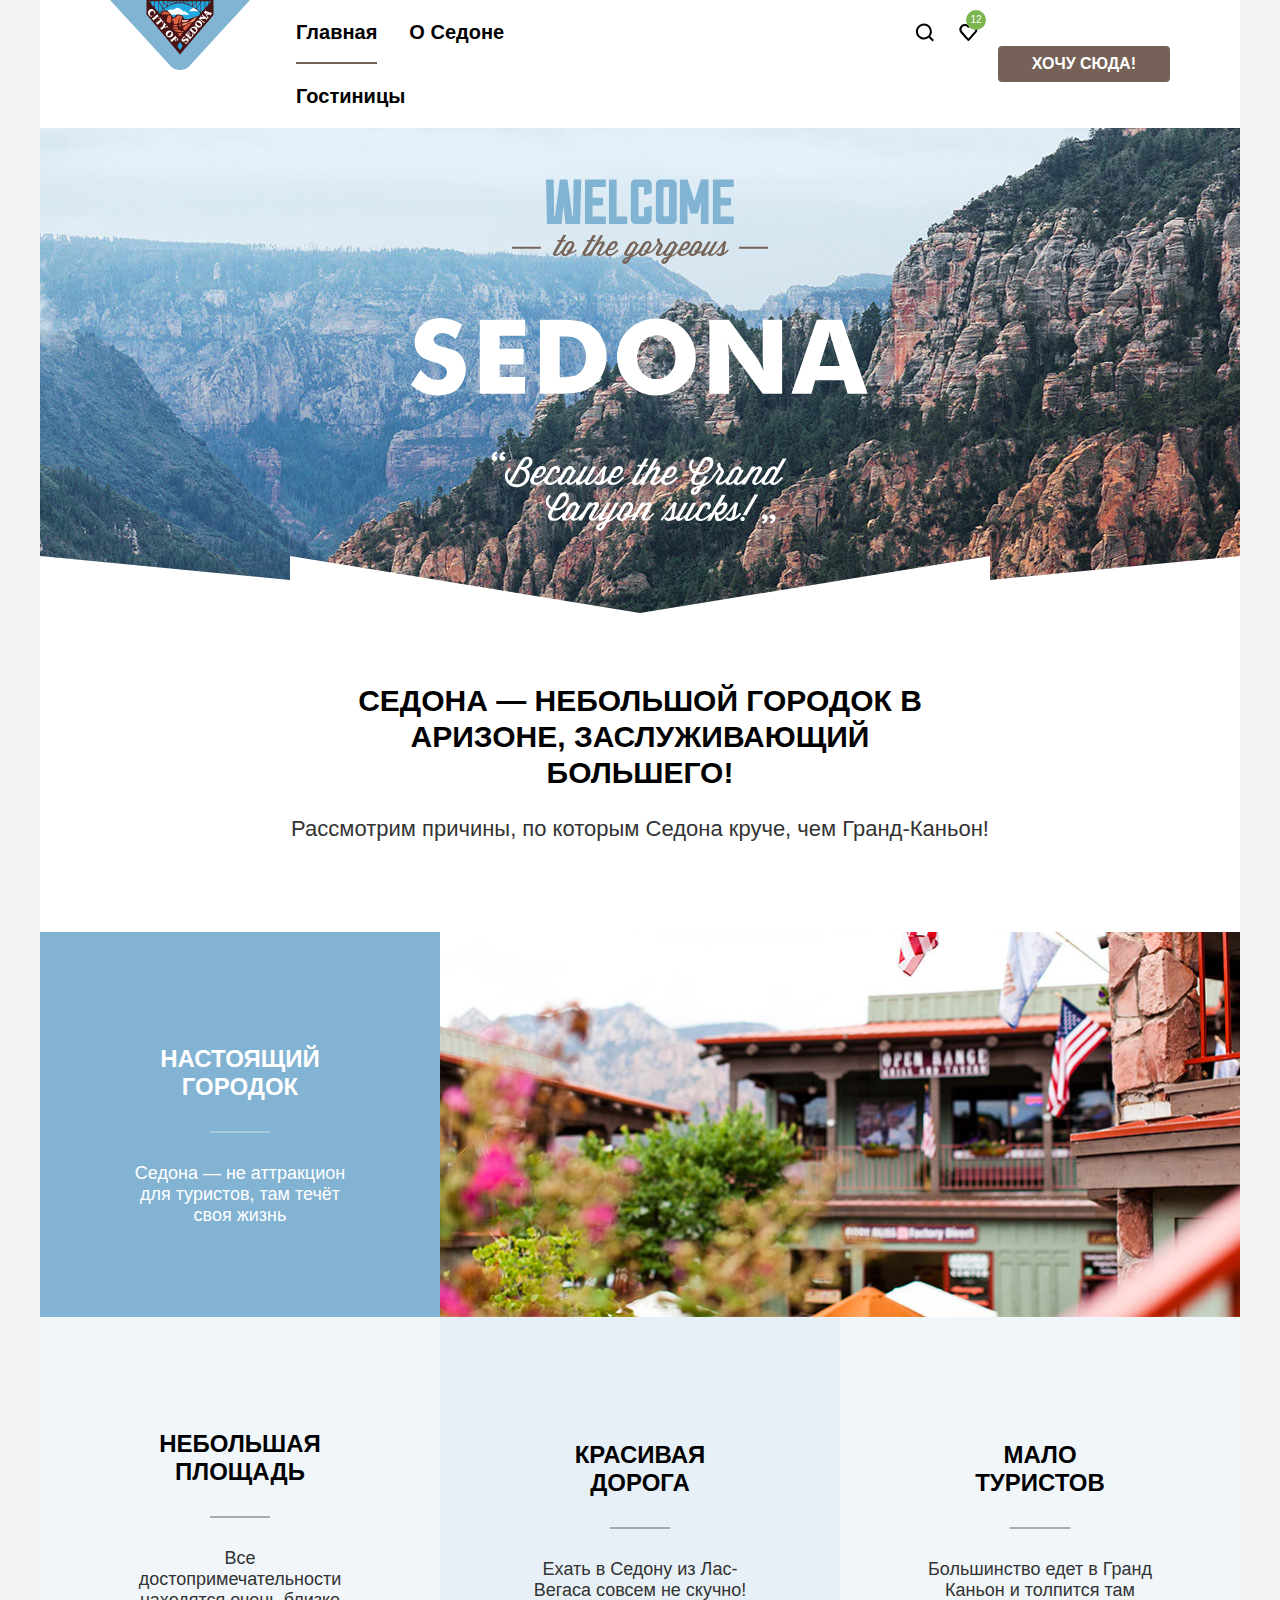
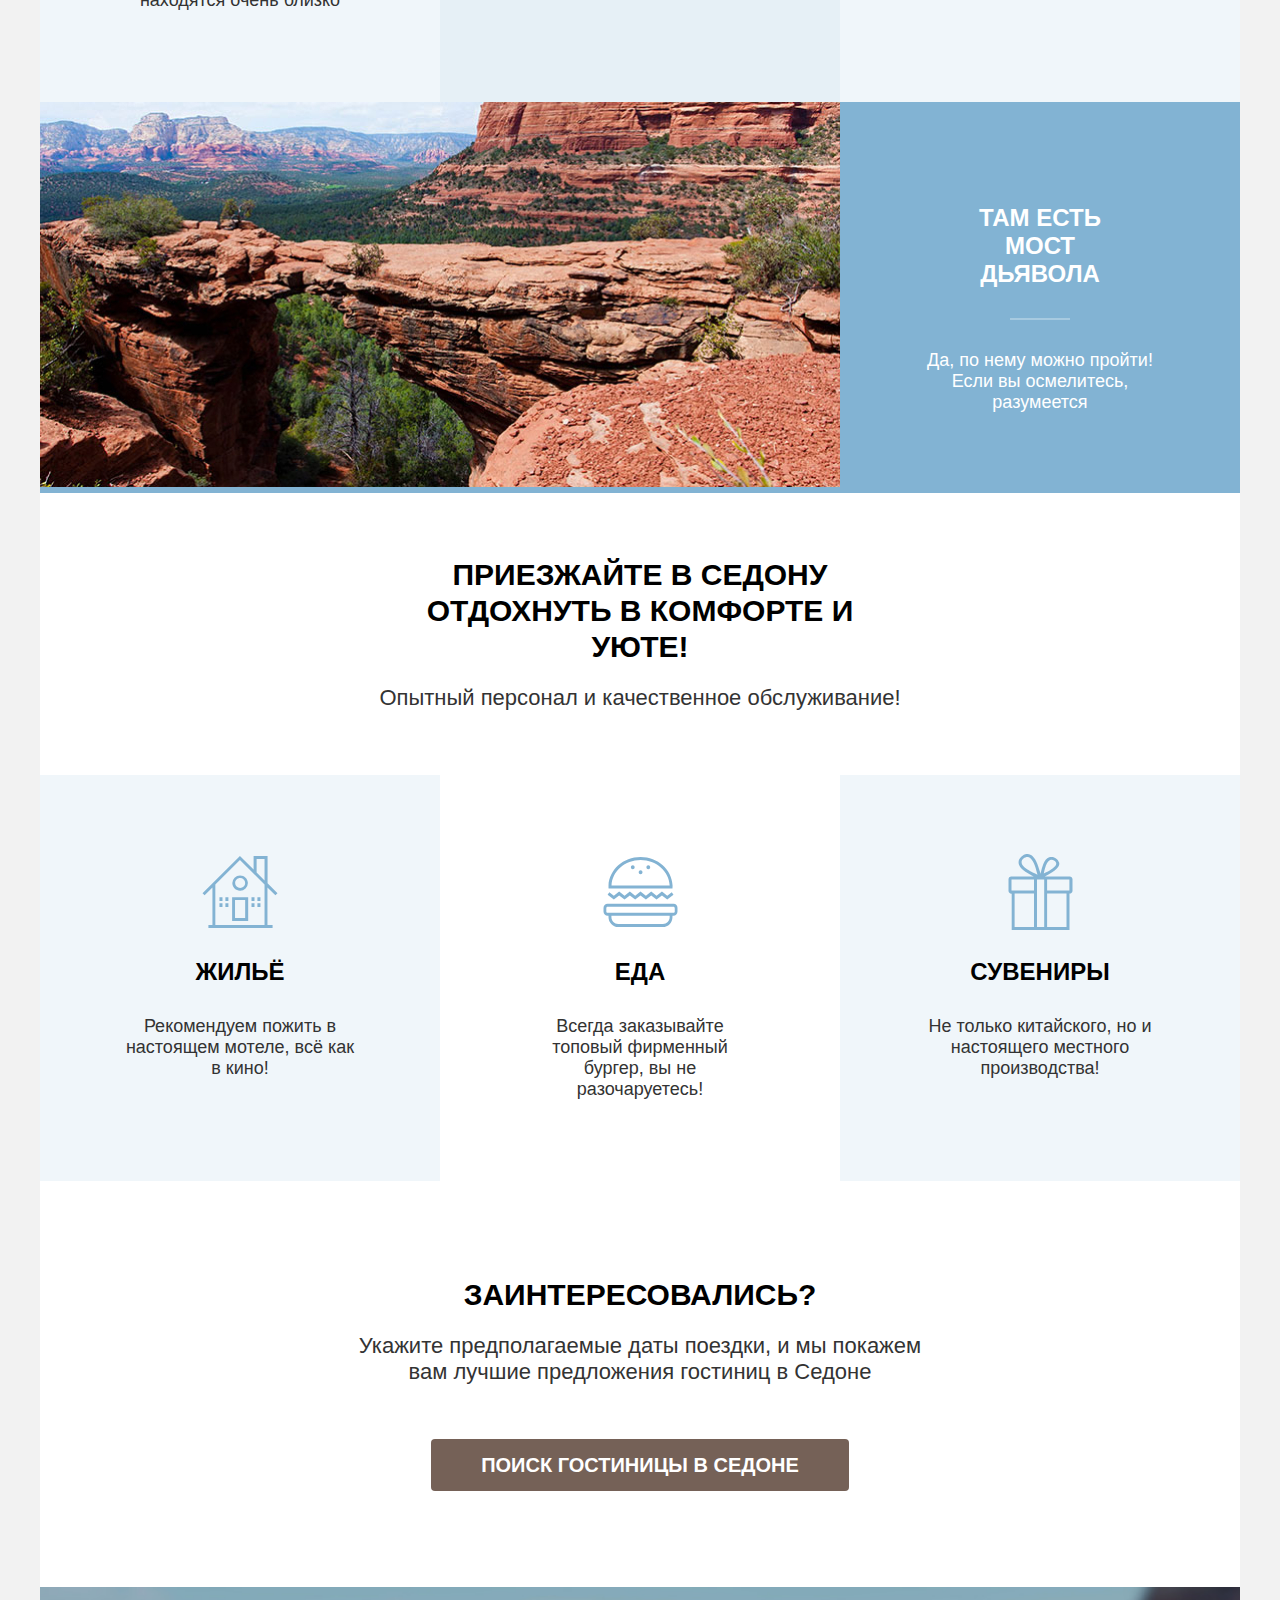
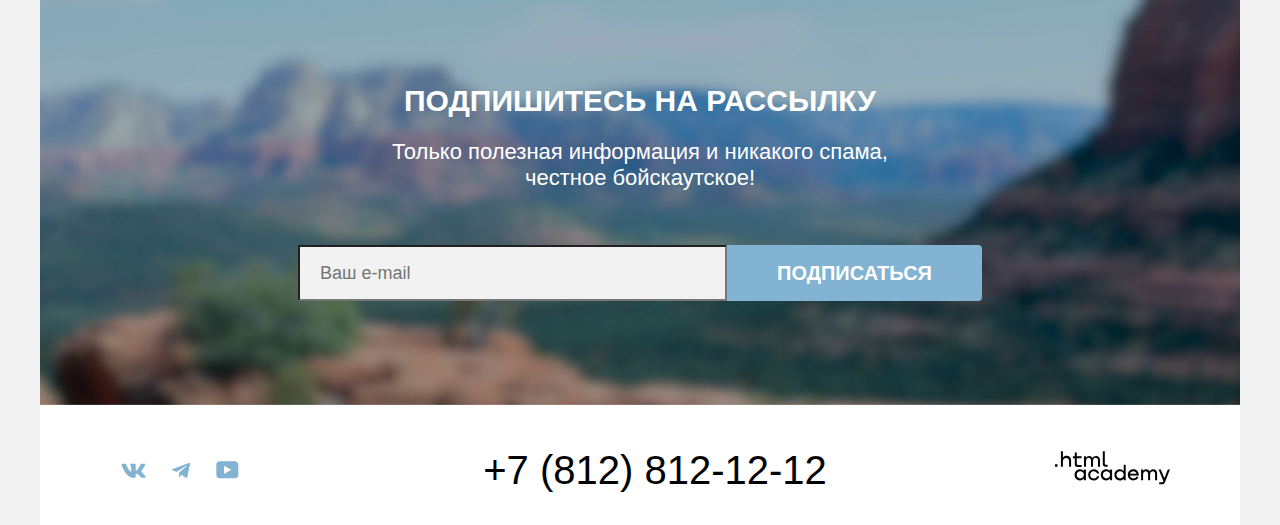
==== commit ff7af093: "Дополняет декоративные элементы всех страниц" ====
--- a/index.html
+++ b/index.html
@@ -32,11 +32,13 @@
                             <li class="navigation-user-item">
                                 <a class="navigation-user-link navigation-user-link-search" href="#">
                                     <span class="visually-hidden">Поиск</span>
+                                    <svg class="navigation-user-icon" aria-hidden="true" focusable="false" xmlns="http://www.w3.org/2000/svg" width="21" height="20" fill="currentColor" viewBox="0 0 21 20"><path d="m19.9 18-3.7-3.67c1-1.3 1.7-2.98 1.7-4.87a8 8 0 0 0-8-7.96c-4.4 0-8 3.68-8 8.06a8 8 0 0 0 12.9 6.26l3.7 3.68 1.4-1.5Zm-10-2.48a6 6 0 0 1-6-5.96 6 6 0 0 1 12 0 6 6 0 0 1-6 5.96Z"/></svg>
                                 </a>
                             </li>
                             <li class="navigation-user-item">
                                 <a class="navigation-user-link navigation-user-link-favorite" href="#">
                                     <span class="visually-hidden">Избранное</span>
+                                    <svg class="navigation-user-icon" aria-hidden="true" focusable="false" xmlns="http://www.w3.org/2000/svg" width="21" height="20" fill="currentColor" viewBox="0 0 21 20"><path d="M10.3 19a.9.9 0 0 1-.8-.4c-5.4-6.1-6.7-7.5-7-7.9A5.4 5.4 0 0 1 6.9 2c1.3 0 2.5.5 3.5 1.3a5.46 5.46 0 0 1 9 4.1c0 1.3-.5 2.5-1.3 3.4l-7 7.9c-.2.2-.4.3-.8.3Zm-6-9.5c.3.4 3.5 4 6.1 6.9l6.2-7c.5-.5.7-1.2.7-2 0-1.8-1.5-3.3-3.3-3.3-1 0-2 .5-2.7 1.3-.3.3-.6.4-.9.4-.3 0-.6-.2-.8-.4-.7-.8-1.7-1.3-2.7-1.3-1.8 0-3.3 1.5-3.3 3.3-.1.9.3 1.6.7 2.1-.1 0-.1 0 0 0Z"/></svg>
                                     <span class="favorite-icon">12</span>
                                 </a>
                             </li>
@@ -190,7 +192,7 @@
                     </ul>
                     <a class="footer-phone" href="tel:+78128121212">+7 (812) 812-12-12</a>
                     <a class="copyright" href="https://htmlacademy.ru/">
-                        <svg aria-hidden="true" focusable="false" xmlns="http://www.w3.org/2000/svg" width="115" height="34" fill="currentColor" viewBox="0 0 115 34"><path d="M0 13.26v2.6h2.5v-2.6H0ZM11.6 4.86c-1.6 0-2.8.7-3.6 1.7h-.1V.36h-2v15.5h2v-5.3c0-2.1 1.3-3.6 3.3-3.6 1.8 0 2.9 1.4 2.9 3.2v5.7h2v-6.1c.1-3-1.8-4.9-4.5-4.9ZM26.6 5.16h-4.8v-3.7h-2v3.8h-1.9v2h1.9v6c0 1.7 1 2.7 2.7 2.7h4.1v-2h-3.7c-.7 0-1.1-.4-1.1-1.1v-5.7h4.8v-2ZM41.1 4.96c-1.6 0-2.9.8-3.5 2.1h-.1c-.6-1.2-1.8-2.1-3.4-2.1-1.4 0-2.5.8-3.1 1.8h-.1v-1.6H29v10.6h2v-5.4c0-2 1-3.5 2.6-3.5 1.5 0 2.4 1 2.4 2.6v6.3h2v-5.6c0-2.4 1.4-3.3 2.6-3.3 1.5 0 2.4 1 2.4 2.6v6.3h2v-6.5c.1-2.5-1.4-4.3-3.9-4.3ZM47.8 13.06c0 1.7 1 2.7 2.8 2.7h2v-2h-1.7c-.7 0-1.1-.4-1.1-1.1V.36h-2v12.7ZM28.9 20.06c-.9-1.1-2.2-1.8-3.9-1.8-3.1 0-5.4 2.3-5.4 5.6s2.3 5.6 5.4 5.6c1.8 0 3-.8 3.8-1.9h.1v1.6h2v-10.6h-2v1.5Zm-3.6 7.4c-2.2 0-3.6-1.6-3.6-3.6s1.4-3.6 3.6-3.6 3.6 1.6 3.6 3.6c0 1.9-1.4 3.6-3.6 3.6ZM44.2 22.36c-.5-2.4-2.6-4.1-5.4-4.1a5.4 5.4 0 0 0-5.6 5.6c0 3.1 2.2 5.6 5.6 5.6 2.8 0 4.9-1.8 5.4-4.2h-2.1a3.4 3.4 0 0 1-3.3 2.3c-2.2 0-3.6-1.6-3.6-3.6s1.4-3.6 3.6-3.6c1.6 0 2.8 1 3.3 2.2h2.1v-.2ZM55.1 20.06c-.9-1.1-2.2-1.8-3.9-1.8-3.1 0-5.4 2.3-5.4 5.6s2.3 5.6 5.4 5.6c1.8 0 3-.8 3.8-1.9h.1v1.6h2v-10.6h-2v1.5Zm-3.6 7.4c-2.2 0-3.6-1.6-3.6-3.6s1.4-3.6 3.6-3.6 3.6 1.6 3.6 3.6c0 1.9-1.5 3.6-3.6 3.6ZM68.7 20.16c-.9-1.1-2.2-1.9-3.9-1.9-3.1 0-5.4 2.3-5.4 5.6s2.2 5.6 5.4 5.6c1.7 0 3-.8 3.8-1.8h.1v1.5h2v-15.4h-2v6.4Zm-3.6 7.3c-2.2 0-3.6-1.6-3.6-3.6s1.4-3.6 3.6-3.6 3.6 1.6 3.6 3.6c-.1 2-1.5 3.6-3.6 3.6ZM78.3 18.26c-3.3 0-5.5 2.5-5.5 5.6 0 3 2.1 5.6 5.5 5.6 2.5 0 4.5-1.3 5.2-3.6h-2.1c-.5 1-1.6 1.6-3 1.6-1.9 0-3.3-1.3-3.4-2.9h8.8c.2-3.6-2-6.3-5.5-6.3Zm0 1.9c1.7 0 3 1 3.3 2.6h-6.5c.3-1.5 1.5-2.6 3.2-2.6ZM98.2 18.26c-1.6 0-2.9.8-3.6 2h-.1c-.6-1.2-1.8-2-3.4-2-1.4 0-2.5.7-3.1 1.8v-1.5h-1.9v10.6h2v-5.4c0-2 1-3.4 2.6-3.5 1.5 0 2.4 1 2.4 2.6v6.3h2v-5.6c0-2.4 1.4-3.3 2.6-3.3 1.5 0 2.4 1 2.4 2.6v6.3h2v-6.5c.1-2.6-1.4-4.4-3.9-4.4ZM109.4 27.36l-3.6-8.9h-2.2l4.8 11.6c-.3.9-.7 1.2-1.7 1.2h-2.5v2h2.5c1.8 0 2.8-.8 3.5-2.6l4.7-12.2h-2.1l-3.4 8.9Z"/></svg>
+                        <svg class="copyright-img" aria-hidden="true" focusable="false" xmlns="http://www.w3.org/2000/svg" width="115" height="34" fill="currentColor" viewBox="0 0 115 34"><path d="M0 13.26v2.6h2.5v-2.6H0ZM11.6 4.86c-1.6 0-2.8.7-3.6 1.7h-.1V.36h-2v15.5h2v-5.3c0-2.1 1.3-3.6 3.3-3.6 1.8 0 2.9 1.4 2.9 3.2v5.7h2v-6.1c.1-3-1.8-4.9-4.5-4.9ZM26.6 5.16h-4.8v-3.7h-2v3.8h-1.9v2h1.9v6c0 1.7 1 2.7 2.7 2.7h4.1v-2h-3.7c-.7 0-1.1-.4-1.1-1.1v-5.7h4.8v-2ZM41.1 4.96c-1.6 0-2.9.8-3.5 2.1h-.1c-.6-1.2-1.8-2.1-3.4-2.1-1.4 0-2.5.8-3.1 1.8h-.1v-1.6H29v10.6h2v-5.4c0-2 1-3.5 2.6-3.5 1.5 0 2.4 1 2.4 2.6v6.3h2v-5.6c0-2.4 1.4-3.3 2.6-3.3 1.5 0 2.4 1 2.4 2.6v6.3h2v-6.5c.1-2.5-1.4-4.3-3.9-4.3ZM47.8 13.06c0 1.7 1 2.7 2.8 2.7h2v-2h-1.7c-.7 0-1.1-.4-1.1-1.1V.36h-2v12.7ZM28.9 20.06c-.9-1.1-2.2-1.8-3.9-1.8-3.1 0-5.4 2.3-5.4 5.6s2.3 5.6 5.4 5.6c1.8 0 3-.8 3.8-1.9h.1v1.6h2v-10.6h-2v1.5Zm-3.6 7.4c-2.2 0-3.6-1.6-3.6-3.6s1.4-3.6 3.6-3.6 3.6 1.6 3.6 3.6c0 1.9-1.4 3.6-3.6 3.6ZM44.2 22.36c-.5-2.4-2.6-4.1-5.4-4.1a5.4 5.4 0 0 0-5.6 5.6c0 3.1 2.2 5.6 5.6 5.6 2.8 0 4.9-1.8 5.4-4.2h-2.1a3.4 3.4 0 0 1-3.3 2.3c-2.2 0-3.6-1.6-3.6-3.6s1.4-3.6 3.6-3.6c1.6 0 2.8 1 3.3 2.2h2.1v-.2ZM55.1 20.06c-.9-1.1-2.2-1.8-3.9-1.8-3.1 0-5.4 2.3-5.4 5.6s2.3 5.6 5.4 5.6c1.8 0 3-.8 3.8-1.9h.1v1.6h2v-10.6h-2v1.5Zm-3.6 7.4c-2.2 0-3.6-1.6-3.6-3.6s1.4-3.6 3.6-3.6 3.6 1.6 3.6 3.6c0 1.9-1.5 3.6-3.6 3.6ZM68.7 20.16c-.9-1.1-2.2-1.9-3.9-1.9-3.1 0-5.4 2.3-5.4 5.6s2.2 5.6 5.4 5.6c1.7 0 3-.8 3.8-1.8h.1v1.5h2v-15.4h-2v6.4Zm-3.6 7.3c-2.2 0-3.6-1.6-3.6-3.6s1.4-3.6 3.6-3.6 3.6 1.6 3.6 3.6c-.1 2-1.5 3.6-3.6 3.6ZM78.3 18.26c-3.3 0-5.5 2.5-5.5 5.6 0 3 2.1 5.6 5.5 5.6 2.5 0 4.5-1.3 5.2-3.6h-2.1c-.5 1-1.6 1.6-3 1.6-1.9 0-3.3-1.3-3.4-2.9h8.8c.2-3.6-2-6.3-5.5-6.3Zm0 1.9c1.7 0 3 1 3.3 2.6h-6.5c.3-1.5 1.5-2.6 3.2-2.6ZM98.2 18.26c-1.6 0-2.9.8-3.6 2h-.1c-.6-1.2-1.8-2-3.4-2-1.4 0-2.5.7-3.1 1.8v-1.5h-1.9v10.6h2v-5.4c0-2 1-3.4 2.6-3.5 1.5 0 2.4 1 2.4 2.6v6.3h2v-5.6c0-2.4 1.4-3.3 2.6-3.3 1.5 0 2.4 1 2.4 2.6v6.3h2v-6.5c.1-2.6-1.4-4.4-3.9-4.4ZM109.4 27.36l-3.6-8.9h-2.2l4.8 11.6c-.3.9-.7 1.2-1.7 1.2h-2.5v2h2.5c1.8 0 2.8-.8 3.5-2.6l4.7-12.2h-2.1l-3.4 8.9Z"/></svg>
                     </a>
                 </div>
             </footer>
--- a/styles/styles.css
+++ b/styles/styles.css
@@ -75,6 +75,19 @@
     z-index: 1;
 }
 
+.navigation-logo:hover {
+    opacity: 0.6;
+}
+
+.navigation-logo:focus-visible {
+    opacity: 0.6;
+    outline-offset: -2px;
+}
+
+.navigation-logo:active {
+    opacity: 0.3;
+}
+
 .page-header-logo {
     display: block;
 }
@@ -100,6 +113,22 @@
     font-weight: 700;
     color: #000000;
     text-decoration: none;
+}
+
+.navigation-link:hover {
+    /* background-color: rgba(131, 179, 211, 0.2); */
+    color: #756157;
+}
+
+.navigation-link:focus-visible {
+    /* background-color: rgba(131, 179, 211, 0.2); */
+    color: #756157;
+    outline-offset: -2px;
+}
+
+.navigation-link:active {
+    /* background-color: rgba(131, 179, 211, 0.2); */
+    color: rgba(117, 97, 87, 0.3);
 }
 
 .navigation-link-current {
@@ -134,8 +163,8 @@
     position: relative;
     display: block;
     padding: 22px 12px;
-    width: 20px;
-    height: 20px;
+    min-width: 20px;
+    min-height: 20px;
     font-size: 20px;
     line-height: 24px;
     font-weight: 700;
@@ -143,30 +172,44 @@
     text-decoration: none;
 }
 
-.navigation-user-link-search {
-    background-image: url("../images/search.svg");
-    background-repeat: no-repeat;
-    background-position: center;
-}
-
-.navigation-user-link-favorite {
-    background-image: url("../images/favorite.svg");
-    background-repeat: no-repeat;
-    background-position: center;
-}
-
-/* Вопросы по св-вам: overflow: hidden; height: 20px; min-width: 20px; max-width: 3ch; */
+.navigation-user-link:hover,
+.navigation-user-link:active {
+    /* background-color: rgba(131, 179, 211, 0.2); */
+}
+
+.navigation-user-link:hover .navigation-user-icon,
+.navigation-user-link:focus-visible .navigation-user-icon {
+    fill: #756157;
+}
+
+.navigation-user-link:focus-visible {
+    /* background-color: rgba(131, 179, 211, 0.2); */
+    outline-offset: -2px;
+}
+
+.navigation-user-link:active .navigation-user-icon {
+    fill: rgba(117, 97, 87, 0.3);
+}
+
+.navigation-user-icon {
+    position: absolute;
+    inset: 0;
+    margin: auto;
+}
+
 .favorite-icon {
     position: absolute;
     top: 10px;
-    right: 5px;
+    left: 20px;
+    min-width: 20px;
     font-size: 10px;
     font-weight: 400;
     line-height: 10px;
     text-align: center;
     color: #ffffff;
     background-color: #7DB54F;
-    border-radius: 50%;
+    border-radius: 100vw;
+    box-sizing: border-box;
     padding: 5px 4px;
 }
 
@@ -188,10 +231,7 @@
     cursor: pointer;
 }
 
-.header-button:hover {
-    background-color: #615048;
-}
-
+.header-button:hover,
 .header-button:focus-visible {
     background-color: #615048;
 }
@@ -292,7 +332,6 @@
 .advantages-item-container::before {
     content: "";
     margin-bottom: 30px;
-    order: 2;
     width: 60px;
     height: 2px;
     background-color: rgba(0, 0, 0, 0.3);
@@ -307,6 +346,7 @@
     line-height: 28px;
     text-transform: uppercase;
     text-align: center;
+    order: -1;
 }
 
 .advantages-description {
@@ -314,7 +354,6 @@
     margin-bottom: 0;
     text-align: center;
     color: #333333;
-    order: 3;
 }
 
 .advantages-img {
@@ -461,10 +500,7 @@
     cursor: pointer;
 }
 
-.search-button:hover {
-    background-color: #615048;
-}
-
+.search-button:hover,
 .search-button:focus-visible {
     background-color: #615048;
 }
@@ -550,10 +586,7 @@
     cursor: pointer;
 }
 
-.subscribe-button:hover {
-    background-color: #68A2CA;
-}
-
+.subscribe-button:hover,
 .subscribe-button:focus-visible {
     background-color: #68A2CA;
 }
@@ -600,23 +633,20 @@
     flex-wrap: wrap;
     justify-content: center;
     align-items: center;
-    width: 47px;
-    height: 40px;
+    min-width: 47px;
+    min-height: 40px;
     color: #82B3D3;
     text-decoration: none;
     box-sizing: border-box;
 }
 
-.footer-social-link:hover {
-    color: #68A2CA;
-}
-
-.footer-social-link:focus-visible {
-    color: #68A2CA;
-}
-
-.footer-social-link:active {
-    color: rgba(104, 162, 202, 0.3);
+.footer-social-link:hover .footer-social-img,
+.footer-social-link:focus-visible .footer-social-img {
+    fill: #68A2CA;
+}
+
+.footer-social-link:active .footer-social-img {
+    fill: rgba(104, 162, 202, 0.3);
 }
 
 .footer-phone {
@@ -631,10 +661,7 @@
     text-align: center;
 }
 
-.footer-phone:hover {
-    color: #756157;
-}
-
+.footer-phone:hover,
 .footer-phone:focus-visible {
     color: #756157;
 }
@@ -648,16 +675,13 @@
     color: #000000;
 }
 
-.copyright:hover {
-    color: #756157;
-}
-
-.copyright:focus-visible {
-    color: #756157;
-}
-
-.copyright:active {
-    color: rgba(117, 97, 87, 0.3);
+.copyright:hover .copyright-img,
+.copyright:focus-visible .copyright-img {
+    fill: #756157;
+}
+
+.copyright:active .copyright-img {
+    fill: rgba(117, 97, 87, 0.3);
 }
 
 /* =============================page-footer============================= */
@@ -698,7 +722,6 @@
 }
 
 .breadcrumbs-item {
-    position: relative;
     display: flex;
     align-items: center;
 }
@@ -706,20 +729,20 @@
 /* Мой вариант */
 .breadcrumbs-item::after {
     content: "";
-    position: absolute;
-    top: 6px;
-    left: 22px;
+    display: block;
+    margin: 0 10px;
     width: 8px;
     height: 11px;
     background-image: url("../images/arrow.svg");
     background-repeat: no-repeat;
+    background-position: center;
 }
 
 .breadcrumbs-item:last-child::after {
     content: none;
 }
 
-/* Вариант sedona-38 (без margin-right: 28px; у .breadcrumbs-link) */
+/* Вариант sedona-38  */
 /* .breadcrumbs-item:not(:last-child)::after {
     width: 8px;
     height: 11px;
@@ -732,7 +755,6 @@
 } */
 
 .breadcrumbs-link {
-    margin-right: 28px;
     font-size: 16px;
     line-height: 21px;
     color: #ffffff;
@@ -1075,6 +1097,15 @@
     text-decoration: none;
 }
 
+.product-card-title-link:hover .product-card-title,
+.product-card-title-link:focus-visible .product-card-title {
+    color: #756157;
+}
+
+.product-card-title-link:active .product-card-title {
+    color: rgba(117, 97, 87, 0.3);
+}
+
 .product-card-title {
     margin: 0;
     font-size: 24px;
